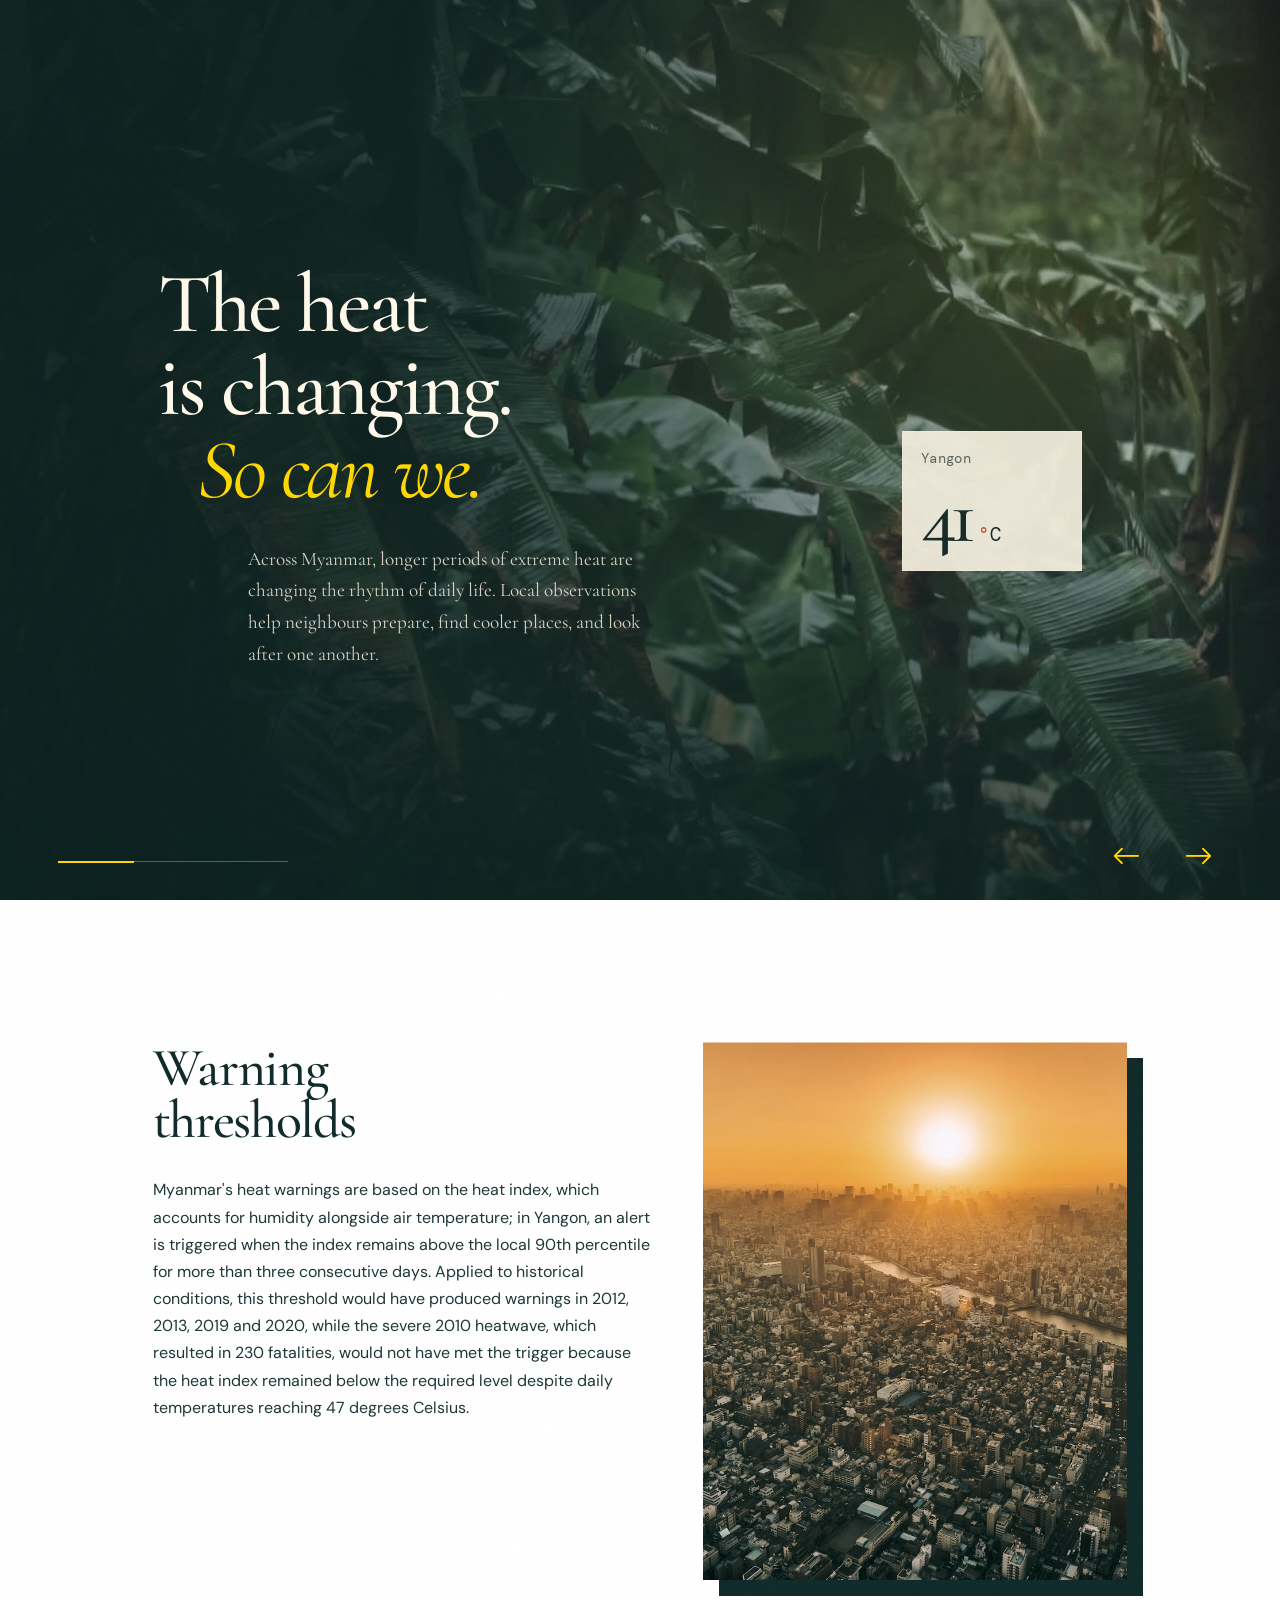
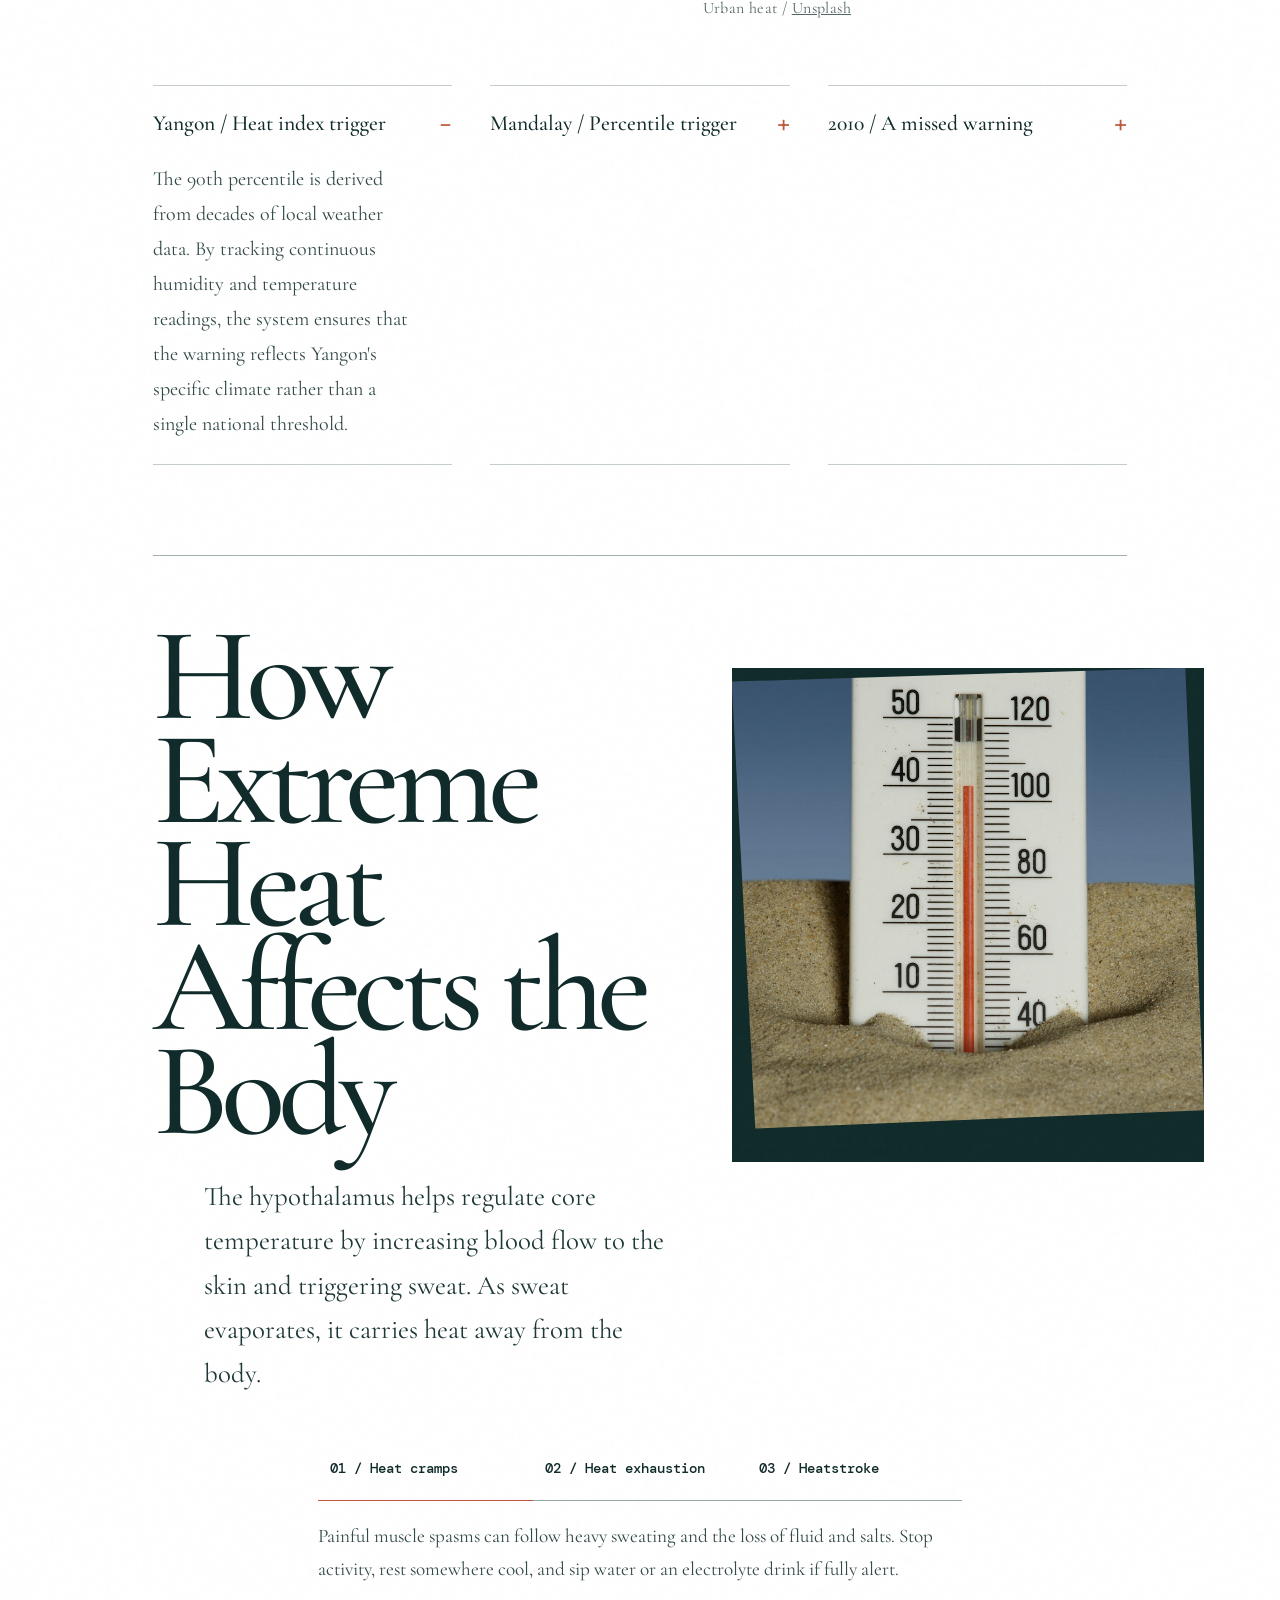
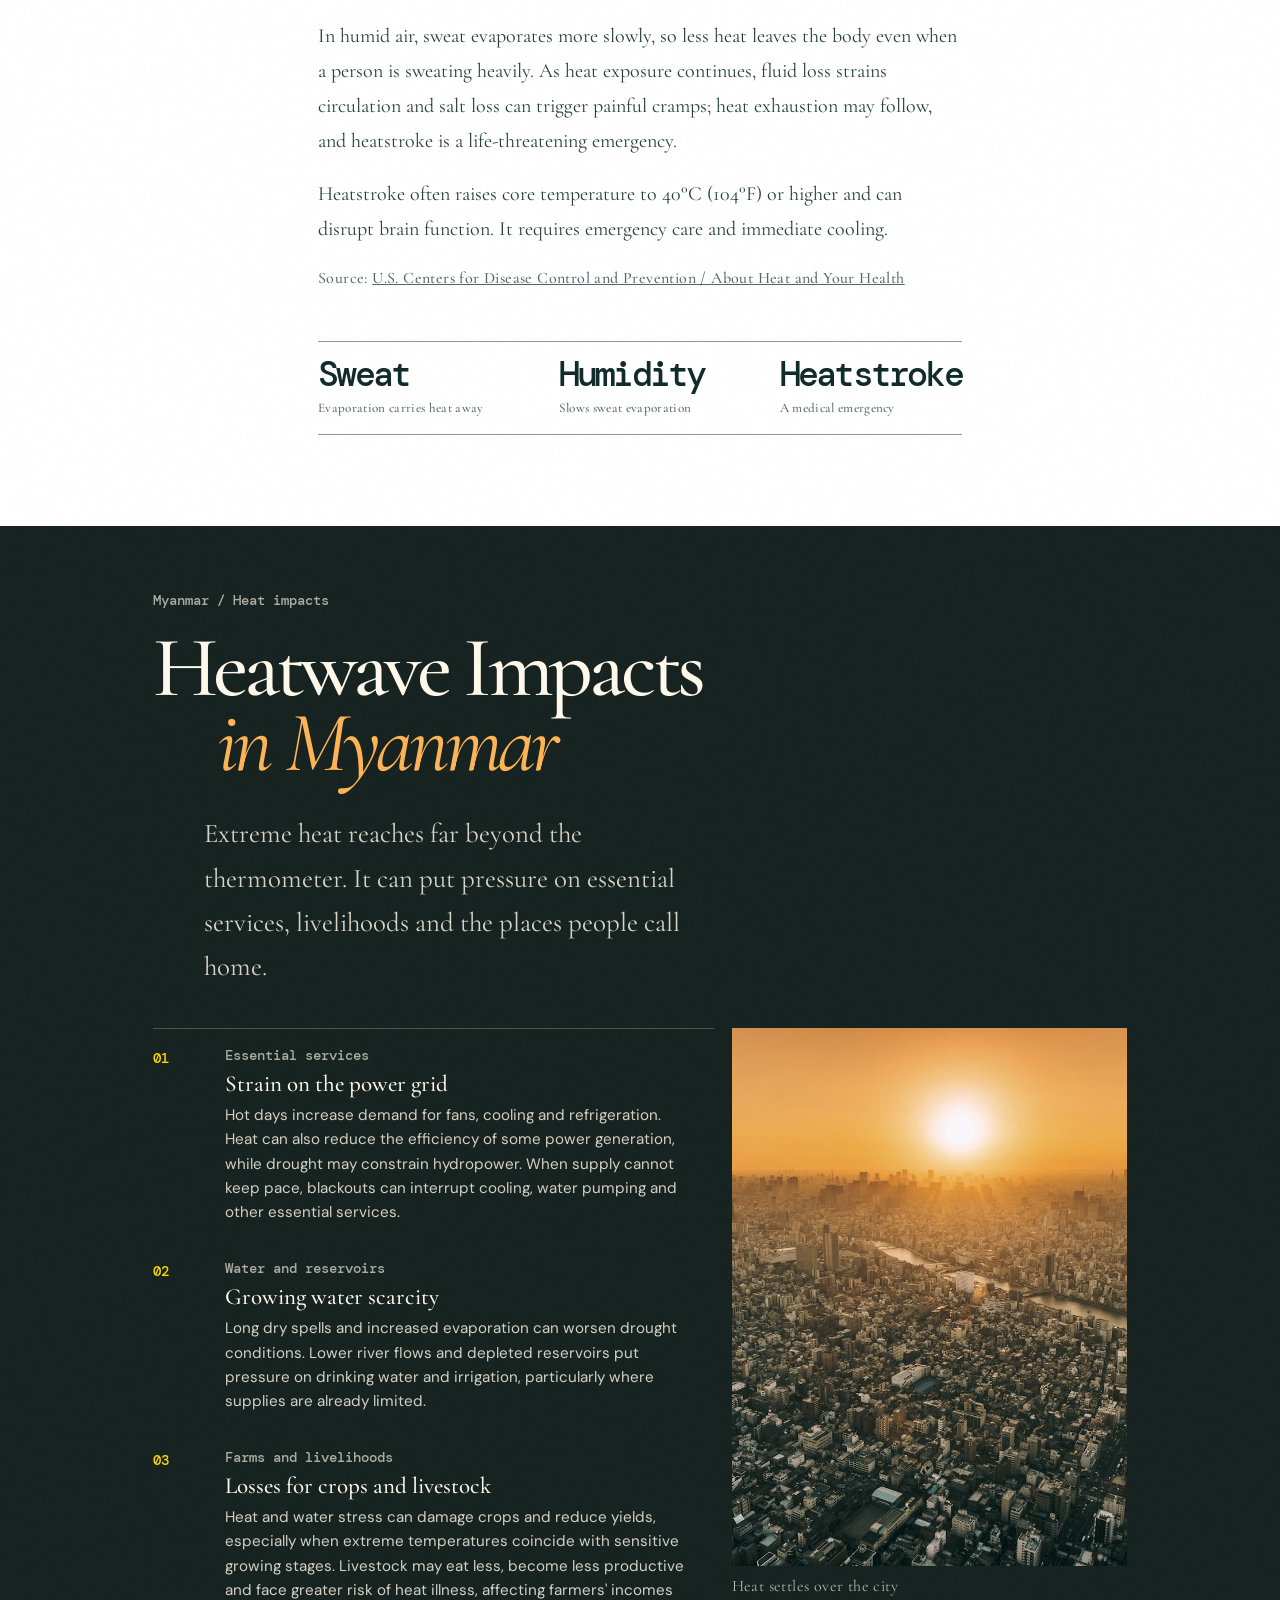
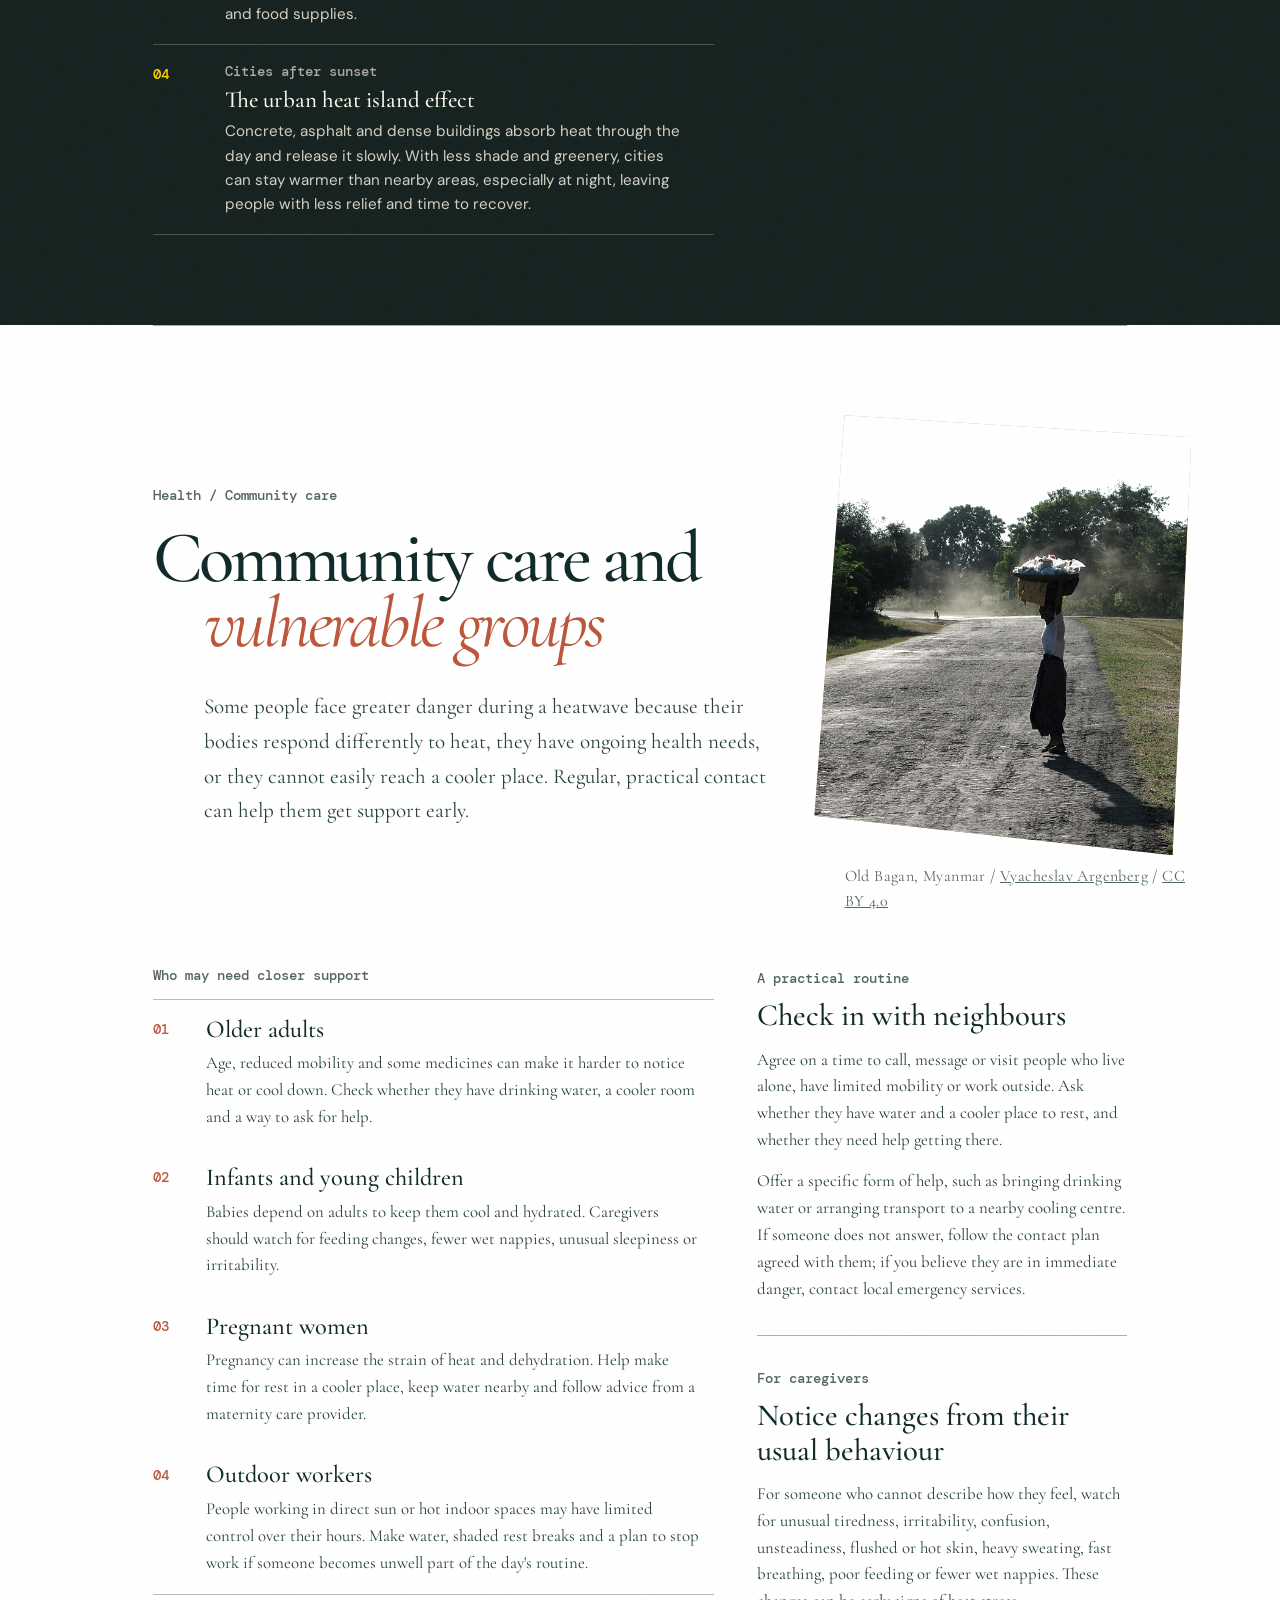
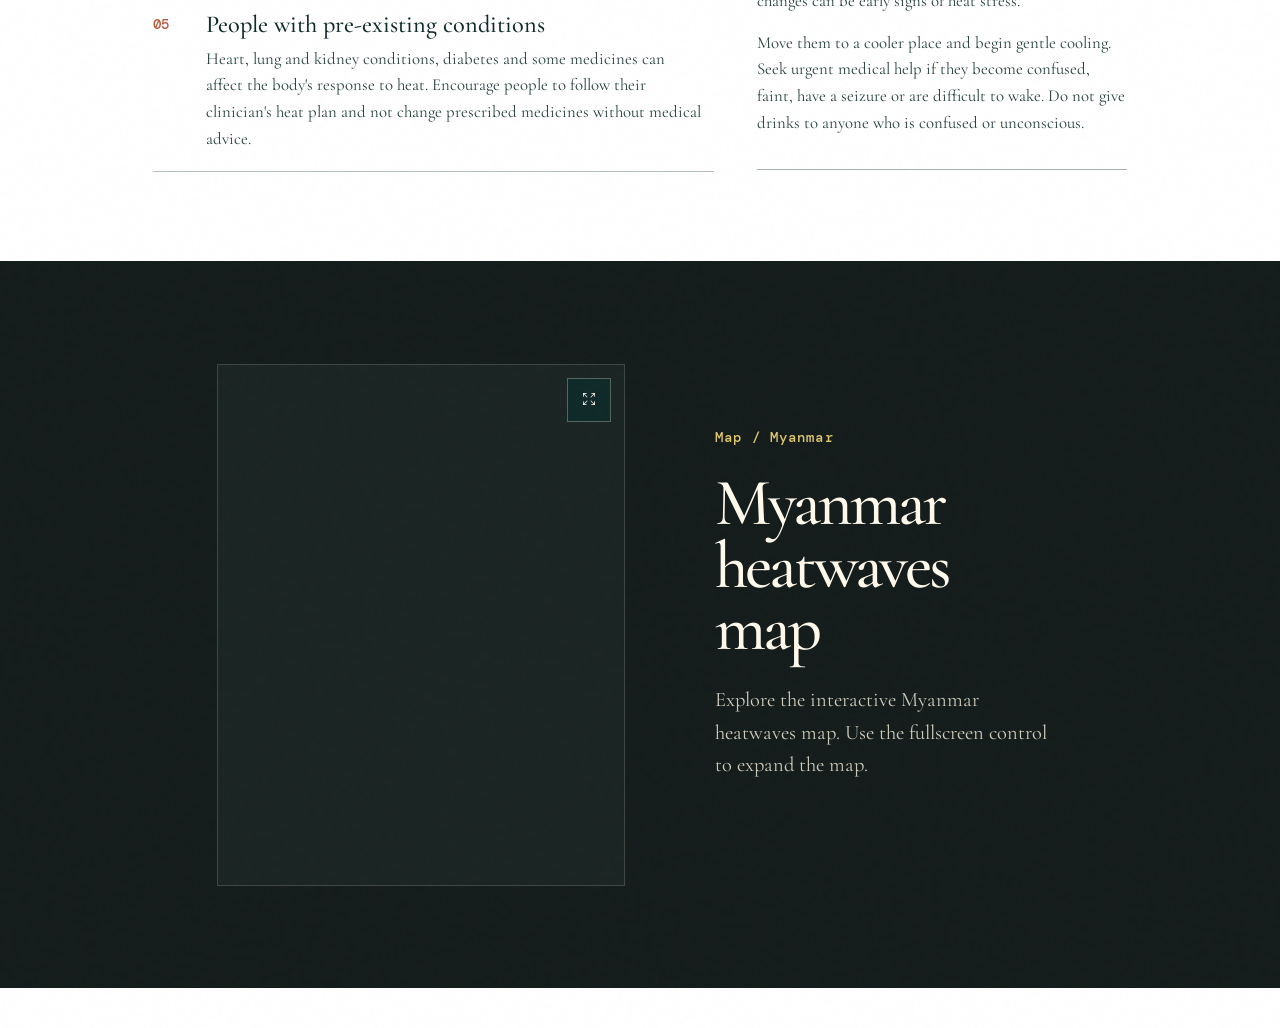
==== index.html @ af60c9ae "Initial commit" ====
﻿<!doctype html>
<html lang="en">
  <head>
    <meta charset="utf-8" />
    <meta name="viewport" content="width=device-width, initial-scale=1" />
    <meta name="description" content="Heat safety, local forecasts, early warnings and solar energy for communities across Myanmar." />
    <meta name="theme-color" content="#102b2a" />
    <title>Sunnr | Home</title>
    <link rel="icon" type="image/png" href="assets/images/logo.png" />
    <link rel="preconnect" href="https://fonts.googleapis.com" />
    <link rel="preconnect" href="https://fonts.gstatic.com" crossorigin />
    <link href="https://fonts.googleapis.com/css2?family=Cormorant+Garamond:wght@400;500;600&family=DM+Mono:wght@400;500&family=DM+Sans:wght@400;500;600;700&family=Space+Grotesk:wght@500;600;700&display=swap" rel="stylesheet" />
    <link href="https://cdn.jsdelivr.net/npm/bootstrap@5.3.3/dist/css/bootstrap.min.css" rel="stylesheet" integrity="sha384-QWTKZyjpPEjISv5WaRU9OFeRpok6YctnYmDr5pNlyT2bRjXh0JMhjY6hW+ALEwIH" crossorigin="anonymous" />
    <link rel="stylesheet" href="https://cdn.jsdelivr.net/npm/bootstrap-icons@1.11.3/font/bootstrap-icons.min.css" integrity="sha384-XGjxtQfXaH2tnPFa9x+ruJTuLE3Aa6LhHSWRr1XeTyhezb4abCG4ccI5AkVDxqC+" crossorigin="anonymous" />
    <link rel="stylesheet" href="style.css" />
    <script src="https://cdn.jsdelivr.net/npm/bootstrap@5.3.3/dist/js/bootstrap.bundle.min.js" integrity="sha384-YvpcrYf0tY3lHB60NNkmXc5s9fDVZLESaAA55NDzOxhy9GkcIdslK1eN7N6jIeHz" crossorigin="anonymous" defer></script>
    <script src="script.js" defer></script>
  </head>
  <body class="home-page">
    <div class="film-grain" aria-hidden="true"></div>
    <header class="site-header">
      <nav class="navbar navbar-expand-xl site-navbar" aria-label="Main navigation">
        <div class="container">
          <a class="navbar-brand site-brand" href="index.html"><img src="assets/images/logo-white.png" alt="" /><span class="brand-word">Sunnr</span></a>
          <button class="navbar-toggler" type="button" data-bs-toggle="collapse" data-bs-target="#mainNavbar" aria-controls="mainNavbar" aria-expanded="false" aria-label="Toggle navigation"><span class="menu-icon"></span></button>
          <div class="collapse navbar-collapse" id="mainNavbar">
            <ul class="navbar-nav ms-auto align-items-xl-center">
              <li class="nav-item"><a class="nav-link active" aria-current="page" href="index.html">Home</a></li>
              <li class="nav-item"><a class="nav-link" href="about.html">About us</a></li>
              <li class="nav-item"><a class="nav-link" href="solar-control.html">Solar panel control</a></li>
              <li class="nav-item"><a class="nav-link" href="monitoring.html">Heat monitoring</a></li>
              <li class="nav-item"><a class="nav-link" href="risk-map.html">Risk map</a></li>
              <li class="nav-item"><a class="nav-link" href="safety.html">Safety tips</a></li>
              <li class="nav-item"><a class="nav-link" href="contact.html">Contact</a></li>
            </ul>
          </div>
        </div>
      </nav>
    </header>
    <main class="home-main">
      <section id="story" class="story-viewport" aria-label="Climate stories">
        <div class="story-track" id="storyTrack">
          <section class="story-slide heat-slide" data-slide="0" aria-label="The heat">
            <video class="scene-video" autoplay muted loop playsinline poster="assets/images/hero-slide-1-poster.jpg" aria-hidden="true"><source src="assets/videos/hero-slide-1.mp4" type="video/mp4" /></video>
            <div class="scene-wash heat-wash"></div>
            <div class="container-fluid scene-grid heat-grid">
              <div class="row h-100 align-items-center gx-0">
                <div class="col-12 col-lg-8 heat-copy-column">
                  <h1 class="heat-title">The heat<br />is changing.<br /><em>So can we.</em></h1>
                  <p class="heat-intro">Across Myanmar, longer periods of extreme heat are changing the rhythm of daily life. Local observations help neighbours prepare, find cooler places, and look after one another.</p>
                </div>
                <div class="col-12 col-lg-3 offset-lg-1">
                  <div class="temperature-stamp" aria-live="polite">
                    <span class="stamp-label" data-location>Yangon</span>
                    <strong class="temperature-reading"><span class="temperature-value" id="temperatureValue">41</span><span class="temperature-unit"><span class="temperature-degree">°</span><span>C</span></span></strong>
                  </div>
                </div>
              </div>
            </div>
          </section>
          <section class="story-slide solar-slide" data-slide="1" aria-label="How solar energy can help during extreme heat">
            <video class="scene-video" autoplay muted loop playsinline poster="assets/images/hero-slide-2-poster.jpg" aria-hidden="true"><source src="assets/videos/hero-slide-2.mp4" type="video/mp4" /></video>
            <div class="scene-wash solar-wash"></div>
            <div class="container-fluid scene-grid solar-grid">
              <div class="row h-100 align-items-center gx-0 solar-content">
                <div class="col-12 col-lg-5 solar-copy">
                  <h2 class="solar-title">How solar energy<br />can help during<br /><em>extreme heat</em></h2>
                  <p class="solar-intro">When grid electricity is interrupted, heat can make access to power especially important. Solar panels generate electricity in daylight, and a battery can store some of it for later.</p>
                  <p class="solar-caveat">Together, they may support fans, suitable cooling equipment and essential devices. Available power depends on sunlight, system size, battery capacity and what is connected.</p>
                  <button class="research-trigger" type="button" data-bs-toggle="modal" data-bs-target="#solarResearchModal">Explore the research <i class="bi bi-arrow-up-right" aria-hidden="true"></i></button>
                </div>
                <div class="col-12 col-lg-6 offset-lg-1 solar-steps" aria-label="How solar and battery storage can support a home">
                  <article class="solar-step"><span class="solar-step-number">01</span><div><h3>Sunlight becomes electricity</h3><p>Roof-mounted panels generate power during daylight, including when the grid is unavailable.</p></div><i class="bi bi-sun" aria-hidden="true"></i></article>
                  <article class="solar-step"><span class="solar-step-number">02</span><div><h3>A battery keeps some for later</h3><p>Stored energy can be used after sunset or during a power interruption.</p></div><i class="bi bi-battery-half" aria-hidden="true"></i></article>
                  <article class="solar-step"><span class="solar-step-number">03</span><div><h3>Essential devices can stay powered</h3><p>Depending on the system, stored electricity may run a fan or other selected household devices.</p></div><i class="bi bi-house-heart" aria-hidden="true"></i></article>
                </div>
              </div>
            </div>
          </section>
          <section class="story-slide warning-slide" data-slide="2" aria-label="Preparing for extreme heat">
            <video class="scene-video warning-video" autoplay muted loop playsinline poster="assets/images/hero-slide-3-poster.jpg" aria-hidden="true"><source src="assets/videos/hero-slide-3.mp4" type="video/mp4" /></video>
            <div class="scene-wash warning-wash"></div>
            <div class="container-fluid scene-grid warning-grid">
              <div class="row h-100 align-items-center gx-0">
                <div class="col-12 col-lg-5 warning-copy">
                  <h2 class="warning-title">Preparing for<br /><em>extreme<br />heat</em></h2>
                  <p class="warning-intro">Heat can affect health, especially when people cannot reach a cooler place or must spend long periods outdoors.</p>
                </div>
                <div class="col-12 col-lg-6 offset-lg-1 warning-content">
                  <div class="official-warning">
                    <span class="official-warning-label"><i class="bi bi-broadcast-pin" aria-hidden="true"></i> Official forecast source</span>
                    <p>Check Myanmar’s Department of Meteorology and Hydrology for official forecasts and alerts.</p>
                    <a href="https://moezala.gov.mm/en" target="_blank" rel="noopener noreferrer">Visit the Department of Meteorology and Hydrology <i class="bi bi-arrow-up-right" aria-hidden="true"></i></a>
                  </div>
                  <div class="heat-guidance">
                    <p>Reduce strenuous outdoor activity during the hottest periods where possible. Seek shade or a cooler indoor place, and drink water regularly while following any medical advice.</p>
                    <p>Check on older adults, young children, people with disabilities, people living alone and outdoor workers, who may need extra support.</p>
                    <p class="heat-emergency"><strong>Know the danger signs.</strong> Confusion, collapse or seizures can signal heatstroke. Seek emergency medical help immediately and begin cooling while help is arranged.</p>
                  </div>
                  <p class="heat-sources">Guidance: <a href="https://www.who.int/news-room/fact-sheets/detail/climate-change-heat-and-health" target="_blank" rel="noopener noreferrer">World Health Organization</a> · <a href="https://www.anticipation-hub.org/Documents/EAPs/sEAP_Myanmar_Heatwave_2024.pdf" target="_blank" rel="noopener noreferrer">Myanmar urban heatwave protocol</a></p>
                </div>
              </div>
            </div>
          </section>
        </div>
        <nav class="story-navigation" aria-label="Story navigation">
          <div class="story-progress" id="storyProgressControl" role="slider" tabindex="0" aria-label="Choose story slide" aria-valuemin="1" aria-valuemax="3" aria-valuenow="1" aria-valuetext="Slide 1 of 3"><i id="storyProgress" aria-hidden="true"></i></div>
          <div class="story-controls"><button class="story-control previous-control" id="previousSlide" type="button" aria-label="Previous story"><i class="bi bi-arrow-left" aria-hidden="true"></i></button><button class="story-control next-control" id="nextSlide" type="button" aria-label="Next story"><i class="bi bi-arrow-right" aria-hidden="true"></i></button></div>
        </nav>
      </section>
      <section class="field-report" id="field-report" aria-labelledby="warning-thresholds-title">
          <div class="field-report-frame">
            <section class="warning-report" aria-labelledby="warning-thresholds-title">
              <div class="warning-report-copy">
                <div class="warning-report-heading" data-reveal>
                  <h2 class="report-heading" id="warning-thresholds-title">Warning<br />thresholds</h2>
                </div>

                <p class="report-lead warning-report-lead" data-reveal>Myanmar's heat warnings are based on the heat index, which accounts for humidity alongside air temperature; in Yangon, an alert is triggered when the index remains above the local 90th percentile for more than three consecutive days. Applied to historical conditions, this threshold would have produced warnings in 2012, 2013, 2019 and 2020, while the severe 2010 heatwave, which resulted in 230 fatalities, would not have met the trigger because the heat index remained below the required level despite daily temperatures reaching 47 degrees Celsius.</p>
              </div>

              <figure class="report-photo report-photo-heat" data-reveal>
                <div class="report-photo-image">
                  <img src="assets/images/heat-city.jpg" alt="A city skyline under a strong orange sun" loading="lazy" />
                </div>
                <figcaption class="report-micro">Urban heat / <a href="https://unsplash.com/photos/aerial-view-of-city-during-golden-hour-6xh7H5tWj9c" target="_blank" rel="noopener noreferrer">Unsplash</a></figcaption>
              </figure>

              <div class="accordion report-accordion" id="warningThresholdAccordion" data-reveal>
                <div class="accordion-item">
                  <h3 class="accordion-header" id="yangonThresholdHeading">
                    <button class="accordion-button" type="button" data-bs-toggle="collapse" data-bs-target="#yangonThresholdDetails" aria-expanded="true" aria-controls="yangonThresholdDetails">
                      Yangon / Heat index trigger
                    </button>
                  </h3>
                  <div id="yangonThresholdDetails" class="accordion-collapse collapse show" aria-labelledby="yangonThresholdHeading" data-bs-parent="#warningThresholdAccordion">
                    <div class="accordion-body">The 90th percentile is derived from decades of local weather data. By tracking continuous humidity and temperature readings, the system ensures that the warning reflects Yangon's specific climate rather than a single national threshold.</div>
                  </div>
                </div>
                <div class="accordion-item">
                  <h3 class="accordion-header" id="mandalayThresholdHeading">
                    <button class="accordion-button collapsed" type="button" data-bs-toggle="collapse" data-bs-target="#mandalayThresholdDetails" aria-expanded="false" aria-controls="mandalayThresholdDetails">
                      Mandalay / Percentile trigger
                    </button>
                  </h3>
                  <div id="mandalayThresholdDetails" class="accordion-collapse collapse" aria-labelledby="mandalayThresholdHeading" data-bs-parent="#warningThresholdAccordion">
                    <div class="accordion-body">Mandalay's baseline humidity and temperature patterns differ from Yangon's. The local 90th percentile is a different absolute value, meaning warnings are calibrated specifically for the region's typical climate.</div>
                  </div>
                </div>
                <div class="accordion-item">
                  <h3 class="accordion-header" id="missedHeatwaveHeading">
                    <button class="accordion-button collapsed" type="button" data-bs-toggle="collapse" data-bs-target="#missedHeatwaveDetails" aria-expanded="false" aria-controls="missedHeatwaveDetails">
                      2010 / A missed warning
                    </button>
                  </h3>
                  <div id="missedHeatwaveDetails" class="accordion-collapse collapse" aria-labelledby="missedHeatwaveHeading" data-bs-parent="#warningThresholdAccordion">
                    <div class="accordion-body">During the 2010 event, humidity was relatively low. Even though temperatures reached 47 degrees, the heat index stayed below the required threshold, highlighting the difficulty of creating a single rule for extreme weather.</div>
                  </div>
                </div>
              </div>

            </section>

            <section class="heat-body-report" aria-labelledby="heat-body-title">
              <div class="heat-body-heading" data-reveal>
                <h2 class="report-heading" id="heat-body-title">How Extreme Heat<br />Affects the Body</h2>
                <p class="report-lead">The hypothalamus helps regulate core temperature by increasing blood flow to the skin and triggering sweat. As sweat evaporates, it carries heat away from the body.</p>
              </div>

              <figure class="report-photo report-photo-body" data-reveal>
                <img src="assets/images/heat-thermometer.jpg" alt="A thermometer showing high temperatures above hot sand" loading="lazy" />
                <figcaption class="report-micro">Thermometer in hot sand / Unsplash</figcaption>
              </figure>

              <div class="heat-illness-tabs" data-reveal>
                <ul class="nav nav-tabs" id="heatIllnessTabs" role="tablist" aria-label="Heat illness stages">
                  <li class="nav-item" role="presentation">
                    <button class="nav-link active" id="heatCrampsTab" data-bs-toggle="tab" data-bs-target="#heatCrampsPane" type="button" role="tab" aria-controls="heatCrampsPane" aria-selected="true">01 / Heat cramps</button>
                  </li>
                  <li class="nav-item" role="presentation">
                    <button class="nav-link" id="heatExhaustionTab" data-bs-toggle="tab" data-bs-target="#heatExhaustionPane" type="button" role="tab" aria-controls="heatExhaustionPane" aria-selected="false">02 / Heat exhaustion</button>
                  </li>
                  <li class="nav-item" role="presentation">
                    <button class="nav-link" id="heatStrokeTab" data-bs-toggle="tab" data-bs-target="#heatStrokePane" type="button" role="tab" aria-controls="heatStrokePane" aria-selected="false">03 / Heatstroke</button>
                  </li>
                </ul>
                <div class="tab-content" id="heatIllnessTabContent">
                  <div class="tab-pane fade show active" id="heatCrampsPane" role="tabpanel" aria-labelledby="heatCrampsTab" tabindex="0">
                    <p>Painful muscle spasms can follow heavy sweating and the loss of fluid and salts. Stop activity, rest somewhere cool, and sip water or an electrolyte drink if fully alert.</p>
                  </div>
                  <div class="tab-pane fade" id="heatExhaustionPane" role="tabpanel" aria-labelledby="heatExhaustionTab" tabindex="0">
                    <p>Weakness, headache, nausea, dizziness and heavy sweating can signal worsening heat strain. Move to a cool place, loosen clothing, cool the skin and sip fluids. Seek medical care if symptoms worsen or do not improve.</p>
                  </div>
                  <div class="tab-pane fade" id="heatStrokePane" role="tabpanel" aria-labelledby="heatStrokeTab" tabindex="0">
                    <p>Confusion, seizures, fainting or collapse can mean the body's temperature control is failing; heatstroke can develop without a preceding stage. Call emergency services and begin rapid cooling immediately. Do not give fluids to someone who is confused or unconscious.</p>
                  </div>
                </div>
              </div>

              <div class="heat-body-copy" data-reveal>
                <p>In humid air, sweat evaporates more slowly, so less heat leaves the body even when a person is sweating heavily. As heat exposure continues, fluid loss strains circulation and salt loss can trigger painful cramps; heat exhaustion may follow, and heatstroke is a life-threatening emergency.</p>
                <p>Heatstroke often raises core temperature to 40°C (104°F) or higher and can disrupt brain function. It requires emergency care and immediate cooling.</p>
                <p class="report-micro">Source: <a href="https://www.cdc.gov/heat-health/about/index.html" target="_blank" rel="noopener noreferrer">U.S. Centers for Disease Control and Prevention / About Heat and Your Health</a></p>
              </div>

              <div class="heat-body-facts" data-reveal aria-label="How the body responds to heat">
                <div><strong>Sweat</strong><span class="report-micro">Evaporation carries heat away</span></div>
                <div><strong>Humidity</strong><span class="report-micro">Slows sweat evaporation</span></div>
                <div><strong>Heatstroke</strong><span class="report-micro">A medical emergency</span></div>
              </div>
            </section>

            <section class="myanmar-impacts-report" aria-labelledby="myanmar-impacts-title">
              <div class="impacts-heading" data-reveal>
                <p class="impacts-kicker">Myanmar / Heat impacts</p>
                <h2 class="report-heading" id="myanmar-impacts-title">Heatwave Impacts<br /><em>in Myanmar</em></h2>
                <p class="report-lead">Extreme heat reaches far beyond the thermometer. It can put pressure on essential services, livelihoods and the places people call home.</p>
              </div>

              <figure class="report-photo impacts-photo" data-reveal>
                <img src="assets/images/heat-city.jpg" alt="A city skyline beneath a hot orange sky" loading="lazy" />
                <figcaption class="report-micro">Heat settles over the city</figcaption>
              </figure>

              <ul class="list-group impacts-list" aria-label="Consequences of extreme heat in Myanmar">
                <li class="list-group-item impact-item" data-reveal>
                  <span class="impact-number">01</span>
                  <div>
                    <p class="impact-label">Essential services</p>
                    <h3>Strain on the power grid</h3>
                    <p>Hot days increase demand for fans, cooling and refrigeration. Heat can also reduce the efficiency of some power generation, while drought may constrain hydropower. When supply cannot keep pace, blackouts can interrupt cooling, water pumping and other essential services.</p>
                  </div>
                </li>
                <li class="list-group-item impact-item" data-reveal>
                  <span class="impact-number">02</span>
                  <div>
                    <p class="impact-label">Water and reservoirs</p>
                    <h3>Growing water scarcity</h3>
                    <p>Long dry spells and increased evaporation can worsen drought conditions. Lower river flows and depleted reservoirs put pressure on drinking water and irrigation, particularly where supplies are already limited.</p>
                  </div>
                </li>
                <li class="list-group-item impact-item" data-reveal>
                  <span class="impact-number">03</span>
                  <div>
                    <p class="impact-label">Farms and livelihoods</p>
                    <h3>Losses for crops and livestock</h3>
                    <p>Heat and water stress can damage crops and reduce yields, especially when extreme temperatures coincide with sensitive growing stages. Livestock may eat less, become less productive and face greater risk of heat illness, affecting farmers' incomes and food supplies.</p>
                  </div>
                </li>
                <li class="list-group-item impact-item" data-reveal>
                  <span class="impact-number">04</span>
                  <div>
                    <p class="impact-label">Cities after sunset</p>
                    <h3>The urban heat island effect</h3>
                    <p>Concrete, asphalt and dense buildings absorb heat through the day and release it slowly. With less shade and greenery, cities can stay warmer than nearby areas, especially at night, leaving people with less relief and time to recover.</p>
                  </div>
                </li>
              </ul>
            </section>

            <section class="community-care-report" aria-labelledby="community-care-title">
              <div class="community-care-heading" data-reveal>
                <p class="community-care-kicker">Health / Community care</p>
                <h2 class="report-heading" id="community-care-title">Community care and<br /><em>vulnerable groups</em></h2>
                <p class="community-care-intro">Some people face greater danger during a heatwave because their bodies respond differently to heat, they have ongoing health needs, or they cannot easily reach a cooler place. Regular, practical contact can help them get support early.</p>
              </div>

              <figure class="report-photo community-care-photo" data-reveal>
                <div class="community-care-photo-frame">
                  <img src="assets/images/bagan-heat.jpg" alt="A woman carrying a basket along a sunlit road in Old Bagan, Myanmar, on a hot day" loading="lazy" />
                </div>
                <figcaption class="report-micro">Old Bagan, Myanmar / <a href="https://commons.wikimedia.org/wiki/File:Old_Bagan,_Myanmar,_Burmese_woman_standing_on_the_road_in_arid_and_dry_Bagan_landscape.jpg" target="_blank" rel="noopener noreferrer">Vyacheslav Argenberg</a> / <a href="https://creativecommons.org/licenses/by/4.0/" target="_blank" rel="noopener noreferrer">CC BY 4.0</a></figcaption>
              </figure>

              <div class="community-risk-directory" data-reveal>
                <p class="community-care-label">Who may need closer support</p>
                <ul class="list-group community-risk-list" aria-label="Groups at higher risk during a heatwave">
                  <li class="list-group-item community-risk-item" data-reveal>
                    <span class="community-risk-number">01</span>
                    <div>
                      <h3>Older adults</h3>
                      <p>Age, reduced mobility and some medicines can make it harder to notice heat or cool down. Check whether they have drinking water, a cooler room and a way to ask for help.</p>
                    </div>
                  </li>
                  <li class="list-group-item community-risk-item" data-reveal>
                    <span class="community-risk-number">02</span>
                    <div>
                      <h3>Infants and young children</h3>
                      <p>Babies depend on adults to keep them cool and hydrated. Caregivers should watch for feeding changes, fewer wet nappies, unusual sleepiness or irritability.</p>
                    </div>
                  </li>
                  <li class="list-group-item community-risk-item" data-reveal>
                    <span class="community-risk-number">03</span>
                    <div>
                      <h3>Pregnant women</h3>
                      <p>Pregnancy can increase the strain of heat and dehydration. Help make time for rest in a cooler place, keep water nearby and follow advice from a maternity care provider.</p>
                    </div>
                  </li>
                  <li class="list-group-item community-risk-item" data-reveal>
                    <span class="community-risk-number">04</span>
                    <div>
                      <h3>Outdoor workers</h3>
                      <p>People working in direct sun or hot indoor spaces may have limited control over their hours. Make water, shaded rest breaks and a plan to stop work if someone becomes unwell part of the day's routine.</p>
                    </div>
                  </li>
                  <li class="list-group-item community-risk-item" data-reveal>
                    <span class="community-risk-number">05</span>
                    <div>
                      <h3>People with pre-existing conditions</h3>
                      <p>Heart, lung and kidney conditions, diabetes and some medicines can affect the body's response to heat. Encourage people to follow their clinician's heat plan and not change prescribed medicines without medical advice.</p>
                    </div>
                  </li>
                </ul>
              </div>

              <aside class="community-care-guidance">
                <section class="community-guidance-block" aria-labelledby="neighbor-check-title" data-reveal>
                  <p class="community-care-label">A practical routine</p>
                  <h3 id="neighbor-check-title">Check in with neighbours</h3>
                  <p>Agree on a time to call, message or visit people who live alone, have limited mobility or work outside. Ask whether they have water and a cooler place to rest, and whether they need help getting there.</p>
                  <p>Offer a specific form of help, such as bringing drinking water or arranging transport to a nearby cooling centre. If someone does not answer, follow the contact plan agreed with them; if you believe they are in immediate danger, contact local emergency services.</p>
                </section>
                <section class="community-guidance-block caregiver-guidance" aria-labelledby="caregiver-signs-title" data-reveal>
                  <p class="community-care-label">For caregivers</p>
                  <h3 id="caregiver-signs-title">Notice changes from their usual behaviour</h3>
                  <p>For someone who cannot describe how they feel, watch for unusual tiredness, irritability, confusion, unsteadiness, flushed or hot skin, heavy sweating, fast breathing, poor feeding or fewer wet nappies. These changes can be early signs of heat stress.</p>
                  <p>Move them to a cooler place and begin gentle cooling. Seek urgent medical help if they become confused, faint, have a seizure or are difficult to wake. Do not give drinks to anyone who is confused or unconscious.</p>
                </section>
              </aside>
            </section>

            <section class="heat-monitoring-report" aria-labelledby="heat-monitoring-title">
              <figure class="heat-map-panel" data-reveal>
                <iframe class="heat-map-frame" id="heatMapFrame" title="Interactive Myanmar heatwaves map" src="https://myanmar-heatwaves-map.vercel.app/" loading="lazy" referrerpolicy="no-referrer-when-downgrade"></iframe>
                <button class="heat-map-fullscreen" id="heatMapFullscreen" type="button" aria-label="View map fullscreen" aria-controls="heatMapFrame">
                  <i class="bi bi-arrows-fullscreen" id="heatMapFullscreenIcon" aria-hidden="true"></i>
                </button>
                <span class="visually-hidden" id="heatMapFullscreenStatus" role="status" aria-live="polite"></span>
              </figure>

              <div class="heat-monitoring-copy">
                <div class="heat-monitoring-heading" data-reveal>
                  <p class="heat-monitoring-kicker">Map / Myanmar</p>
                  <h2 class="heat-monitoring-title" id="heat-monitoring-title">Myanmar<br />heatwaves map</h2>
                  <p class="heat-monitoring-intro">Explore the interactive Myanmar heatwaves map. Use the fullscreen control to expand the map.</p>
                </div>
              </div>
            </section>

          </div>
      </section>
    </main>
    <div class="modal fade solar-research-modal" id="solarResearchModal" tabindex="-1" aria-labelledby="solarResearchTitle" aria-describedby="solarResearchDescription" aria-hidden="true">
      <div class="modal-dialog modal-dialog-centered modal-lg"><div class="modal-content">
        <div class="modal-header"><div><h2 class="modal-title" id="solarResearchTitle">Solar energy and electricity resilience</h2></div><button type="button" class="btn-close" data-bs-dismiss="modal" aria-label="Close"></button></div>
        <div class="modal-body" id="solarResearchDescription">
          <p>A 2026 study by Ohn Zin Lin and colleagues examined a 22 kWp solar photovoltaic and battery installation in Yangon using operational data.</p>
          <p>Solar generation supplied 47.1% of the monitored site’s annual electricity demand. The findings show how solar generation and storage can contribute to electricity resilience in Myanmar.</p>
          <p>These results describe one specific installation. They are not a typical household-system expectation and do not establish how long a particular fan or air conditioner could run from a residential battery.</p>
          <a class="modal-source-link" href="https://doi.org/10.1016/j.renene.2026.125793" target="_blank" rel="noopener noreferrer">Read the original article <i class="bi bi-arrow-up-right" aria-hidden="true"></i></a>
        </div>
      </div></div>
    </div>
  </body>
</html>
---- style.css ----
﻿/* Theme variables */
:root {
  --teal: #102b2a;
  --cream: #f3eddd;
  --cream-bright: #fff9eb;
  --yellow: #ffd700;
  --rust: #bd573c;
  --data-blue: #83bfff;
  --data-blue-dark: #102b49;
  --serif: "Cormorant Garamond", Georgia, serif;
  --sans: "DM Sans", Arial, sans-serif;
  --mono: "DM Mono", monospace;
  --mono-label-size: .875rem;
}

* {
  box-sizing: border-box;
}

html,
body {
  width: 100%;
  min-width: 320px;
  height: 100%;
  margin: 0;
}

body {
  overflow: hidden;
  color: var(--cream);
  background: var(--teal);
  font: 400 16px/1.6 var(--sans);
  -webkit-font-smoothing: antialiased;
}

button,
input {
  font: inherit;
}

button {
  color: inherit;
}

a {
  color: inherit;
}

.film-grain {
  position: absolute;
  z-index: 50;
  inset: 0;
  pointer-events: none;
  opacity: .04;
  background-image: url("data:image/svg+xml,%3Csvg viewBox='0 0 180 180' xmlns='http://www.w3.org/2000/svg'%3E%3Cfilter id='n'%3E%3CfeTurbulence type='fractalNoise' baseFrequency='.91' numOctaves='3' stitchTiles='stitch'/%3E%3C/filter%3E%3Crect width='100%25' height='100%25' filter='url(%23n)' opacity='.36'/%3E%3C/svg%3E");
}

.scene-kicker,
.stamp-label,
.solar-reading > span:first-child,
.solar-reading > i,
.generation-note > span,
.solar-footnote,
.alert-overline,
.alert-location,
.warning-signoff > span:last-child,
.story-control {
  font-family: var(--sans);
  font-size: 14px;
  font-weight: 400;
  letter-spacing: .02em;
  line-height: 1.5;
}

.stamp-label,
.solar-reading > span:first-child,
.solar-reading > i,
.generation-note > span,
.alert-location {
  font-family: var(--mono);
  font-size: var(--mono-label-size);
  line-height: 1.55;
}

.scene-kicker,
.alert-overline {
  letter-spacing: 0;
}

/* hero carousel and slides */
.story-viewport {
  position: absolute;
  inset: 0;
  overflow: hidden;
  touch-action: pan-y;
}

.story-track {
  display: flex;
  height: 100%;
  transition: transform .9s cubic-bezier(.22,.75,.17,1);
  will-change: transform;
}

.story-slide {
  position: relative;
  flex: 0 0 100%;
  height: 100%;
  min-height: 650px;
  overflow: hidden;
  isolation: isolate;
}

.scene-video {
  position: absolute;
  z-index: -3;
  inset: -4%;
  width: 108%;
  height: 108%;
  object-fit: cover;
  filter: saturate(.68) contrast(1.08);
}

.scene-wash {
  position: absolute;
  z-index: -2;
  inset: 0;
}

.heat-slide {
  background: #193a35;
}

.heat-wash {
  background: linear-gradient(90deg, rgba(12,34,32,.93) 0%, rgba(12,34,32,.84) 29%, rgba(12,34,32,.45) 60%, rgba(12,34,32,.17) 100%), linear-gradient(0deg, rgba(12,34,32,.72), transparent 43%), radial-gradient(ellipse at 78% 22%, rgba(255,215,0,.13), transparent 36%);
}

.solar-slide {
  background: #28332f;
}

.solar-slide .scene-video {
  filter: saturate(.82) contrast(1.02);
}

.solar-wash {
  background: linear-gradient(90deg, rgba(17,28,26,.86) 0%, rgba(22,33,30,.76) 18%, rgba(25,35,31,.48) 38%, transparent 68%);
}

.warning-slide {
  background: #762f24;
}

.warning-wash {
  background: linear-gradient(105deg, rgba(112,44,32,.78), rgba(166,64,43,.61) 53%, rgba(113,46,34,.64)), linear-gradient(0deg, rgba(83,32,25,.54), transparent 52%);
}

.warning-video {
  filter: saturate(.75) sepia(.1) contrast(1.04);
}

.warning-sun {
  display: none;
}

.scene-grid {
  position: absolute;
  inset: 0;
  width: 100%;
  height: 100%;
  padding: 0 5.2vw;
}

.heat-grid .row {
  padding: 3% 7% 2% 8%;
}

.heat-copy-column {
  position: relative;
  padding-top: 2vh;
}

/* headline and text styling for the story slides */
.scene-kicker {
  margin: 0 0 2.2vh 1.3vw;
  color: rgba(243,237,221,.73);
  font-size: 14px;
}

.heat-title,
.solar-title,
.warning-title {
  margin: 0;
  padding-top: .05em;
  color: var(--cream-bright);
  font: 500 clamp(4.5rem, 8vw, 8rem)/.98 var(--serif);
  letter-spacing: -.035em;
}

.heat-title {
  font-size: clamp(4.5rem, 6.6vw, 7.6rem);
}

.heat-title em,
.solar-title em {
  position: relative;
  left: clamp(0px, 3vw, 48px);
  color: var(--yellow);
  font-weight: 400;
}

.heat-intro {
  width: min(420px, 78%);
  margin: 2rem 0 0 clamp(0px, 7vw, 100px);
  color: rgba(243,237,221,.87);
  font: 400 1.2rem/1.65 var(--serif);
}

/* current conditions card with the live temperature readout */
.temperature-stamp {
  width: 180px;
  min-height: 0;
  margin: 10vh 0 0 1vw;
  padding: 16px 18px;
  color: #172c29;
  border: 1px solid rgba(243,237,221,.5);
  background: rgba(243,237,221,.94);
}

.stamp-label {
  display: block;
  color: #58665e;
  white-space: nowrap;
}

.temperature-stamp > strong {
  display: inline-flex;
  align-items: baseline;
  gap: .1em;
  margin: 8px 0 0;
  font: 500 5rem/.95 var(--serif);
  white-space: nowrap;
}

.temperature-stamp .temperature-value {
  letter-spacing: -.09em;
}

.temperature-stamp .temperature-unit {
  display: inline-flex;
  flex: 0 0 auto;
  align-items: baseline;
  gap: .04em;
  color: #172c29;
  font: 400 .24em/1 var(--mono);
  white-space: nowrap;
}

.temperature-stamp .temperature-degree {
  color: var(--rust);
}

.solar-grid .row {
  padding: 3% 7% 2% 8%;
}

.solar-kicker {
  margin-bottom: 3.4vh;
  font-size: 14px;
}

.solar-title {
  font-size: clamp(3rem, 4.8vw, 4.5rem);
  line-height: .98;
}

.solar-title em {
  left: 0;
}

.solar-footnote {
  max-width: 500px;
  margin: 3.4vh 0 0 2vw;
  color: rgba(243,237,221,.86);
  font-size: 14px;
  line-height: 1.6;
}

.solar-readings-column {
  position: relative;
  display: grid;
  grid-template-columns: repeat(2, minmax(0, 1fr));
  grid-template-rows: auto auto auto;
  align-content: center;
  gap: 14px;
  height: min(72vh, 620px);
}

.solar-reading {
  position: static;
  z-index: 2;
  display: flex;
  min-width: 0;
  flex-direction: column;
  padding: 16px 18px;
  color: var(--cream-bright);
  background: rgba(22,32,29,.78);
  border: 1px solid rgba(243,237,221,.34);
  backdrop-filter: blur(8px);
}

.solar-reading > span:first-child {
  color: rgba(243,237,221,.84);
}

.solar-reading strong {
  display: inline-flex;
  align-items: baseline;
  gap: .12em;
  color: var(--data-blue);
  font: 500 5.7rem/.98 var(--serif);
  font-variant-numeric: lining-nums;
  letter-spacing: -.06em;
  white-space: nowrap;
}

.solar-reading strong small {
  color: var(--data-blue);
  font: 400 1rem/1 var(--mono);
  letter-spacing: 0;
}

.solar-reading > i {
  margin-top: 9px;
  color: rgba(243,237,221,.78);
  font-style: normal;
}

.solar-resource-reading,
.grid-supply-reading {
  width: 100%;
}

.solar-resource-reading strong {
  font-size: clamp(2.8rem, 4vw, 4.4rem);
}

.grid-supply-reading strong {
  font-size: clamp(3rem, 4vw, 4.4rem);
}

.grid-supply-reading > span:first-child,
.grid-supply-reading > i {
  color: rgba(243,237,221,.82);
}

.generation-note {
  position: static;
  grid-column: 1 / -1;
  display: flex;
  flex-direction: column;
  gap: 6px;
  padding: 12px 14px;
  color: var(--cream-bright);
  background: rgba(22,32,29,.58);
  border: 1px solid rgba(243,237,221,.25);
}

.generation-note > span {
  color: rgba(243,237,221,.77);
  font-size: 14px;
}

.generation-note > span:first-child {
  color: var(--data-blue);
}

.generation-note p {
  margin: 0;
  color: rgba(243,237,221,.9);
  font: 400 .94rem/1.45 var(--sans);
}

.generation-note a,
.solar-reading a {
  color: var(--data-blue);
  text-decoration-color: rgba(131,191,255,.65);
  text-underline-offset: 2px;
}

.generation-note a {
  align-self: flex-start;
  font: 400 var(--mono-label-size)/1.45 var(--mono);
}

.solar-reading a:hover,
.generation-note a:hover {
  color: var(--cream-bright);
}

.solar-control {
  position: static;
  grid-column: 1 / -1;
  display: flex;
  align-items: center;
  gap: 14px;
  min-width: 0;
  padding: 13px 15px;
  color: var(--cream);
  background: rgba(22,32,29,.96);
  border: 1px solid rgba(243,237,221,.25);
}

.control-wordmark {
  color: var(--data-blue);
  font: 500 .8rem/1.05 var(--serif);
}

.control-description {
  display: flex;
  flex: 1;
  flex-direction: column;
  gap: 4px;
}

.control-description b {
  font: 500 .72rem var(--sans);
}

.control-description small {
  color: rgba(243,237,221,.78);
  font-size: .68rem;
  line-height: 1.5;
}

.control-description a {
  align-self: flex-start;
  color: var(--data-blue);
  font: 400 var(--mono-label-size)/1.45 var(--mono);
  text-decoration-color: rgba(131,191,255,.65);
  text-underline-offset: 2px;
}

.control-description a:hover {
  color: var(--cream-bright);
}

.warning-grid .row {
  padding: 4% 6% 2% 8%;
}

.warning-kicker {
  margin: 0 0 4vh 1vw;
  font-size: 14px;
}

.warning-title {
  font-size: clamp(3.5rem, 5.5vw, 7rem);
  line-height: 1.02;
}

.warning-title em {
  color: var(--yellow);
  font-weight: 400;
}

.warning-main-alert {
  position: relative;
  z-index: 3;
  width: min(400px, 100%);
  margin: 9vh 0 0 auto;
  padding: 23px 23px 21px;
  color: #1b302c;
  background: var(--cream);
  clip-path: polygon(0 1%,100% 0,99% 100%,1% 98%);
}

.alert-overline {
  display: flex;
  align-items: center;
  gap: 8px;
  color: #69746a;
  white-space: nowrap;
  font-size: 14px;
}

.alert-overline i {
  width: 7px;
  height: 7px;
  border-radius: 50%;
  background: var(--rust);
}

.alert-temperature {
  display: flex;
  align-items: baseline;
  gap: .35rem;
  margin-top: 11px;
  line-height: 1;
}

.alert-temperature strong {
  font: 500 7rem/.86 var(--serif);
  letter-spacing: -.09em;
}

.alert-temperature .temperature-unit {
  display: inline-flex;
  align-items: baseline;
  gap: .04em;
  color: #637066;
  font: 400 var(--mono-label-size)/1.2 var(--mono);
  white-space: nowrap;
}

.alert-temperature .temperature-degree {
  color: var(--rust);
}

.alert-location {
  display: block;
  margin-top: 12px;
  color: #5e6a61;
  font-size: 14px;
  line-height: 1.55;
}

.alert-location > span {
  color: #883e2d;
  font-weight: 500;
}

.alert-location i {
  padding: 0 4px;
  color: var(--rust);
  font-style: normal;
}

.alert-divider {
  height: 1px;
  display: block;
  margin: 16px 0 12px;
  background: rgba(16,43,42,.26);
}

.warning-main-alert p {
  margin: 0;
  font: 400 1.13rem/1.6 var(--serif);
}

.warning-signoff {
  display: flex;
  align-items: center;
  gap: 10px;
  margin: 4vh 0 0 auto;
  color: var(--cream);
}

.signoff-star {
  color: var(--yellow);
  font-size: 1.7rem;
}

.warning-signoff p {
  flex: 1;
  max-width: 245px;
  margin: 0;
  font: 400 1rem/1.6 var(--serif);
}

.warning-signoff > span:last-child {
  color: rgba(243,237,221,.76);
  font-size: 14px;
}

.story-navigation {
  position: absolute;
  z-index: 30;
  right: 4.5vw;
  bottom: 16px;
  left: 4.5vw;
  height: 58px;
  color: var(--cream);
}

.story-progress {
  position: absolute;
  bottom: 17px;
  left: 0;
  width: min(230px, 25vw);
  height: 10px;
  padding: 4px 0;
  border: 0;
  outline: 0;
  background: linear-gradient(to bottom, transparent 4px, rgba(243,237,221,.3) 4px, rgba(243,237,221,.3) 5px, transparent 5px);
  cursor: pointer;
}

.story-progress i {
  width: 33.333%;
  height: 2px;
  display: block;
  background: var(--yellow);
  transition: width .65s cubic-bezier(.22,.75,.17,1);
}

.story-progress:focus-visible {
  outline: 2px solid var(--yellow);
  outline-offset: 4px;
}

.story-controls {
  position: absolute;
  right: 0;
  bottom: 3px;
  display: flex;
  gap: 24px;
}

.story-control {
  display: inline-flex;
  align-items: center;
  justify-content: center;
  width: 48px;
  height: 48px;
  padding: 0;
  border: 0;
  color: rgba(243,237,221,.75);
  background: transparent;
  cursor: pointer;
  font-size: 14px;
}

.story-control i {
  color: var(--yellow);
  font-size: 1.8rem;
  transition: transform .2s ease,color .2s ease;
}

.previous-control:hover i {
  transform: translateX(-5px);
}

.next-control:hover i {
  transform: translateX(5px);
}

.story-control:focus-visible {
  outline: 2px solid var(--yellow);
  outline-offset: 4px;
}

.story-navigation.is-transitioning {
  pointer-events: none;
}

@media (max-width: 991.98px) {
  .scene-grid {
    padding: 0 6vw;
  }

  .heat-grid .row,
  .solar-grid .row,
  .warning-grid .row {
    padding: 9% 2% 14%;
  }

  .heat-title {
      font-size: clamp(4.5rem, 9vw, 6.5rem);
  }

  .temperature-stamp {
    width: 165px;
    margin: 4vh 0 0;
  }

  .temperature-stamp > strong {
    font-size: 4.5rem;
  }

  .heat-intro {
    margin-left: 13vw;
  }

  .solar-title {
    font-size: clamp(3.5rem, 6vw, 4.6rem);
  }

  .warning-title {
    font-size: clamp(5.7rem, 11vw, 8rem);
  }

  .solar-readings-column {
    height: 48vh;
    margin-top: 2vh;
  }

  .warning-main-alert {
    width: min(350px, 100%);
    margin-top: 2vh;
  }

  .warning-signoff {
    margin-top: 2vh;
  }
}

@media (max-width: 767.98px) {
  .story-slide {
    min-height: 610px;
  }

  .scene-grid {
    padding: 0 6vw;
  }

  .heat-grid .row,
  .solar-grid .row,
  .warning-grid .row {
    align-content: center;
    padding: 8% 0 14%;
  }

  .heat-copy-column {
    padding-top: 0;
  }

  .scene-kicker {
    margin: 0 0 3vh 0;
    font-size: 14px;
  }

  .heat-title {
    font-size: clamp(3.2rem, 10vw, 4.8rem);
  }

  .heat-title em {
    left: 0;
  }

  .heat-intro {
    width: min(440px, 100%);
    margin: 1.2rem 0 0;
    font-size: 1rem;
  }

  .temperature-stamp {
    display: none;
  }

  .stamp-label {
    font-size: var(--mono-label-size);
  }

  .temperature-stamp > strong {
    margin-top: 8px;
    font-size: 3.8rem;
  }

  .temperature-stamp sup {
    font-size: 1.6rem;
  }

  .solar-grid .row {
    align-content: start;
    padding-top: 15%;
  }

  .solar-kicker {
    margin-bottom: 2.3vh;
  }

  .solar-title {
    font-size: clamp(3rem, 9vw, 4.2rem);
  }

  .solar-title em {
    left: 0;
  }

  .solar-footnote {
    margin: 2vh 0 0;
  }

  .solar-readings-column {
    height: auto;
    min-height: 0;
    margin-top: 1.5vh;
    gap: 8px;
  }

  .solar-reading {
    padding: 9px 11px;
  }

  .solar-reading strong {
    font-size: 3.5rem;
  }

  .battery-reading strong {
    font-size: 3.5rem;
  }

  .generation-note {
    padding: 8px;
    gap: 3px;
  }

  .solar-control {
    min-width: 0;
    width: 100%;
    gap: 8px;
    padding: 9px;
  }

  .control-wordmark {
    display: none;
  }

  .control-description b {
    font-size: .74rem;
  }

  .control-description small {
    font-size: .65rem;
  }

  .warning-grid .row {
    align-content: start;
    padding-top: 18%;
  }

  .warning-kicker {
    margin-bottom: 2.8vh;
  }

  .warning-title {
    font-size: clamp(3.4rem, 12vw, 5rem);
  }

  .warning-main-alert {
    width: min(360px, 100%);
    margin: 2.5vh auto 0 0;
    padding: 14px 16px;
  }

  .alert-temperature strong {
    font-size: 4.8rem;
  }

  .alert-divider {
    margin: 10px 0 8px;
  }

  .warning-main-alert p {
    font-size: 1.05rem;
  }

  .warning-signoff {
    gap: 7px;
    margin: 1.5vh 0 0;
  }

  .warning-signoff p {
    max-width: 200px;
    font-size: .95rem;
  }

  .story-navigation {
    right: 6vw;
    left: 6vw;
  }

  .story-progress {
    width: min(150px, 35vw);
  }

  .story-controls {
    gap: 10px;
  }

  .story-control {
    width: 40px;
    height: 42px;
  }

  .story-control i {
    font-size: 1.6rem;
  }
}

@media (min-width: 1600px) and (min-height: 850px) {
  .masthead {
    padding-top: 36px;
  }

  .scene-grid {
    padding-right: 6.5vw;
    padding-left: 6.5vw;
  }

  .heat-grid .row,
  .solar-grid .row,
  .warning-grid .row {
    padding-right: 8%;
    padding-left: 9%;
  }

  .heat-title {
    font-size: clamp(6rem, 6vw, 8rem);
  }

  .solar-title {
    font-size: clamp(4.5rem, 5vw, 6.5rem);
  }

  .warning-title {
    font-size: clamp(5.5rem, 6vw, 8rem);
  }

  .heat-intro {
    width: min(440px, 82%);
    font-size: 1.2rem;
  }

  .solar-footnote {
    max-width: 540px;
    font-size: 14px;
  }

  .warning-main-alert {
    width: min(430px, 100%);
    padding: 28px 30px;
  }
}

@media (max-width: 380px) {
  .heat-title {
    font-size: 3.2rem;
  }

  .warning-title {
    font-size: 3.4rem;
  }

  .story-progress {
    width: 95px;
  }
}

.solar-content {
  padding: 4% 6% 5% 7% !important;
}

.solar-copy {
  position: relative;
  z-index: 1;
}

.solar-copy .solar-kicker {
  margin: 0 0 2.5vh;
}

.solar-copy .solar-title {
  font-size: clamp(3rem, 4.8vw, 4.5rem);
  line-height: .98;
}

.solar-copy .solar-title em {
  left: 0;
}

.solar-intro {
  max-width: 470px;
  margin: 2.6vh 0 0;
  color: var(--cream-bright);
  font: 400 20px/1.55 var(--serif);
}

.solar-caveat {
  max-width: 460px;
  margin: 1.5vh 0 0;
  color: rgba(243,237,221,.94);
  font-size: 16px;
  line-height: 1.6;
}

.research-trigger {
  display: inline-flex;
  align-items: center;
  gap: 14px;
  margin-top: 2.2vh;
  padding: 10px 0;
  border: 0;
  border-bottom: 1px solid rgba(243,237,221,.6);
  color: var(--cream-bright);
  background: transparent;
  font: 500 14px/1.45 var(--mono);
  cursor: pointer;
}

.research-trigger i {
  color: var(--yellow);
  transition: transform .2s ease;
}

.research-trigger:hover i {
  transform: translate(3px,-3px);
}

.research-trigger:focus-visible,
.official-warning a:focus-visible,
.heat-sources a:focus-visible,
.modal-source-link:focus-visible {
  outline: 2px solid var(--yellow);
  outline-offset: 4px;
}

.solar-steps {
  display: flex;
  flex-direction: column;
  gap: 12px;
}

.solar-step {
  display: grid;
  grid-template-columns: 38px 1fr 38px;
  align-items: center;
  gap: 14px;
  padding: 17px 19px;
  border: 1px solid rgba(243,237,221,.35);
  background: rgba(16,35,32,.68);
  backdrop-filter: blur(8px);
}

.solar-step-number {
  align-self: start;
  padding-top: 2px;
  color: var(--yellow);
  font: 400 14px/1.5 var(--mono);
}

.solar-step h3 {
  margin: 0;
  color: var(--cream-bright);
  font: 500 1.55rem/1.1 var(--serif);
}

.solar-step p {
  margin: 6px 0 0;
  color: rgba(243,237,221,.96);
  font-size: 17px;
  letter-spacing: 0;
  line-height: 1.55;
}

.solar-step > i {
  color: var(--yellow);
  font-size: 1.45rem;
  text-align: center;
}

.warning-grid .row {
  padding: 4% 6% 5% 7%;
}

.warning-copy {
  position: relative;
  z-index: 1;
}

.warning-copy .warning-kicker {
  margin: 0 0 2.5vh;
}

.warning-copy .warning-title {
  font-size: clamp(3.5rem, 5.5vw, 7rem);
  line-height: 1.02;
}

.warning-intro {
  max-width: 430px;
  margin: 3vh 0 0 2vw;
  color: rgba(243,237,221,.91);
  font: 400 20px/1.55 var(--serif);
}

.warning-content {
  position: relative;
  z-index: 1;
}

.official-warning {
  padding: 17px 19px;
  color: #20312d;
  background: var(--cream);
  clip-path: polygon(0 1%,100% 0,99% 100%,1% 98%);
}

.official-warning-label {
  display: flex;
  align-items: center;
  gap: 8px;
  color: #7e402f;
  font: 500 14px/1.5 var(--mono);
}

.official-warning-label i {
  color: var(--rust);
  font-size: .9rem;
}

.official-warning p {
  margin: 8px 0 7px;
  font: 400 18px/1.55 var(--serif);
}

.official-warning a {
  color: #843d2d;
  font: 500 14px/1.5 var(--mono);
  text-decoration-color: rgba(132,61,45,.5);
  text-underline-offset: 3px;
}

.official-warning a i {
  margin-left: 3px;
}

.heat-guidance {
  display: grid;
  gap: 5px;
  margin-top: 12px;
  padding: 5px 17px;
  border-left: 1px solid rgba(255,215,0,.75);
  background: rgba(31,36,30,.48);
}

.heat-guidance p {
  margin: 0;
  padding: 9px 0;
  color: rgba(255,249,235,.94);
  font: 400 18px/1.55 var(--serif);
}

.heat-guidance p + p {
  border-top: 1px solid rgba(243,237,221,.19);
}

.heat-guidance .heat-emergency strong {
  color: var(--yellow);
  font-weight: 600;
}

.heat-sources {
  margin: 9px 0 0;
  color: rgba(255,249,235,.92);
  font: 400 14px/1.55 var(--mono);
}

.heat-sources a {
  text-decoration-color: rgba(243,237,221,.5);
  text-decoration-thickness: 1px;
  text-underline-offset: 3px;
}

.solar-research-modal {
  z-index: 1060;
}

.solar-research-modal .modal-dialog {
  max-width: 760px;
}

.solar-research-modal .modal-content {
  overflow: hidden;
  border: 1px solid rgba(243,237,221,.28);
  border-radius: 2px;
  color: var(--cream);
  background: #173431;
  box-shadow: 0 24px 80px rgba(0,0,0,.4);
  max-height: calc(100vh - 2rem);
}

.solar-research-modal .modal-header {
  align-items: flex-start;
  padding: 25px 30px 18px;
  border-bottom: 1px solid rgba(243,237,221,.2);
}

.solar-research-modal .modal-kicker {
  margin: 0 0 8px;
  color: var(--yellow);
  font: 400 14px/1.5 var(--mono);
  letter-spacing: .08em;
}

.solar-research-modal .modal-title {
  max-width: 590px;
  color: var(--cream-bright);
  font: 500 clamp(2rem, 4vw, 3.25rem)/1.02 var(--serif);
}

.solar-research-modal .btn-close {
  filter: invert(1);
  opacity: .8;
}

.solar-research-modal .btn-close:focus-visible {
  box-shadow: 0 0 0 3px rgba(255,215,0,.65);
}

.solar-research-modal .modal-body {
  padding: 22px 30px 30px;
  overflow-y: auto;
}

.solar-research-modal .modal-body p {
  max-width: 650px;
  margin: 0 0 14px;
  color: rgba(243,237,221,.9);
  font: 400 18px/1.6 var(--sans);
}

.modal-source-link {
  display: inline-flex;
  align-items: center;
  gap: 8px;
  margin-top: 5px;
  color: var(--yellow);
  font: 500 14px/1.5 var(--mono);
  text-underline-offset: 3px;
}

.modal-source-link:hover {
  color: var(--cream-bright);
}

@media (max-width: 991.98px) {
  .solar-content {
    padding: 7% 2% 13% !important;
  }

  .solar-copy .solar-title {
    font-size: clamp(2.8rem, 5vw, 4rem);
  }

  .solar-steps {
    margin-top: 2.4vh;
  }

  .solar-step {
    padding: 12px 15px;
  }

  .warning-grid .row {
    padding: 7% 2% 13%;
  }

  .warning-copy .warning-title {
    font-size: clamp(5.5rem, 10vw, 7.5rem);
  }

  .warning-intro {
    margin-top: 1.8vh;
  }

  .warning-content {
    margin-top: 2vh;
  }
}

@media (max-width: 767.98px) {
  .solar-content {
    align-content: start;
    padding: 12% 0 23% !important;
  }

  .solar-copy .solar-kicker {
    margin-bottom: 1.5vh;
  }

  .solar-copy .solar-title {
    font-size: clamp(2.6rem, 8vw, 3.8rem);
  }

  .solar-intro {
    max-width: 550px;
    margin-top: .7vh;
    font-size: 16px;
    line-height: 1.5;
  }

  .solar-caveat {
    margin-top: .3vh;
    font-size: 15px;
    line-height: 1.5;
  }

  .research-trigger {
    margin-top: .3vh;
    padding: 2px 0;
  }

  .solar-steps {
    gap: 3px;
    margin-top: .4vh;
  }

  .solar-step {
    grid-template-columns: 25px 1fr 25px;
    gap: 8px;
    padding: 4px 9px;
  }

  .solar-step h3 {
    font-size: 1.15rem;
  }

  .solar-step p {
    margin-top: 2px;
    font-size: 15px;
    line-height: 1.5;
  }

  .solar-step > i {
    font-size: 1.1rem;
  }

  .warning-grid .row {
    align-content: start;
    padding: 12% 0 22%;
  }

  .warning-copy     .warning-kicker {
    margin-bottom: 1.5vh;
  }

  .warning-copy .warning-title {
    font-size: clamp(3.25rem, 10.5vw, 4.6rem);
  }

  .warning-intro {
    max-width: 480px;
    margin: .7vh 0 0;
    font-size: 16px;
    line-height: 1.5;
  }

  .warning-content {
    margin-top: .5vh;
  }

  .official-warning {
    padding: 4px 11px;
  }

  .official-warning-label,
  .official-warning a {
    font-size: 14px;
    line-height: 1.5;
  }

  .official-warning p {
    margin: 3px 0;
    font-size: 16px;
    line-height: 1.5;
  }

  .heat-guidance {
    gap: 4px;
    margin-top: 6px;
    padding: 2px 10px;
  }

  .heat-guidance p {
    padding: 2px 0;
    font-size: 16px;
    line-height: 1.5;
  }

  .heat-sources {
    margin-top: 2px;
    font-size: 14px;
    line-height: 1.5;
  }

  .solar-research-modal .modal-dialog {
    margin: 8px;
  }

  .solar-research-modal .modal-header {
    padding: 14px 18px 11px;
  }

  .solar-research-modal .modal-body {
    padding: 13px 18px 18px;
  }

  .solar-research-modal .modal-body p {
    font-size: 16px;
    line-height: 1.55;
  }

  .modal-source-link,
  .solar-research-modal .modal-kicker {
    font-size: 14px;
  }
}

@media (max-width: 767.98px) and (max-height: 720px) {
  .solar-grid,
  .warning-grid {
    overflow-y: auto;
    scrollbar-width: none;
    -ms-overflow-style: none;
  }

  .solar-grid .solar-content,
  .warning-grid .row {
    height: auto !important;
    min-height: 100%;
  }

  .solar-grid::-webkit-scrollbar,
  .warning-grid::-webkit-scrollbar {
    display: none;
  }
}

@media (prefers-reduced-motion: reduce) {
  *,
  *::before,
  *::after {
    scroll-behavior: auto !important;
    transition-duration: .01ms !important;
    animation-duration: .01ms !important;
  }
}

html,
body {
  min-width: 0;
  height: auto;
}

body.site-body {
  min-height: 100vh;
  overflow-x: hidden;
  overflow-y: auto;
  background: var(--teal);
}

.skip-link {
  position: fixed;
  z-index: 1200;
  top: 8px;
  left: 8px;
  padding: 8px 12px;
  color: var(--teal);
  background: var(--yellow);
  transform: translateY(-150%);
}

.skip-link:focus {
  transform: translateY(0);
}

.site-navbar {
  min-height: 76px;
  padding: 10px 0;
}

.site-brand {
  display: inline-flex;
  align-items: center;
  gap: .75rem;
  color: var(--cream-bright);
  font: 600 1.05rem/1 "Space Grotesk", var(--sans);
  letter-spacing: .02em;
  text-decoration: none;
  white-space: nowrap;
}

.site-brand img {
  display: block;
  width: auto;
  height: 40px;
  max-width: min(160px, 42vw);
  object-fit: contain;
}

.site-brand > .brand-word {
  display: inline-flex;
  align-items: center;
  font: 700 1rem/1 "Space Grotesk", var(--sans);
  letter-spacing: -.035em;
}

.site-brand:hover {
  color: var(--yellow);
}

.site-navbar .navbar-nav {
  gap: clamp(0px, .7vw, 12px);
}

.site-navbar .nav-link {
  position: relative;
  padding: 13px 9px;
  color: rgba(243,237,221,.78);
  font: 500 .82rem/1.4 var(--sans);
  letter-spacing: 0;
  white-space: nowrap;
}

.site-navbar .nav-link:hover,
.site-navbar .nav-link:focus-visible,
.site-navbar .nav-link.active {
  color: var(--yellow);
}

.site-navbar .nav-link::after {
  content: "";
  position: absolute;
  right: 8px;
  bottom: 5px;
  left: 8px;
  height: 1px;
  background: var(--yellow);
  transform: scaleX(0);
  transform-origin: left;
  transition: transform .3s ease;
}

.site-navbar .nav-link:hover::after,
.site-navbar .nav-link:focus-visible::after,
.site-navbar .nav-link.active::after {
  transform: scaleX(1);
}

.site-navbar .navbar-toggler {
  padding: 9px;
  border-color: rgba(243,237,221,.42);
  box-shadow: none;
}

.menu-icon,
.menu-icon::before,
.menu-icon::after {
  display: block;
  width: 22px;
  height: 2px;
  background: var(--cream);
}

.menu-icon {
  position: relative;
}

.menu-icon::before,
.menu-icon::after {
  position: absolute;
  left: 0;
  content: "";
}

.menu-icon::before {
  top: -7px;
}

.menu-icon::after {
  top: 7px;
}

.home-hero {
  position: relative;
  display: flex;
  min-height: min(760px, calc(100svh - 76px));
  align-items: center;
  overflow: hidden;
  isolation: isolate;
  background: #193a35 url("assets/images/hero-slide-1-poster.jpg") center 48% / cover no-repeat;
}

.hero-shade {
  position: absolute;
  z-index: -1;
  inset: 0;
  background: linear-gradient(90deg, rgba(12,34,32,.94), rgba(12,34,32,.78) 48%, rgba(12,34,32,.2)), linear-gradient(0deg, rgba(12,34,32,.48), transparent 55%);
}

.home-hero::before {
  position: absolute;
  z-index: -1;
  right: -12vw;
  bottom: -27vw;
  width: 75vw;
  height: 75vw;
  border: 1px solid rgba(243,237,221,.13);
  border-radius: 50%;
  box-shadow: 0 0 0 5vw rgba(243,237,221,.018), 0 0 0 11vw rgba(243,237,221,.018);
  content: "";
}

.hero-content {
  position: relative;
  z-index: 1;
  padding-top: 85px;
  padding-bottom: 85px;
}

.eyebrow,
.card-index {
  margin: 0 0 18px;
  color: var(--yellow);
  font: 400 .78rem/1.5 var(--sans);
  letter-spacing: .02em;
}

.home-hero h1 {
  max-width: 880px;
  margin: 0;
  color: var(--cream-bright);
  font: 500 clamp(4.5rem, 10.5vw, 9.5rem)/.87 var(--serif);
  letter-spacing: -.045em;
}

.home-hero h1 em,
.section-title em,
.page-title em {
  color: var(--yellow);
  font-weight: 400;
}

.hero-lead {
  max-width: 560px;
  margin: 28px 0 0;
  color: rgba(243,237,221,.92);
  font-size: clamp(1.05rem, 1.6vw, 1.25rem);
}

.hero-actions {
  display: flex;
  flex-wrap: wrap;
  gap: 12px;
  margin-top: 30px;
}

.button {
  display: inline-flex;
  min-height: 48px;
  align-items: center;
  justify-content: center;
  gap: 12px;
  padding: 12px 18px;
  font-size: .88rem;
  font-weight: 600;
  text-decoration: none;
  transition: background .2s, color .2s, transform .2s;
}

.button:hover {
  transform: translateY(-2px);
}

.button-yellow {
  color: var(--teal);
  background: var(--yellow);
}

.button-yellow:hover {
  color: var(--teal);
  background: #ffe34d;
}

.button-outline {
  border: 1px solid rgba(243,237,221,.65);
  color: var(--cream);
}

.button-outline:hover {
  border-color: var(--yellow);
  color: var(--yellow);
}

.hero-note {
  margin: 25px 0 0;
  color: rgba(243,237,221,.78);
  font: 400 var(--mono-label-size)/1.6 var(--mono);
  letter-spacing: .04em;
}

.hero-orbit {
  position: absolute;
  top: 15%;
  right: 10%;
  display: grid;
  width: clamp(170px, 23vw, 310px);
  aspect-ratio: 1;
  place-items: center;
  border: 1px solid rgba(255,215,0,.52);
  border-radius: 50%;
  color: var(--yellow);
  font: 400 var(--mono-label-size)/1.6 var(--mono);
  letter-spacing: .18em;
  text-align: center;
}

.hero-orbit::before,
.hero-orbit::after {
  position: absolute;
  inset: 9%;
  border: 1px solid rgba(243,237,221,.2);
  border-radius: 50%;
  content: "";
}

.hero-orbit::after {
  inset: -10%;
  border-color: rgba(243,237,221,.14);
}

.content-section {
  padding: clamp(70px, 9vw, 130px) 0;
}

.section-title,
.page-title {
  max-width: 900px;
  margin: 0;
  color: var(--cream-bright);
  font: 500 clamp(3rem, 6vw, 6rem)/.98 var(--serif);
  letter-spacing: -.035em;
}

.section-intro {
  max-width: 690px;
  margin: 22px 0 0;
  color: rgba(243,237,221,.82);
  font-size: 1.05rem;
  line-height: 1.75;
}

.card-grid {
  display: grid;
  grid-template-columns: repeat(4, minmax(0, 1fr));
  gap: 14px;
  margin-top: 44px;
}

.info-card {
  min-height: 220px;
  padding: 24px;
  border: 1px solid rgba(243,237,221,.2);
  background: rgba(243,237,221,.045);
}

.info-card h3 {
  margin: 25px 0 9px;
  color: var(--cream-bright);
  font: 500 1.65rem/1.1 var(--serif);
}

.info-card p,
.content-card p {
  margin-bottom: 0;
  color: rgba(243,237,221,.82);
  line-height: 1.65;
}

.card-index {
  margin: 0;
  font-size: .62rem;
}

.feature-band {
  padding: clamp(65px, 8vw, 110px) 0;
  color: var(--teal);
  background: var(--cream);
}

.feature-band .eyebrow {
  color: #806e00;
}

.feature-band .section-title {
  color: var(--teal);
}

.feature-band .section-intro {
  color: #354844;
}

.feature-layout {
  display: grid;
  grid-template-columns: 1.2fr .8fr;
  align-items: center;
  gap: 9%;
}

.text-link {
  display: inline-flex;
  gap: 11px;
  margin-top: 24px;
  color: var(--yellow);
  font-size: .9rem;
  font-weight: 600;
  text-decoration-color: rgba(255,215,0,.55);
  text-underline-offset: 5px;
}

.text-link:hover {
  color: var(--cream-bright);
}

.feature-band .text-link {
  color: #284a42;
  text-decoration-color: rgba(16,43,42,.35);
}

.feature-band .text-link:hover {
  color: #806e00;
}

.feature-visual {
  position: relative;
  display: grid;
  min-height: 310px;
  place-items: center;
  overflow: hidden;
  border: 1px solid rgba(16,43,42,.18);
  background: linear-gradient(145deg, #e5ddc8, #f8f2e3);
}

.feature-visual > i {
  position: absolute;
  top: 34px;
  right: 48px;
  color: #d3a600;
  font-size: 4.3rem;
}

.panel-illustration {
  position: relative;
  display: grid;
  width: 210px;
  height: 135px;
  grid-template-columns: repeat(3, 1fr);
  gap: 5px;
  padding: 13px;
  border: 3px solid #264a43;
  background: #183a37;
  transform: skewY(-9deg);
}

.panel-illustration > i {
  position: absolute;
  right: 29px;
  bottom: -78px;
  color: #264a43;
  font-size: 5rem;
}

.panel-illustration span {
  border: 1px solid rgba(243,237,221,.34);
  background: rgba(131,191,255,.13);
}

.feature-visual p {
  position: absolute;
  right: 12px;
  bottom: 8px;
  left: 12px;
  margin: 0;
  color: #35534b;
  font: 400 var(--mono-label-size)/1.5 var(--mono);
  letter-spacing: .1em;
  text-align: center;
}

.action-layout {
  display: grid;
  grid-template-columns: .9fr 1.1fr;
  gap: 10%;
}

.action-list {
  border-top: 1px solid rgba(243,237,221,.23);
}

.action-list a {
  display: grid;
  min-height: 72px;
  grid-template-columns: 48px 1fr 24px;
  align-items: center;
  gap: 12px;
  border-bottom: 1px solid rgba(243,237,221,.23);
  color: var(--cream);
  text-decoration: none;
}

.action-list a > span {
  color: var(--yellow);
  font: 400 var(--mono-label-size)/1.5 var(--mono);
}

.action-list a > i {
  color: var(--yellow);
}

.action-list a:hover b {
  color: var(--yellow);
}

.site-footer {
  padding: 32px 0;
  border-top: 1px solid rgba(243,237,221,.14);
  background: #0c2221;
}

.footer-inner {
  display: flex;
  align-items: center;
  justify-content: space-between;
  gap: 22px;
}

.footer-inner p {
  margin: 0;
  color: rgba(243,237,221,.72);
  font-size: .8rem;
}

.footer-inner > a:last-child {
  color: var(--yellow);
  font-size: .8rem;
  text-decoration: none;
}

.page-hero {
  padding: clamp(65px, 8vw, 112px) 0 58px;
  border-bottom: 1px solid rgba(243,237,221,.14);
  background: radial-gradient(ellipse at 85% 12%, rgba(255,215,0,.1), transparent 28%), #173633;
}

.page-title {
  font-size: clamp(3.6rem, 8vw, 7rem);
}

.page-hero .section-intro {
  max-width: 740px;
}

.page-content {
  padding: 55px 0 100px;
}

.content-card {
  height: 100%;
  padding: 26px;
  border: 1px solid rgba(243,237,221,.2);
  background: rgba(243,237,221,.045);
}

.content-card h2,
.content-card h3 {
  margin: 0 0 12px;
  color: var(--cream-bright);
  font: 500 1.7rem/1.1 var(--serif);
}

.content-card .eyebrow {
  margin-bottom: 12px;
}

.callout {
  margin-top: 28px;
  padding: 22px 24px;
  border-left: 2px solid var(--yellow);
  background: rgba(255,215,0,.08);
  color: var(--cream);
}

.callout p {
  margin-bottom: 0;
  color: var(--cream);
}

.callout a {
  color: var(--yellow);
}

.heat-level-list {
  margin: 20px 0 0;
  padding: 0;
  list-style: none;
}

.heat-level-list li {
  display: grid;
  grid-template-columns: minmax(125px, .7fr) 1.3fr;
  gap: 12px;
  padding: 13px 0;
  border-top: 1px solid rgba(243,237,221,.18);
}

.heat-level-list strong {
  color: var(--yellow);
  font-weight: 500;
}

.heat-level-list span {
  color: rgba(243,237,221,.82);
}

.map-panel {
  position: relative;
  min-height: 355px;
  overflow: hidden;
  border: 1px solid rgba(243,237,221,.25);
  background: radial-gradient(ellipse at 48% 45%, rgba(255,215,0,.09), transparent 38%), #163633;
}

.map-panel::before,
.map-panel::after {
  position: absolute;
  inset: 9% 25%;
  border: 1px solid rgba(243,237,221,.2);
  border-radius: 48% 37% 56% 42%;
  content: "";
  transform: rotate(-20deg);
}

.map-panel::after {
  inset: 17% 33%;
  border-color: rgba(243,237,221,.12);
}

.map-label {
  position: absolute;
  z-index: 1;
  padding: 6px 9px;
  border: 1px solid rgba(243,237,221,.24);
  background: rgba(16,43,42,.92);
  color: var(--cream);
  font: 400 var(--mono-label-size)/1.4 var(--mono);
}

.map-label::before {
  display: inline-block;
  width: 7px;
  height: 7px;
  margin-right: 6px;
  border-radius: 50%;
  background: var(--yellow);
  content: "";
}

.map-label-top {
  top: 18%;
  left: 35%;
}

.map-label-middle {
  top: 38%;
  left: 48%;
}

.map-label-west {
  top: 48%;
  left: 29%;
}

.map-label-south {
  right: 34%;
  bottom: 17%;
}

.map-label-east {
  right: 17%;
  bottom: 32%;
}

.map-caption {
  position: absolute;
  right: 12px;
  bottom: 8px;
  left: 12px;
  margin: 0;
  color: rgba(243,237,221,.8);
  font: 400 var(--mono-label-size)/1.5 var(--mono);
  text-align: center;
}

.legend {
  display: flex;
  flex-wrap: wrap;
  gap: 12px 20px;
  margin-top: 14px;
  color: rgba(243,237,221,.82);
  font-size: .79rem;
}

.legend span {
  display: inline-flex;
  align-items: center;
  gap: 8px;
}

.legend i {
  width: 9px;
  height: 9px;
  border-radius: 50%;
  background: var(--yellow);
}

.monitor-widget {
  padding: clamp(22px, 4vw, 42px);
  border: 1px solid rgba(255,215,0,.5);
  background: rgba(243,237,221,.055);
}

.monitor-widget label {
  display: block;
  margin-bottom: 9px;
  color: var(--cream-bright);
  font-weight: 600;
}

.monitor-widget select {
  min-height: 48px;
  border-radius: 0;
}

.monitor-widget .button {
  flex: 0 0 auto;
  border: 0;
}

.monitor-title {
  margin: 0 0 24px;
  color: var(--cream-bright);
  font: 500 clamp(2.5rem, 5vw, 4rem)/1 var(--serif);
}

.monitor-result {
  margin-top: 20px;
  padding: 18px 20px;
  border-left: 3px solid var(--yellow);
  background: rgba(255,215,0,.09);
}

.monitor-result[hidden] {
  display: none;
}

.monitor-result.alert-very-high {
  border-color: #ff9775;
  background: rgba(189,87,60,.18);
}

.monitor-result.alert-high {
  border-color: var(--yellow);
}

.monitor-result.alert-awareness {
  border-color: #83bfff;
}

.monitor-result h3 {
  margin: 0 0 7px;
  color: var(--cream-bright);
  font: 500 1.6rem/1.1 var(--serif);
}

.monitor-result p:last-child {
  margin: 0;
  color: rgba(243,237,221,.9);
}

.solar-use-cases ul {
  padding-left: 1.2rem;
  color: rgba(243,237,221,.84);
  line-height: 1.75;
}

.map-frame {
  width: 100%;
  min-height: 330px;
  margin-top: 12px;
  border: 0;
}

.contact-link {
  display: flex;
  width: fit-content;
  align-items: center;
  gap: 10px;
  margin-top: 15px;
  color: var(--yellow);
  text-decoration: none;
}

.contact-link:hover {
  color: var(--cream-bright);
}

.member-slot {
  min-height: 155px;
}

.member-slot .member-number {
  color: var(--yellow);
  font: 400 var(--mono-label-size)/1.5 var(--mono);
}

@media (max-width: 1199.98px) {
  .site-navbar .navbar-nav {
    align-items: stretch !important;
    gap: 0;
    padding: 12px 0 8px;
  }

  .site-navbar .nav-link {
    padding: 10px 0;
  }

  .site-navbar .nav-link.active::after {
    right: auto;
    bottom: 5px;
    left: 0;
    width: 42px;
  }
}

@media (max-width: 767.98px) {
  .site-navbar {
    min-height: 66px;
  }

  .home-hero {
    min-height: 650px;
  }

  .hero-content {
    padding-top: 75px;
    padding-bottom: 70px;
  }

  .home-hero h1 {
    font-size: clamp(4.1rem, 16vw, 7rem);
  }

  .hero-orbit {
    top: auto;
    right: -32px;
    bottom: 18px;
    width: 150px;
    opacity: .58;
  }

  .card-grid {
    grid-template-columns: repeat(2, minmax(0, 1fr));
  }

  .info-card {
    min-height: 195px;
    padding: 18px;
  }

  .feature-layout,
  .action-layout {
    grid-template-columns: 1fr;
    gap: 38px;
  }

  .feature-visual {
    min-height: 260px;
  }

  .footer-inner {
    align-items: flex-start;
    flex-direction: column;
  }

  .map-panel {
    min-height: 310px;
  }

  .map-label {
    font-size: .56rem;
  }

  .heat-level-list li {
    grid-template-columns: 1fr;
    gap: 4px;
  }
}

@media (max-width: 480px) {
  .card-grid {
    grid-template-columns: 1fr;
  }

  .info-card {
    min-height: 0;
  }

  .hero-actions {
    align-items: stretch;
    flex-direction: column;
  }

  .button {
    justify-content: center;
  }

  .hero-orbit {
    width: 120px;
  }

  .map-label-top {
    left: 22%;
  }

  .map-label-middle {
    left: 39%;
  }

  .map-label-west {
    left: 17%;
  }

  .map-label-south {
    right: 27%;
  }

  .map-label-east {
    right: 9%;
  }
}

body.home-page {
  position: relative;
  min-width: 0;
  height: auto;
  min-height: 100vh;
  overflow-x: hidden;
  overflow-y: auto;
}

html {
  scrollbar-color: #d9b700 #102b2a;
  scrollbar-width: thin;
}

html::-webkit-scrollbar {
  width: 12px;
}

html::-webkit-scrollbar-track {
  border-left: 1px solid rgba(243, 237, 221, .1);
  background: #102b2a;
}

html::-webkit-scrollbar-thumb {
  min-height: 44px;
  border: 3px solid #102b2a;
  border-radius: 999px;
  background: linear-gradient(180deg, #fff0a3 0%, #ffd700 42%, #d3a900 100%);
}

html::-webkit-scrollbar-thumb:hover {
  background: linear-gradient(180deg, #fff9eb, #ffd700);
}

html::-webkit-scrollbar-thumb:active {
  background: var(--rust);
}

html::-webkit-scrollbar-corner {
  background: #102b2a;
}

body.home-page .site-header {
  position: fixed;
  z-index: 1000;
  top: 0;
  right: 0;
  left: 0;
  border-bottom: 1px solid rgba(243,237,221,.13);
  background: rgba(16,43,42,.98);
  box-shadow: none;
  backdrop-filter: none;
  transition: transform .3s ease, visibility .3s ease;
}

body.home-page:not(.has-scrolled) .site-header {
  visibility: hidden;
  transform: translateY(-100%);
  pointer-events: none;
}

body.home-page.has-scrolled .site-header {
  visibility: visible;
  transform: translateY(0);
  pointer-events: auto;
}

body.home-page .site-navbar {
  min-height: 82px;
  padding: 12px 0;
}

body.home-page .site-brand {
  font-size: 1.05rem;
  letter-spacing: .02em;
}

body.home-page .site-navbar .navbar-nav {
  gap: clamp(2px, .55vw, 11px);
}

body.home-page .site-navbar .nav-link {
  padding: 13px 8px;
  color: rgba(243,237,221,.76);
  font: 500 .78rem/1.4 var(--sans);
  letter-spacing: 0;
}

body.home-page .site-navbar .nav-link::after {
  right: 8px;
  bottom: 5px;
  left: 8px;
  width: auto;
  transform: scaleX(0);
  transform-origin: left;
  transition: transform .3s ease;
}

body.home-page .site-navbar .nav-link:hover::after,
body.home-page .site-navbar .nav-link:focus-visible::after,
body.home-page .site-navbar .nav-link.active::after {
  transform: scaleX(1);
}

body.home-page .site-navbar .nav-link.active {
  color: var(--yellow);
}

.home-page .story-viewport {
  position: relative;
  inset: auto;
  width: 100%;
  height: 100vh;
  height: 100svh;
}

.home-page .story-slide {
  min-height: 0;
}

.carousel-test-space {
  width: 100%;
  height: 100vh;
  height: 100svh;
  background: #0b1c1b;
}

@media (max-width: 1199.98px) {
  .site-navbar {
    min-height: 68px;
  }

  .site-navbar .navbar-nav {
    gap: 0;
    padding: 13px 0 10px;
  }

  .site-navbar .nav-link {
    padding: 11px 0;
  }

  .site-navbar .nav-link::after {
    right: auto;
    bottom: 5px;
    left: 0;
    width: 36px;
  }

  .site-navbar .nav-link.active::after {
    right: auto;
  }

  body.home-page .site-navbar {
    min-height: 68px;
  }

  .home-page .story-viewport {
    height: 100vh;
    height: 100svh;
  }

  body.home-page .site-navbar .navbar-nav {
    gap: 0;
    padding: 13px 0 10px;
  }

  body.home-page .site-navbar .nav-link {
    padding: 11px 0;
  }

  body.home-page .site-navbar .nav-link::after {
    right: auto;
    bottom: 5px;
    left: 0;
    width: 36px;
  }

  body.home-page .site-navbar .nav-link.active::after {
    right: auto;
  }
}

.field-report {
  position: relative;
  isolation: isolate;
  overflow: hidden;
  padding: clamp(6.5rem, 8vw, 8rem) 0 2.5rem;
  color: var(--teal);
  background: #fff;
}

.field-report-frame {
  width: min(1320px, calc(100% - 23.84vw));
  margin: 0 auto;
}

@media (max-width: 991.98px) {
  .field-report-frame {
    width: calc(100% - 15.52vw);
  }
}

@media (max-width: 767.98px) {
  .field-report-frame {
    width: calc(100% - 12vw);
  }
}

@media (min-width: 1600px) and (min-height: 850px) {
  .field-report-frame {
    width: calc(100% - 27.8vw);
  }
}

.field-report-footer {
  display: flex;
  justify-content: space-between;
  gap: 1.5rem;
  padding: .9rem 0 0;
  border-top: 1px solid rgba(16,43,42,.42);
}

.report-micro {
  margin: 0;
  color: rgba(16, 43, 42, .72);
  font: 500 1rem/1.55 var(--serif);
  letter-spacing: .025em;
}

.field-report .report-heading {
  margin: .25rem 0 1.5rem;
  color: var(--teal);
  font: 500 clamp(5rem, 10.4vw, 9.5rem)/.78 var(--serif);
  letter-spacing: -.055em;
}

.report-lead {
  max-width: 610px;
  margin: 0;
  color: rgba(16, 43, 42, .94);
  font: 400 clamp(1.35rem, 2.1vw, 1.8rem)/1.65 var(--serif);
}

.warning-report,
.heat-body-report {
  position: relative;
  display: grid;
  grid-template-columns: repeat(12, minmax(0, 1fr));
  column-gap: clamp(10px, 1.4vw, 20px);
}

.warning-report {
  grid-template-columns: minmax(0, 1.08fr) minmax(0, .92fr);
  column-gap: clamp(2rem, 4vw, 4rem);
  row-gap: clamp(2.5rem, 5vw, 4rem);
  padding: clamp(1.75rem, 3vw, 3rem) 0 clamp(4rem, 7vw, 7rem);
}

.warning-report-copy {
  display: flex;
  min-width: 0;
  flex-direction: column;
  grid-column: 1;
  grid-row: 1;
  gap: clamp(1.5rem, 2.4vw, 2.2rem);
}

.warning-report-heading {
  padding: 0;
}

.warning-report-heading .report-heading {
  margin: 0;
  font-size: clamp(2.75rem, 4.2vw, 4.5rem);
  line-height: .96;
  letter-spacing: -.025em;
}

.warning-report-heading .report-micro,
.heat-body-heading .report-micro {
  margin-bottom: 1.25rem;
}

.warning-report-lead {
  max-width: 720px;
  font: 400 clamp(1rem, 1.15vw, 1.125rem)/1.7 var(--sans);
}

.report-photo {
  display: flex;
  flex-direction: column;
  position: relative;
  overflow: visible;
  margin: 0;
  background: var(--teal);
}

.report-photo img {
  display: block;
  width: 100%;
  height: auto;
  object-fit: cover;
  clip-path: inset(0);
  filter: saturate(.72) contrast(1.05);
  transition: transform .8s cubic-bezier(.2, .75, .2, 1), filter .5s ease;
}

.report-photo:hover img {
  filter: saturate(.92) contrast(1.06);
  transform: scale(1.035);
}

.field-report figcaption {
  margin-top: .55rem;
  color: rgba(16, 43, 42, .72);
  font: 400 1rem/1.55 var(--serif);
}

.report-photo-heat {
  z-index: 0;
  grid-column: 2;
  grid-row: 1;
  align-self: stretch;
  margin: 0;
  background: transparent;
  border: 0;
}

.report-photo-heat .report-photo-image {
  position: relative;
  z-index: 0;
}

.report-photo-heat .report-photo-image::before {
  position: absolute;
  z-index: -1;
  top: 16px;
  right: -16px;
  bottom: -16px;
  left: 16px;
  background: var(--teal);
  content: "";
}

.report-photo-heat .report-micro {
  margin-top: 1rem;
}

.report-photo-heat img {
  height: 100%;
  min-height: clamp(480px, 42vw, 680px);
}

.report-accordion {
  z-index: 1;
  grid-column: 1 / -1;
  grid-row: 2;
  display: grid;
  grid-template-columns: repeat(3, minmax(0, 1fr));
  column-gap: clamp(1rem, 3vw, 3rem);
  margin: 0;
  --bs-accordion-bg: transparent;
  --bs-accordion-border-color: rgba(16, 43, 42, .22);
  --bs-accordion-border-radius: 0;
  --bs-accordion-inner-border-radius: 0;
  --bs-accordion-btn-color: var(--teal);
  --bs-accordion-active-color: var(--teal);
  --bs-accordion-active-bg: transparent;
  --bs-accordion-btn-focus-box-shadow: none;
}

.report-accordion .accordion-item {
  color: var(--teal);
  border: 0;
  border-top: 1px solid rgba(16, 43, 42, .24);
  border-bottom: 1px solid rgba(16, 43, 42, .24);
  border-radius: 0;
  background: transparent;
}

.report-accordion .accordion-button,
.report-accordion .accordion-button:not(.collapsed) {
  min-height: 76px;
  padding: 1rem 0;
  color: var(--teal);
  border: 0;
  border-radius: 0;
  background: transparent;
  box-shadow: none;
  font: 500 1.35rem/1.45 var(--serif);
}

.report-accordion .accordion-button::after {
  width: auto;
  height: auto;
  margin-left: auto;
  color: var(--rust);
  background-image: none;
  content: "+";
  font: 400 1.5rem/1 var(--sans);
  transform: none;
}

.report-accordion .accordion-button:not(.collapsed)::after {
  background-image: none;
  content: "-";
}

.report-accordion .accordion-button:focus-visible {
  outline: 2px solid var(--rust);
  outline-offset: 3px;
}

.report-accordion .accordion-body {
  max-width: 470px;
  padding: 0 2.5rem 1.4rem 0;
  color: rgba(16, 43, 42, .86);
  font: 400 1.25rem/1.75 var(--serif);
}

.warning-caveat {
  grid-column: 1 / -1;
  grid-row: 3;
  margin-top: 0;
}

.heat-body-report {
  padding: clamp(3rem, 5vw, 5rem) 0 clamp(4rem, 7vw, 7rem);
  border-top: 1px solid rgba(16, 43, 42, .38);
}

.heat-body-heading {
  z-index: 1;
  grid-column: 1 / 8;
  grid-row: 1;
  padding-top: 0;
}

.heat-body-heading .report-lead {
  max-width: 460px;
  margin: 2rem 0 0 clamp(1.5rem, 4vw, 4rem);
}

.report-photo-body {
  z-index: 0;
  grid-column: 8 / 13;
  grid-row: 1;
  align-self: start;
  margin: 3rem -6vw 0 0;
}

.report-photo-body img {
  height: clamp(300px, 36vw, 470px);
  clip-path: polygon(0 3%, 96% 0, 100% 96%, 5% 100%);
}

.heat-illness-tabs {
  z-index: 2;
  grid-column: 3 / 11;
  grid-row: 2;
  margin: 2.5rem 0 0;
}

.heat-illness-tabs .nav-tabs {
  display: flex;
  flex-wrap: nowrap;
  border-bottom: 1px solid rgba(16, 43, 42, .42);
}

.heat-illness-tabs .nav-item {
  flex: 1 1 0;
}

.heat-illness-tabs .nav-link,
.heat-illness-tabs .nav-link.active {
  width: 100%;
  min-height: 64px;
  padding: .9rem .75rem;
  color: var(--teal);
  border: 0;
  border-bottom: 1px solid transparent;
  border-radius: 0;
  background: transparent;
  box-shadow: none;
  text-align: left;
  font: 500 clamp(var(--mono-label-size), 1.15vw, .9rem)/1.45 var(--mono);
}

.heat-illness-tabs .nav-link.active {
  border-bottom-color: var(--rust);
}

.heat-illness-tabs .nav-link:hover {
  color: var(--rust);
}

.heat-illness-tabs .nav-link:focus-visible {
  outline: 2px solid var(--rust);
  outline-offset: 3px;
}

.heat-illness-tabs .tab-content {
  padding-top: 1.2rem;
}

.heat-illness-tabs .tab-pane {
  max-width: 700px;
  color: rgba(16, 43, 42, .86);
  font: 400 1.2rem/1.75 var(--serif);
}

.heat-illness-tabs .tab-pane p {
  margin: 0;
}

.heat-body-copy {
  z-index: 1;
  grid-column: 3 / 11;
  grid-row: 3;
  align-self: start;
  margin: 2rem 0 0;
  color: rgba(16, 43, 42, .9);
  font: 400 1.25rem/1.75 var(--serif);
}

.heat-body-copy p {
  margin: 0 0 1.15rem;
}

.heat-body-facts {
  z-index: 2;
  display: flex;
  grid-column: 3 / 11;
  grid-row: 4;
  align-self: start;
  justify-content: space-between;
  gap: 1rem;
  width: 100%;
  margin: 2rem 0 0;
  padding: 1rem 0;
  border-top: 1px solid rgba(16, 43, 42, .48);
  border-bottom: 1px solid rgba(16, 43, 42, .48);
}

.heat-body-facts > div {
  display: flex;
  flex-direction: column;
  gap: .35rem;
}

.heat-body-facts strong {
  color: var(--teal);
  font: 500 clamp(1.6rem, 2.7vw, 2.55rem)/1 var(--mono);
  letter-spacing: -.08em;
}

.heat-body-facts .report-micro {
  font-size: .82rem;
}

.myanmar-impacts-report {
  position: relative;
  display: grid;
  grid-template-columns: repeat(12, minmax(0, 1fr));
  column-gap: clamp(10px, 1.4vw, 20px);
  row-gap: clamp(2rem, 3vw, 3rem);
  padding: clamp(3rem, 5vw, 5rem) 0 clamp(4rem, 7vw, 7rem);
  border-top: 1px solid rgba(243, 237, 221, .28);
  color: var(--cream);
}

.myanmar-impacts-report::before {
  position: absolute;
  z-index: -1;
  top: 0;
  bottom: 0;
  left: 50%;
  width: 100vw;
  background: #172321;
  content: "";
  transform: translateX(-50%);
}

.impacts-heading {
  z-index: 1;
  grid-column: 1 / 9;
  grid-row: 1;
}

.impacts-kicker,
.impact-label {
  margin: 0;
  color: rgba(243, 237, 221, .68);
  font: 500 var(--mono-label-size)/1.5 var(--mono);
}

.impacts-kicker {
  margin-bottom: 1.25rem;
}

.myanmar-impacts-report .report-heading {
  margin: 0;
  color: var(--cream-bright);
  font-size: clamp(3.4rem, 6.7vw, 6.8rem);
  line-height: .87;
  letter-spacing: -.05em;
}

.impacts-heading .report-heading em {
  display: inline-block;
  margin-left: clamp(1rem, 5vw, 5rem);
  color: #ffb454;
  font-weight: 400;
}

.impacts-heading .report-lead {
  max-width: 490px;
  margin: 2rem 0 0 clamp(1.5rem, 4vw, 4rem);
  color: rgba(243, 237, 221, .88);
}

.impacts-photo {
  z-index: 0;
  grid-column: 8 / 13;
  grid-row: 2;
  align-self: start;
  margin: 0;
  background: transparent;
}

.myanmar-impacts-report figcaption {
  color: rgba(243, 237, 221, .72);
}

.impacts-photo img {
  height: clamp(360px, 42vw, 560px);
  clip-path: none;
}

.impacts-list {
  z-index: 2;
  grid-column: 1 / 8;
  grid-row: 2;
  align-self: start;
  margin: 0;
  background: transparent;
  --bs-list-group-bg: transparent;
  --bs-list-group-border-color: rgba(243, 237, 221, .24);
  --bs-list-group-border-radius: 0;
}

.impact-item,
.impact-item:first-child,
.impact-item:last-child {
  display: grid;
  grid-template-columns: 3.25rem minmax(0, 1fr);
  gap: clamp(.8rem, 1.6vw, 1.5rem);
  padding: 1rem clamp(1rem, 2vw, 2rem) 1.1rem 0;
  color: var(--cream);
  border: 0;
  border-top: 1px solid rgba(243, 237, 221, .24);
  border-radius: 0;
  background: transparent;
  box-shadow: none;
}

.impact-item:last-child {
  border-bottom: 1px solid rgba(243, 237, 221, .24);
}

.impact-number {
  padding-top: .2rem;
  color: var(--yellow);
  font: 500 var(--mono-label-size)/1.5 var(--mono);
}

.impact-label {
  margin-bottom: .35rem;
}

.impact-item h3 {
  margin: 0 0 .35rem;
  color: var(--cream-bright);
  font: 500 clamp(1.35rem, 1.8vw, 1.7rem)/1.12 var(--serif);
}

.impact-item div > p:last-child {
  max-width: 38rem;
  margin: 0;
  color: rgba(243, 237, 221, .86);
  font: 400 clamp(.95rem, 1vw, 1.05rem)/1.6 var(--sans);
}

.community-care-report {
  position: relative;
  isolation: isolate;
  display: grid;
  grid-template-columns: repeat(12, minmax(0, 1fr));
  column-gap: clamp(10px, 1.4vw, 20px);
  row-gap: clamp(2.5rem, 4vw, 4rem);
  padding: clamp(4rem, 7vw, 7rem) 0 clamp(4.5rem, 7vw, 7rem);
  color: var(--teal);
  border-top: 1px solid rgba(16, 43, 42, .38);
}

.community-care-report::before {
  position: absolute;
  z-index: -1;
  inset: 0 auto 0 50%;
  width: 100vw;
  background: #fff;
  content: "";
  transform: translateX(-50%);
}

.community-care-heading {
  z-index: 1;
  grid-column: 1 / 9;
  grid-row: 1;
  align-self: center;
  padding: 1rem 0 2rem;
}

.community-care-kicker,
.community-care-label,
.community-risk-number {
  color: rgba(16, 43, 42, .72);
  font: 500 var(--mono-label-size)/1.5 var(--mono);
}

.community-care-kicker {
  margin: 0 0 1.25rem;
}

.community-care-report .report-heading {
  margin: 0;
  color: var(--teal);
  font-size: clamp(3.2rem, 5.7vw, 5.9rem);
  line-height: .9;
  letter-spacing: -.045em;
}

.community-care-report .report-heading em {
  display: inline-block;
  margin-left: clamp(1rem, 4vw, 4rem);
  color: var(--rust);
  font-weight: 400;
}

.community-care-intro {
  max-width: 570px;
  margin: 2rem 0 0 clamp(1.5rem, 4vw, 4rem);
  color: rgba(16, 43, 42, .9);
  font: 400 clamp(1.2rem, 1.65vw, 1.5rem)/1.65 var(--serif);
}

.community-care-photo {
  z-index: 0;
  grid-column: 9 / 13;
  grid-row: 1;
  align-self: center;
  margin: 0 -5vw 0 0;
  background: transparent;
}

.community-care-photo-frame {
  position: relative;
  overflow: hidden;
  height: clamp(300px, 35vw, 440px);
  background: #d3a268;
  clip-path: polygon(8% 0, 100% 5%, 95% 100%, 0 91%);
}

.community-care-photo img {
  width: 100%;
  height: 100%;
  object-fit: cover;
  object-position: center;
  clip-path: none;
}

.community-care-photo:hover img {
  filter: saturate(.92) contrast(1.06);
  transform: scale(1.035);
}

.community-care-photo figcaption {
  padding-left: 8%;
}

.community-risk-directory {
  z-index: 1;
  grid-column: 1 / 8;
  grid-row: 2;
  align-self: start;
}

.community-care-label {
  margin: 0 0 .8rem;
  text-transform: none;
}

.community-risk-list {
  --bs-list-group-bg: transparent;
  --bs-list-group-border-color: rgba(16, 43, 42, .36);
  --bs-list-group-border-radius: 0;
  border-radius: 0;
}

.community-risk-item,
.community-risk-item:first-child,
.community-risk-item:last-child {
  display: grid;
  grid-template-columns: 2.3rem minmax(0, 1fr);
  gap: clamp(.7rem, 1.3vw, 1.2rem);
  padding: 1rem .75rem 1.1rem 0;
  color: var(--teal);
  border: 0;
  border-top: 1px solid rgba(16, 43, 42, .3);
  border-radius: 0;
  background: transparent;
  box-shadow: none;
}

.community-risk-item:last-child {
  border-bottom: 1px solid rgba(16, 43, 42, .3);
}

.community-risk-number {
  padding-top: .2rem;
  color: var(--rust);
}

.community-risk-item h3,
.community-guidance-block h3 {
  margin: 0 0 .45rem;
  color: var(--teal);
  font: 500 clamp(1.45rem, 1.9vw, 1.8rem)/1.12 var(--serif);
}

.community-risk-item p,
.community-guidance-block p:not(.community-care-label) {
  margin: 0;
  color: rgba(16, 43, 42, .9);
  font: 400 clamp(1.05rem, 1.25vw, 1.2rem)/1.6 var(--serif);
}

.community-care-guidance {
  z-index: 1;
  grid-column: 8 / 13;
  grid-row: 2;
  align-self: start;
  padding: .2rem 0 0 clamp(1rem, 2vw, 2rem);
}

.community-guidance-block {
  padding: 0 0 2rem;
  border-bottom: 1px solid rgba(16, 43, 42, .36);
}

.community-guidance-block + .community-guidance-block {
  padding-top: 2rem;
}

.community-guidance-block .community-care-label {
  margin-bottom: .65rem;
}

.community-guidance-block h3 {
  margin-bottom: .8rem;
  font-size: clamp(1.8rem, 2.4vw, 2.3rem);
}

.community-guidance-block p:not(.community-care-label) + p:not(.community-care-label) {
  margin-top: .9rem;
}

.heat-monitoring-report {
  position: relative;
  isolation: isolate;
  display: grid;
  grid-template-columns: minmax(0, 1.08fr) minmax(0, .92fr);
  align-items: center;
  gap: clamp(2.5rem, 7vw, 7rem);
  padding: clamp(4.5rem, 8vw, 8rem) clamp(1.5rem, 5vw, 5rem);
  color: var(--cream);
}

.heat-monitoring-report::before {
  position: absolute;
  z-index: -1;
  inset: 0 auto 0 50%;
  width: 100vw;
  background: #151d1c;
  content: "";
  transform: translateX(-50%);
}

.heat-map-panel {
  position: relative;
  min-width: 0;
  min-height: clamp(360px, 42vw, 520px);
  margin: 0;
  overflow: hidden;
  border: 1px solid rgba(243, 237, 221, .17);
  background: #1b2523;
}

.heat-map-frame {
  display: block;
  width: 100%;
  height: clamp(360px, 42vw, 520px);
  border: 0;
}

.heat-map-fullscreen {
  position: absolute;
  z-index: 1;
  top: .85rem;
  right: .85rem;
  display: grid;
  width: 2.75rem;
  height: 2.75rem;
  place-items: center;
  padding: 0;
  border: 1px solid rgba(243, 237, 221, .3);
  background: rgba(16, 43, 42, .94);
  color: var(--cream-bright);
  font: 500 .75rem/1.2 var(--mono);
  cursor: pointer;
}

.heat-map-fullscreen:hover,
.heat-map-fullscreen:focus-visible {
  border-color: var(--yellow);
  color: var(--yellow);
}

.heat-map-panel:fullscreen {
  width: 100vw;
  height: 100vh;
  height: 100dvh;
  min-height: 0;
  border: 0;
  background: #111820;
}

.heat-map-panel:fullscreen .heat-map-frame {
  height: 100%;
}

.heat-monitoring-copy {
  min-width: 0;
}

.heat-monitoring-kicker {
  margin: 0 0 1.5rem;
  color: #dec56e;
  font: 500 .875rem/1.5 var(--mono);
  letter-spacing: .08em;
}

.heat-monitoring-title {
  margin: 0;
  color: var(--cream-bright);
  font: 500 clamp(3rem, 5.2vw, 5.3rem)/.94 var(--serif);
  letter-spacing: -.045em;
}

.heat-monitoring-intro {
  max-width: 34rem;
  margin: 1.5rem 0 2.5rem;
  color: rgba(243, 237, 221, .84);
  font: 400 clamp(1.2rem, 1.6vw, 1.45rem)/1.6 var(--serif);
}

html.has-scroll-reveals [data-reveal] {
  opacity: 0;
  transform: translateY(18px);
  transition: opacity .7s ease, transform .8s cubic-bezier(.2, .75, .2, 1);
}

html.has-scroll-reveals [data-reveal].is-revealed {
  opacity: 1;
  transform: translateY(0);
}

@media (max-width: 900px) {
  .warning-report,
  .heat-body-report {
    display: block;
  }

  .warning-report {
    padding: 2rem 0 5rem;
  }

  .warning-report-copy {
    margin-bottom: 2rem;
  }

  .heat-body-heading .report-lead {
    max-width: 560px;
    margin: 1.7rem 0 0 8vw;
  }

  .report-photo-heat,
  .report-photo-body {
    width: 100%;
    margin: 0 0 2rem;
  }

  .report-photo-heat img,
  .report-photo-body img {
    height: clamp(320px, 56vw, 460px);
    min-height: 0;
  }

  .report-accordion {
    display: block;
    width: 100%;
    margin: 0 0 2rem;
  }

  .warning-caveat {
    width: 70%;
    margin: 1.5rem auto 0;
  }

  .heat-body-report {
    padding: 3rem 0 5rem;
  }

  .heat-illness-tabs {
    width: 91%;
    margin: 2rem 0 0 auto;
  }

  .heat-body-copy {
    width: 91%;
    margin: 2rem 0 0 auto;
  }

  .heat-body-facts {
    width: 78%;
    margin: 2rem 0 0 3vw;
  }

  .myanmar-impacts-report {
    display: block;
    padding: 3rem 0 5rem;
  }

  .community-care-report {
    display: block;
    padding: 3.5rem 0 5rem;
  }

  .community-care-heading {
    padding: 0;
    margin-bottom: 2rem;
  }

  .community-care-photo {
    width: 92%;
    margin: 0 0 2rem auto;
  }

  .community-care-photo-frame {
    height: clamp(320px, 56vw, 460px);
  }

  .community-risk-directory {
    margin-bottom: 3rem;
  }

  .community-care-guidance {
    padding: 0;
  }

  .heat-monitoring-report {
    display: block;
    padding: 3.5rem 0 4.5rem;
  }

  .heat-map-panel {
    width: 90%;
    margin: 0 auto 3rem 0;
  }

  .heat-map-frame {
    height: clamp(320px, 56vw, 460px);
  }

  .heat-monitoring-copy {
    width: 92%;
    margin-left: auto;
  }

  .heat-monitoring-intro {
    margin-bottom: 2rem;
  }

  .impacts-heading .report-lead {
    max-width: 560px;
    margin: 1.7rem 0 0 8vw;
  }

  .impacts-photo {
    width: 100%;
    margin: 2rem 0 1.5rem;
  }

  .impacts-photo img {
    height: clamp(320px, 56vw, 460px);
  }

  .impacts-list {
    width: 100%;
    margin: 0;
    background: #fff;
  }
}

@media (max-width: 600px) {
  .field-report {
      padding-top: 6rem;
    }

    .field-report-footer {
      flex-direction: column;
      gap: .25rem;
  }

  .field-report .report-heading {
    font-size: clamp(4rem, 18vw, 6.3rem);
  }

  .report-lead {
    font-size: 1.3rem;
  }

  .warning-report {
    padding: 2rem 0 4rem;
  }

  .warning-report-copy {
    gap: 1.35rem;
    margin-bottom: 1.5rem;
  }

  .warning-report-heading .report-heading {
    font-size: clamp(2.5rem, 10vw, 3.5rem);
  }

  .warning-report-lead {
    font-size: 1rem;
    line-height: 1.7;
  }

  .heat-body-heading .report-lead {
    margin: 1.5rem 0 0 2rem;
  }

  .report-photo-heat,
  .report-photo-body {
    width: 92%;
    margin: 2.5rem -18px 0 auto;
  }

  .report-photo-heat {
    width: 100%;
    margin: 0 0 1.5rem;
  }

  .report-photo-heat img,
  .report-photo-body img {
    height: 290px;
  }

  .report-accordion {
    width: 100%;
    margin-bottom: 1.75rem;
  }

  .report-accordion .accordion-body {
    font-size: 1.25rem;
  }

  .warning-caveat {
    width: 92%;
  }

  .heat-body-report {
    padding: 2.5rem 0 4rem;
  }

  .heat-illness-tabs {
    width: 100%;
    margin: 2rem 0 0;
  }

  .heat-illness-tabs .nav-link,
  .heat-illness-tabs .nav-link.active {
    min-height: 58px;
    padding: .75rem .45rem;
    font-size: var(--mono-label-size);
  }

  .heat-body-copy {
    width: 100%;
    margin: 1.75rem 0 0;
    font-size: 1.2rem;
  }

  .heat-body-facts {
    width: 100%;
    gap: .55rem;
    margin: 1.7rem 0 0;
  }

  .heat-body-facts strong {
    font-size: 1.5rem;
  }

  .heat-body-facts .report-micro {
    max-width: 120px;
  }

  .myanmar-impacts-report {
    padding: 2.5rem 0 4rem;
  }

  .community-care-report {
    padding: 2.75rem 0 4rem;
  }

  .community-care-report .report-heading {
    font-size: clamp(2.8rem, 11vw, 4.3rem);
    line-height: .92;
  }

  .community-care-report .report-heading em {
    margin-left: 1rem;
  }

  .heat-monitoring-report {
    padding: 2.75rem 0 3.5rem;
  }

  .heat-map-panel {
    width: 100%;
    margin-bottom: 2.25rem;
  }

  .heat-monitoring-copy {
    width: 100%;
  }

  .heat-monitoring-title {
    font-size: clamp(2.8rem, 11vw, 4.3rem);
  }

  .heat-monitoring-intro {
    margin: 1.2rem 0 1.75rem;
    font-size: 1.2rem;
  }



  .community-care-intro {
    margin: 1.5rem 0 0 1.5rem;
    font-size: 1.2rem;
  }

  .community-care-photo {
    width: 100%;
    margin: 0 0 1.75rem;
  }

  .community-care-photo-frame {
    height: 290px;
  }

  .community-risk-directory {
    margin-bottom: 2.5rem;
  }

  .community-risk-item,
  .community-risk-item:first-child,
  .community-risk-item:last-child {
    grid-template-columns: 1.8rem minmax(0, 1fr);
    gap: .65rem;
    padding: .85rem .1rem .95rem 0;
  }

  .community-risk-item h3 {
    font-size: 1.4rem;
  }

  .community-risk-item p,
  .community-guidance-block p:not(.community-care-label) {
    font-size: 1.08rem;
  }

  .community-guidance-block {
    padding-bottom: 1.5rem;
  }

  .community-guidance-block + .community-guidance-block {
    padding-top: 1.5rem;
  }

  .community-guidance-block h3 {
    font-size: 1.8rem;
  }

  .myanmar-impacts-report .report-heading {
    font-size: clamp(3rem, 12vw, 4.6rem);
    line-height: .9;
  }

  .impacts-heading .report-lead {
    margin: 1.5rem 0 0 2rem;
  }

  .impacts-photo {
    width: 92%;
    margin: 2rem -18px 1.5rem auto;
  }

  .impacts-photo img {
    height: 290px;
  }

  .impacts-list {
    width: 100%;
    margin-top: 0;
  }

  .impact-item,
  .impact-item:first-child,
  .impact-item:last-child {
    grid-template-columns: 2rem minmax(0, 1fr);
    gap: .75rem;
    padding: .85rem .25rem .95rem 0;
  }

  .impact-item h3 {
    font-size: 1.35rem;
  }

  .impact-item div > p:last-child {
    font-size: .98rem;
  }
}

@media (prefers-reduced-motion: reduce) {
  .report-photo img {
    transition: none;
  }

  html.has-scroll-reveals [data-reveal] {
    opacity: 1;
    transform: none;
    transition: none;
  }
}
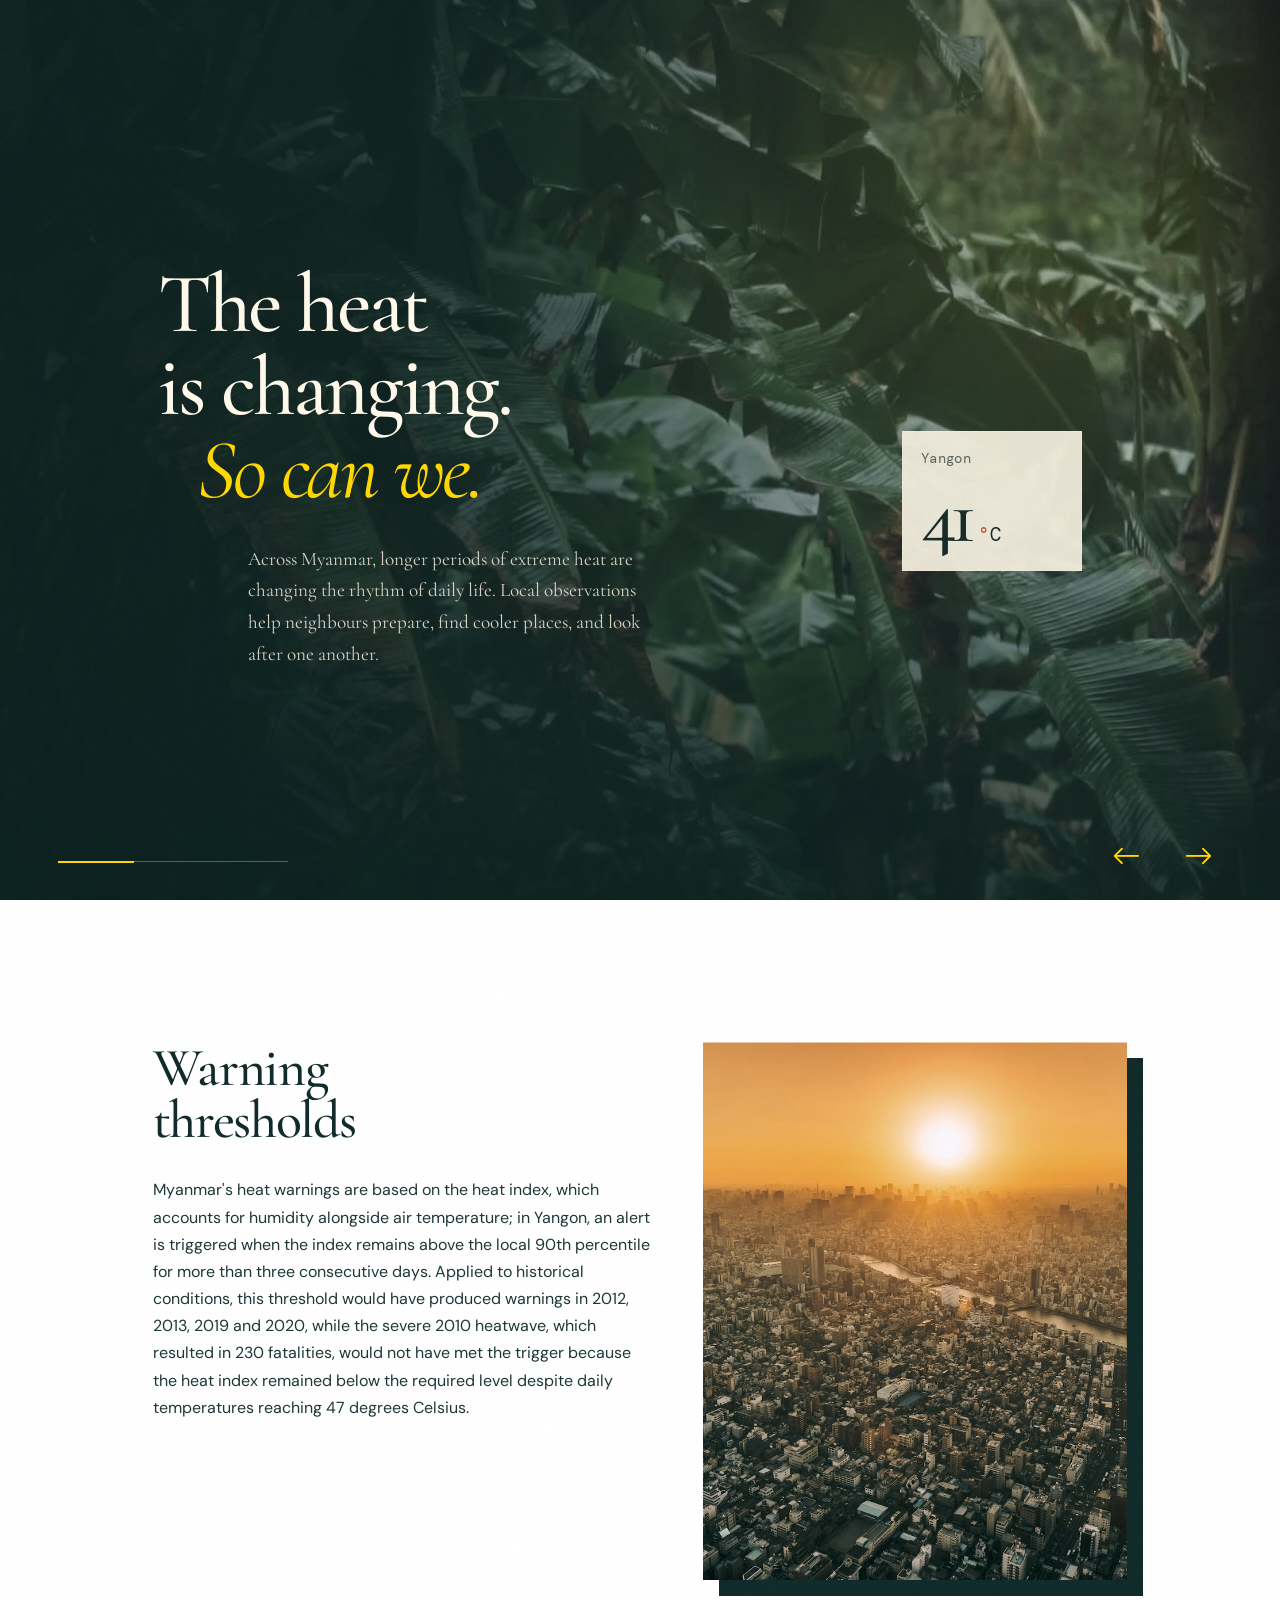
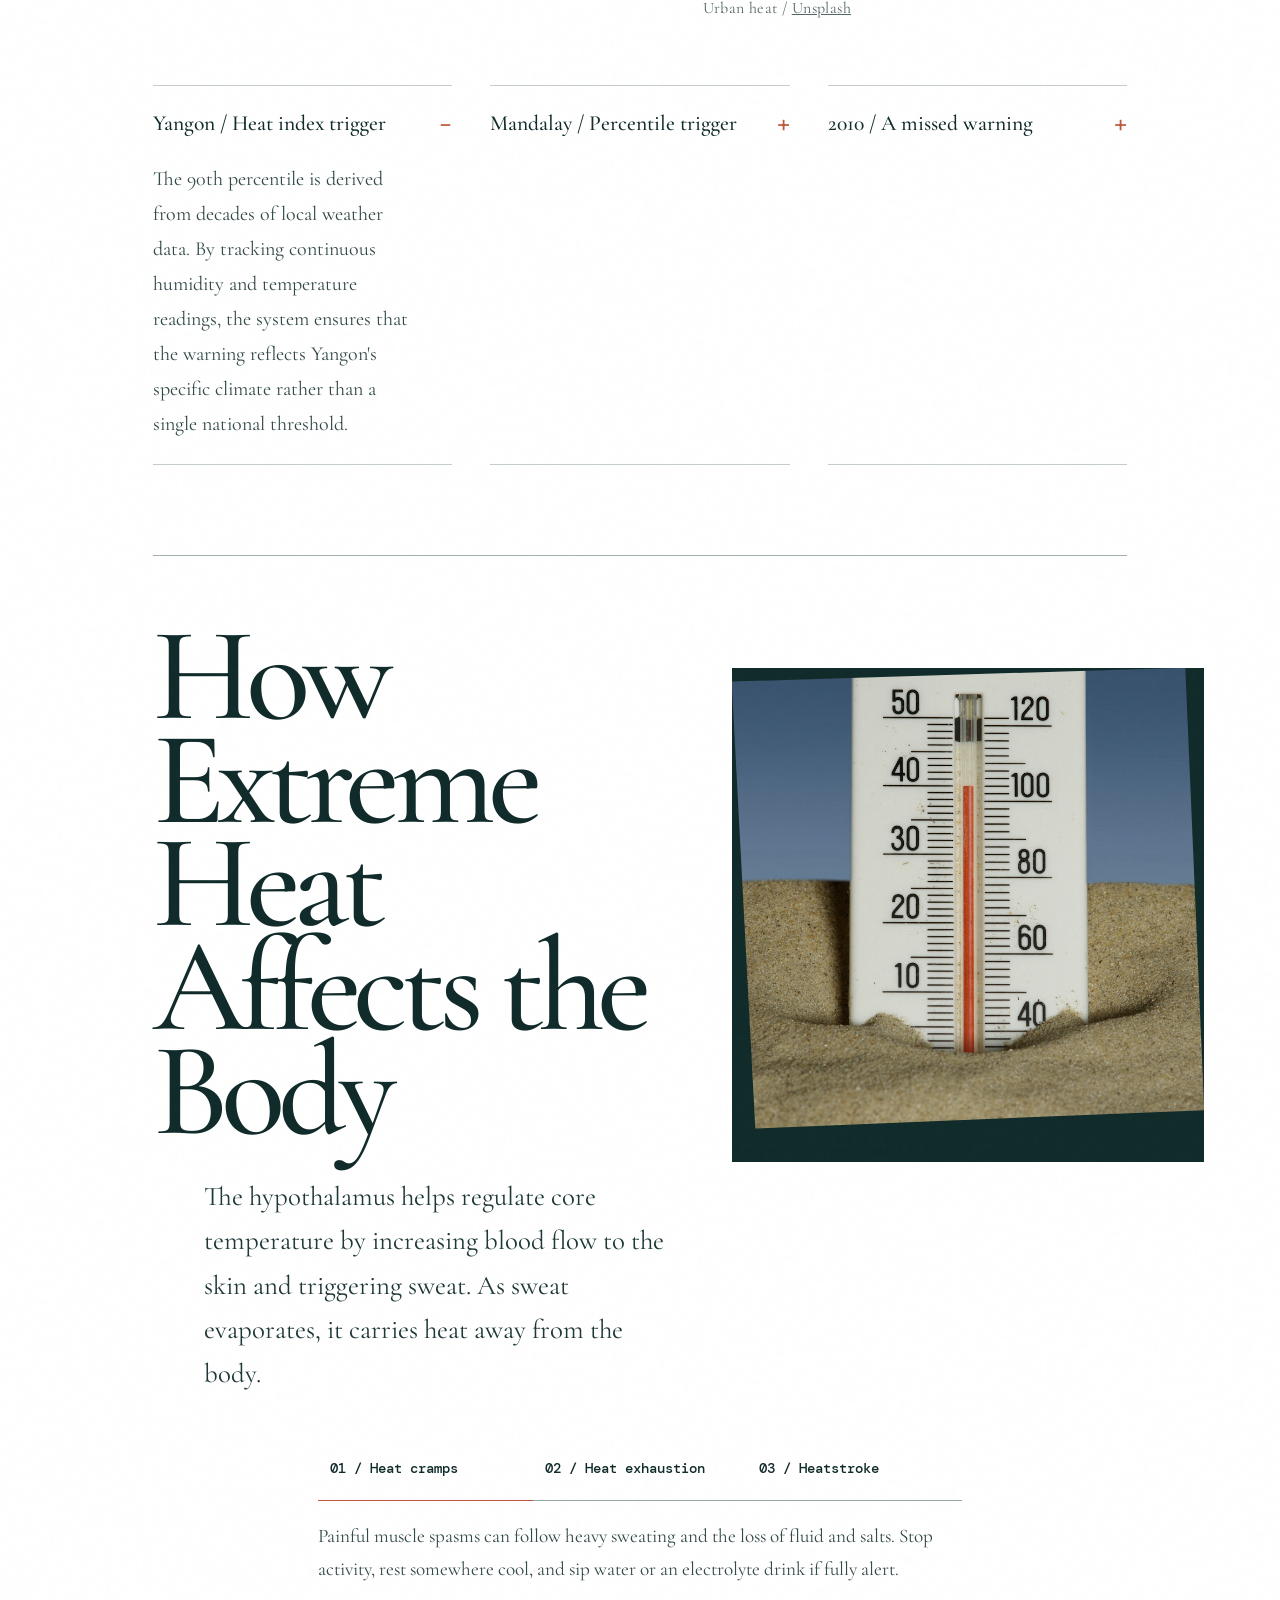
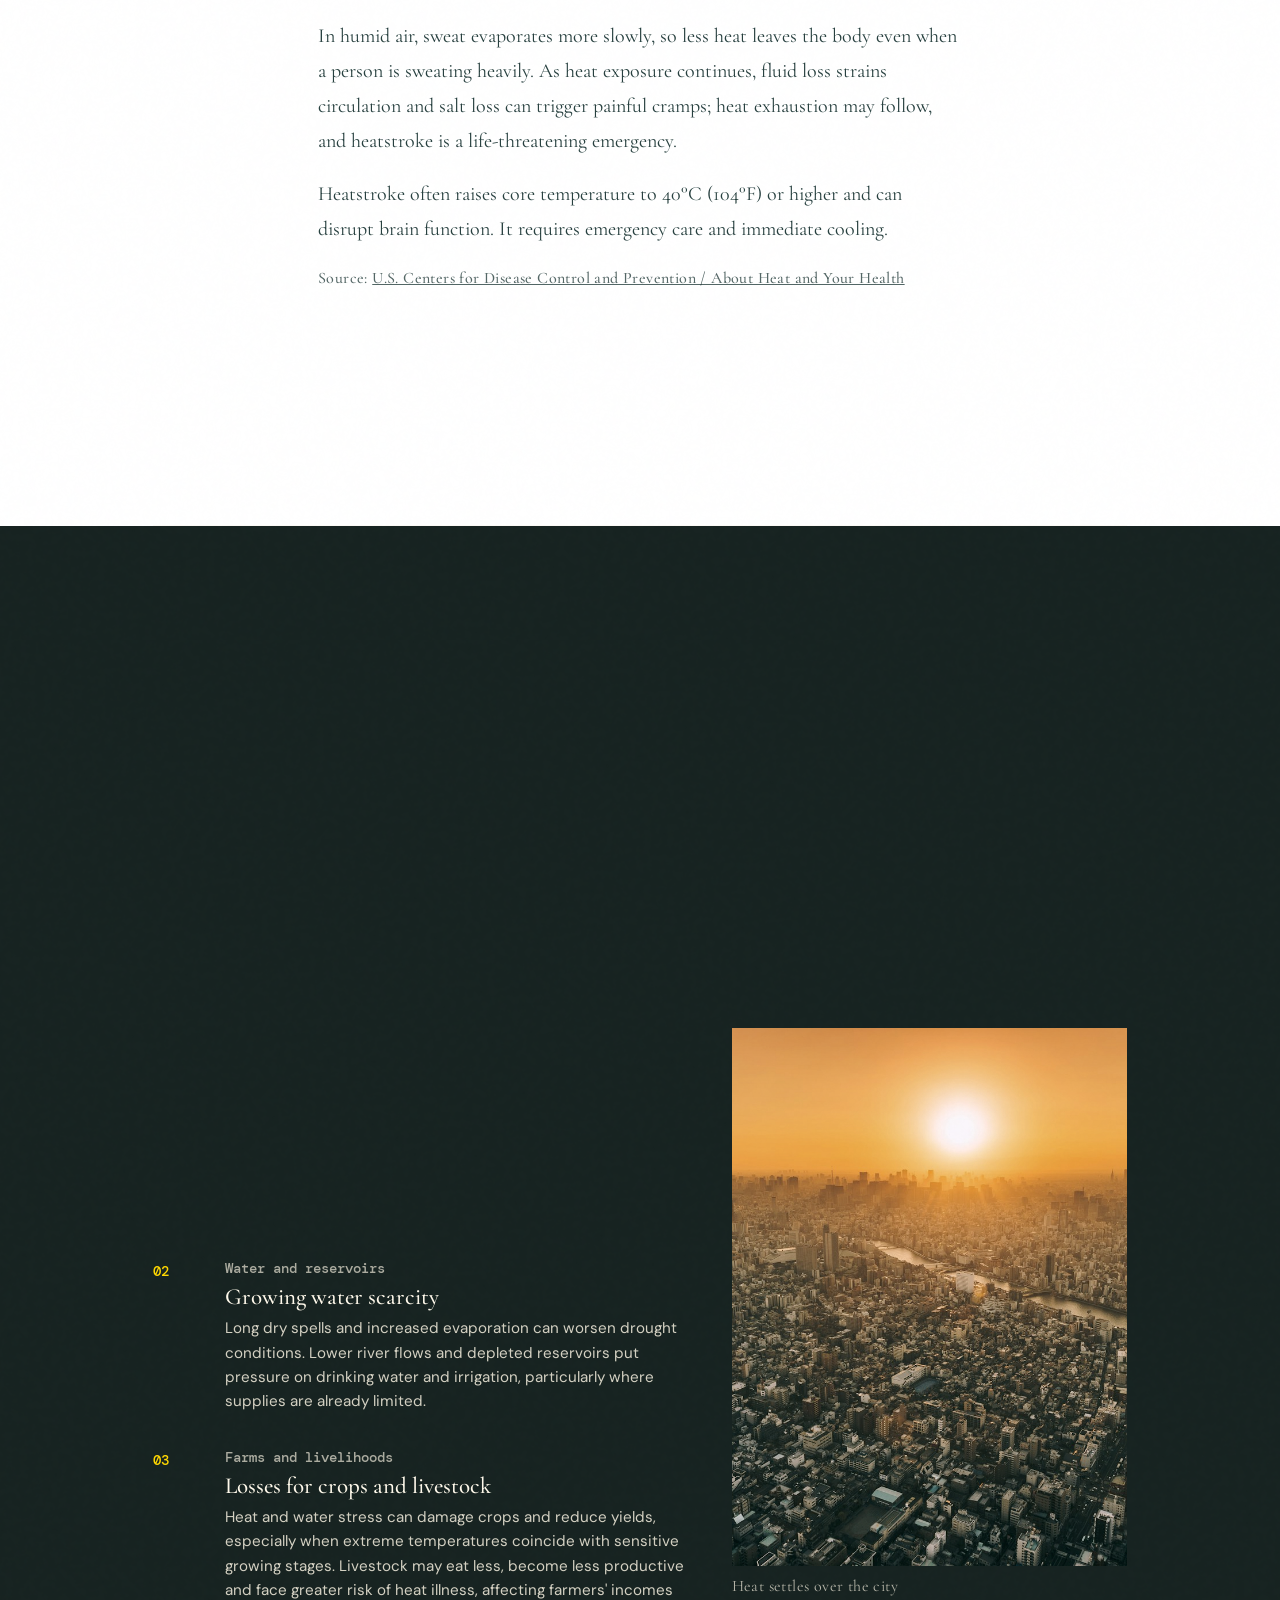
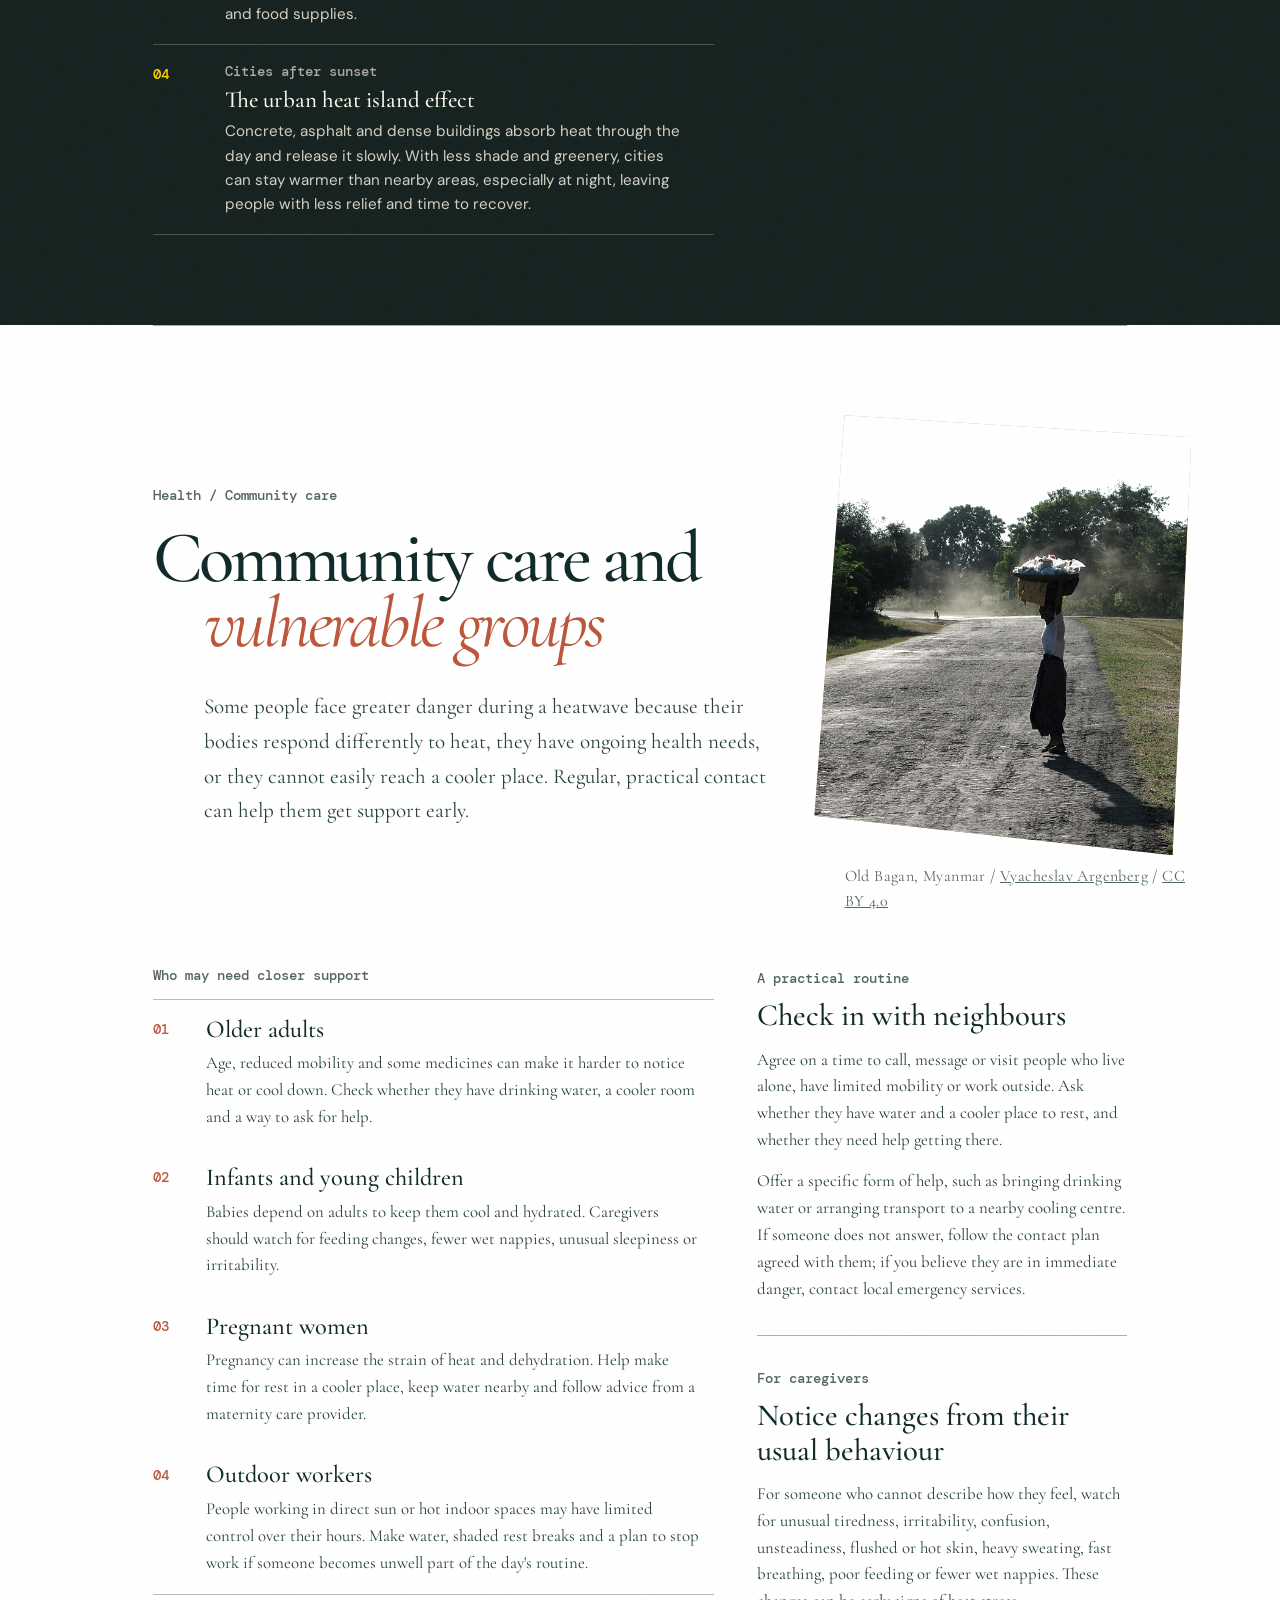
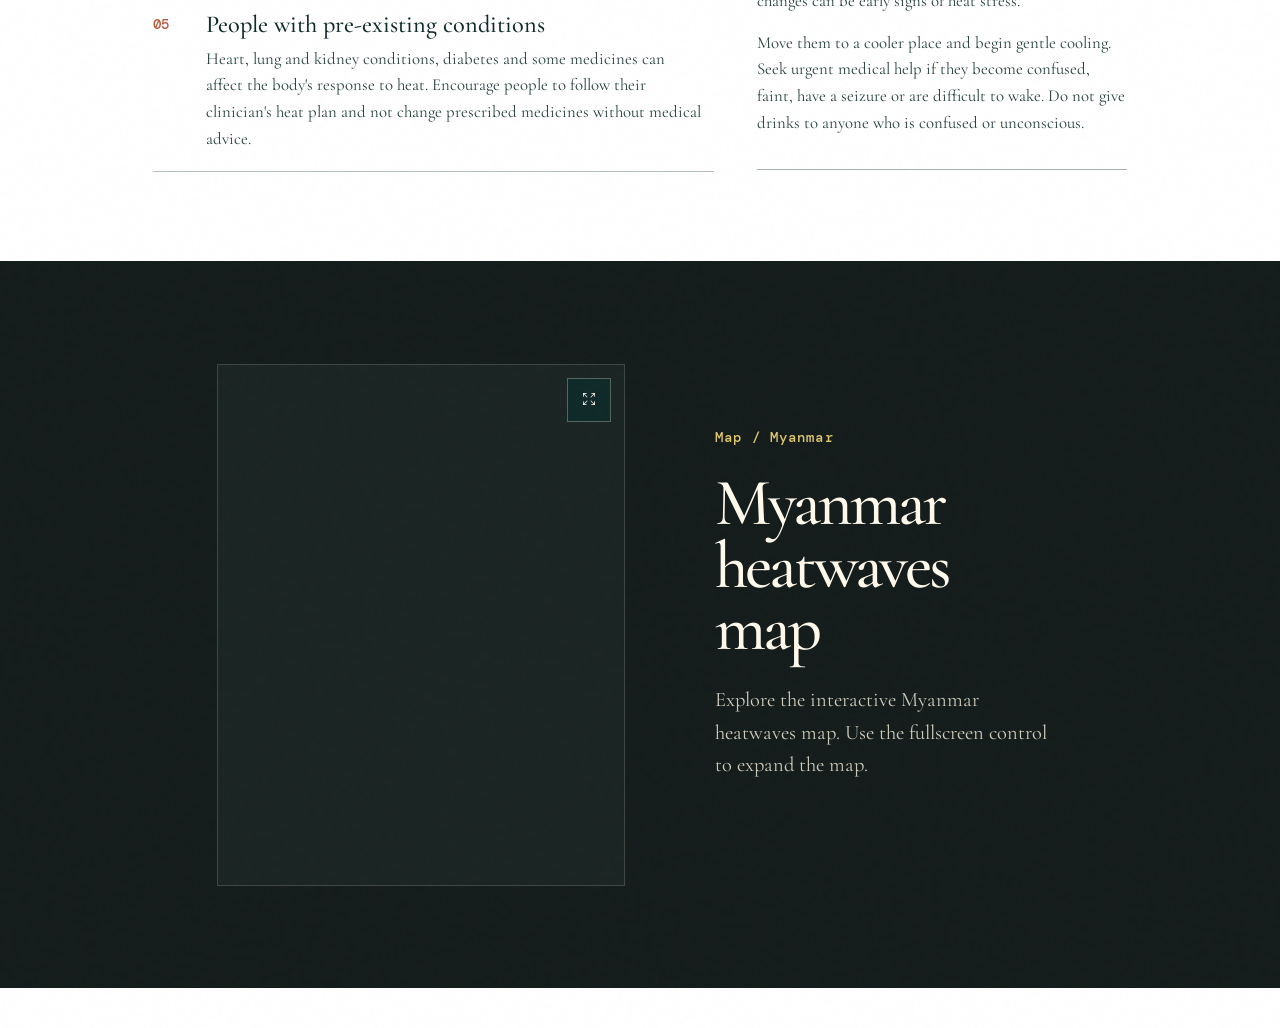
==== commit 3b999963: "feat: update map" ====
--- a/index.html
+++ b/index.html
@@ -24,7 +24,7 @@
           <a class="navbar-brand site-brand" href="index.html"><img src="assets/images/logo-white.png" alt="" /><span class="brand-word">Sunnr</span></a>
           <button class="navbar-toggler" type="button" data-bs-toggle="collapse" data-bs-target="#mainNavbar" aria-controls="mainNavbar" aria-expanded="false" aria-label="Toggle navigation"><span class="menu-icon"></span></button>
           <div class="collapse navbar-collapse" id="mainNavbar">
-            <ul class="navbar-nav ms-auto align-items-xl-center">
+            <ul class="navbar-nav ms-auto align-i49886876tems-xl-center">
               <li class="nav-item"><a class="nav-link active" aria-current="page" href="index.html">Home</a></li>
               <li class="nav-item"><a class="nav-link" href="about.html">About us</a></li>
               <li class="nav-item"><a class="nav-link" href="solar-control.html">Solar panel control</a></li>
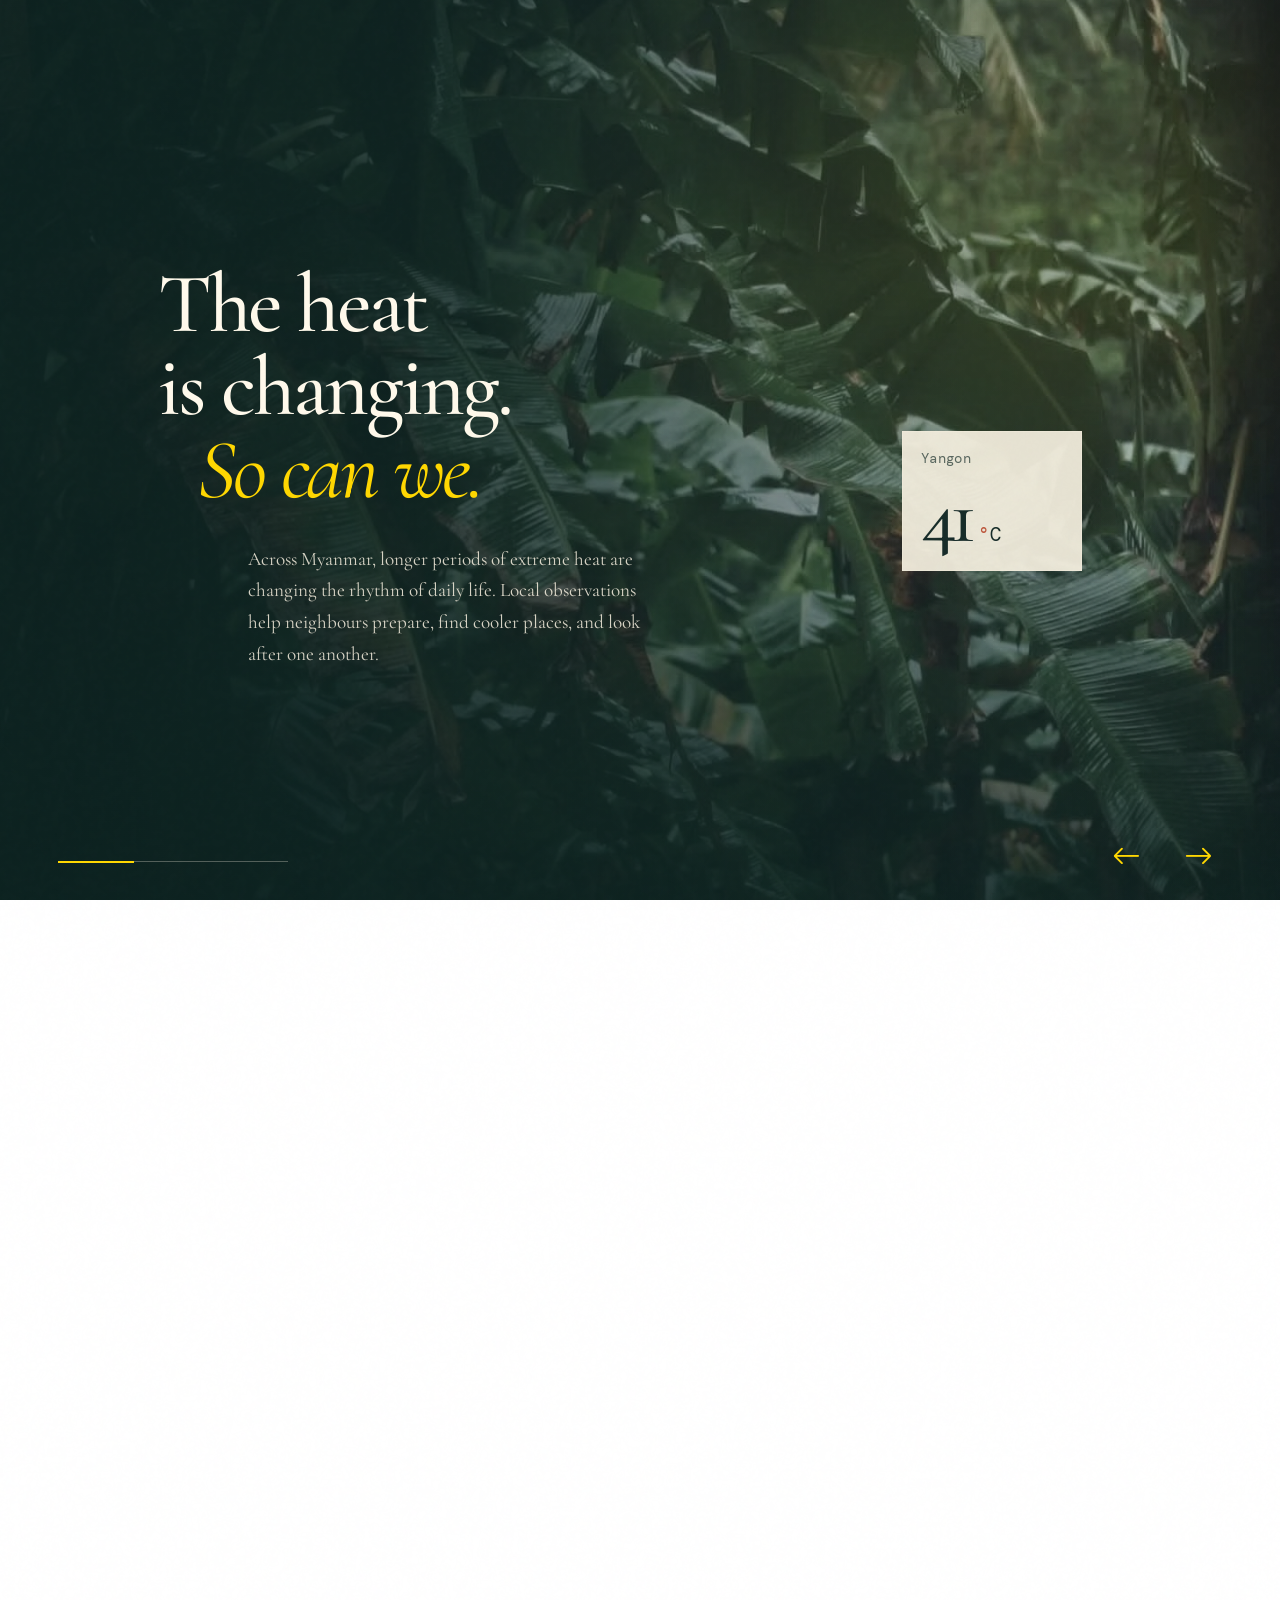
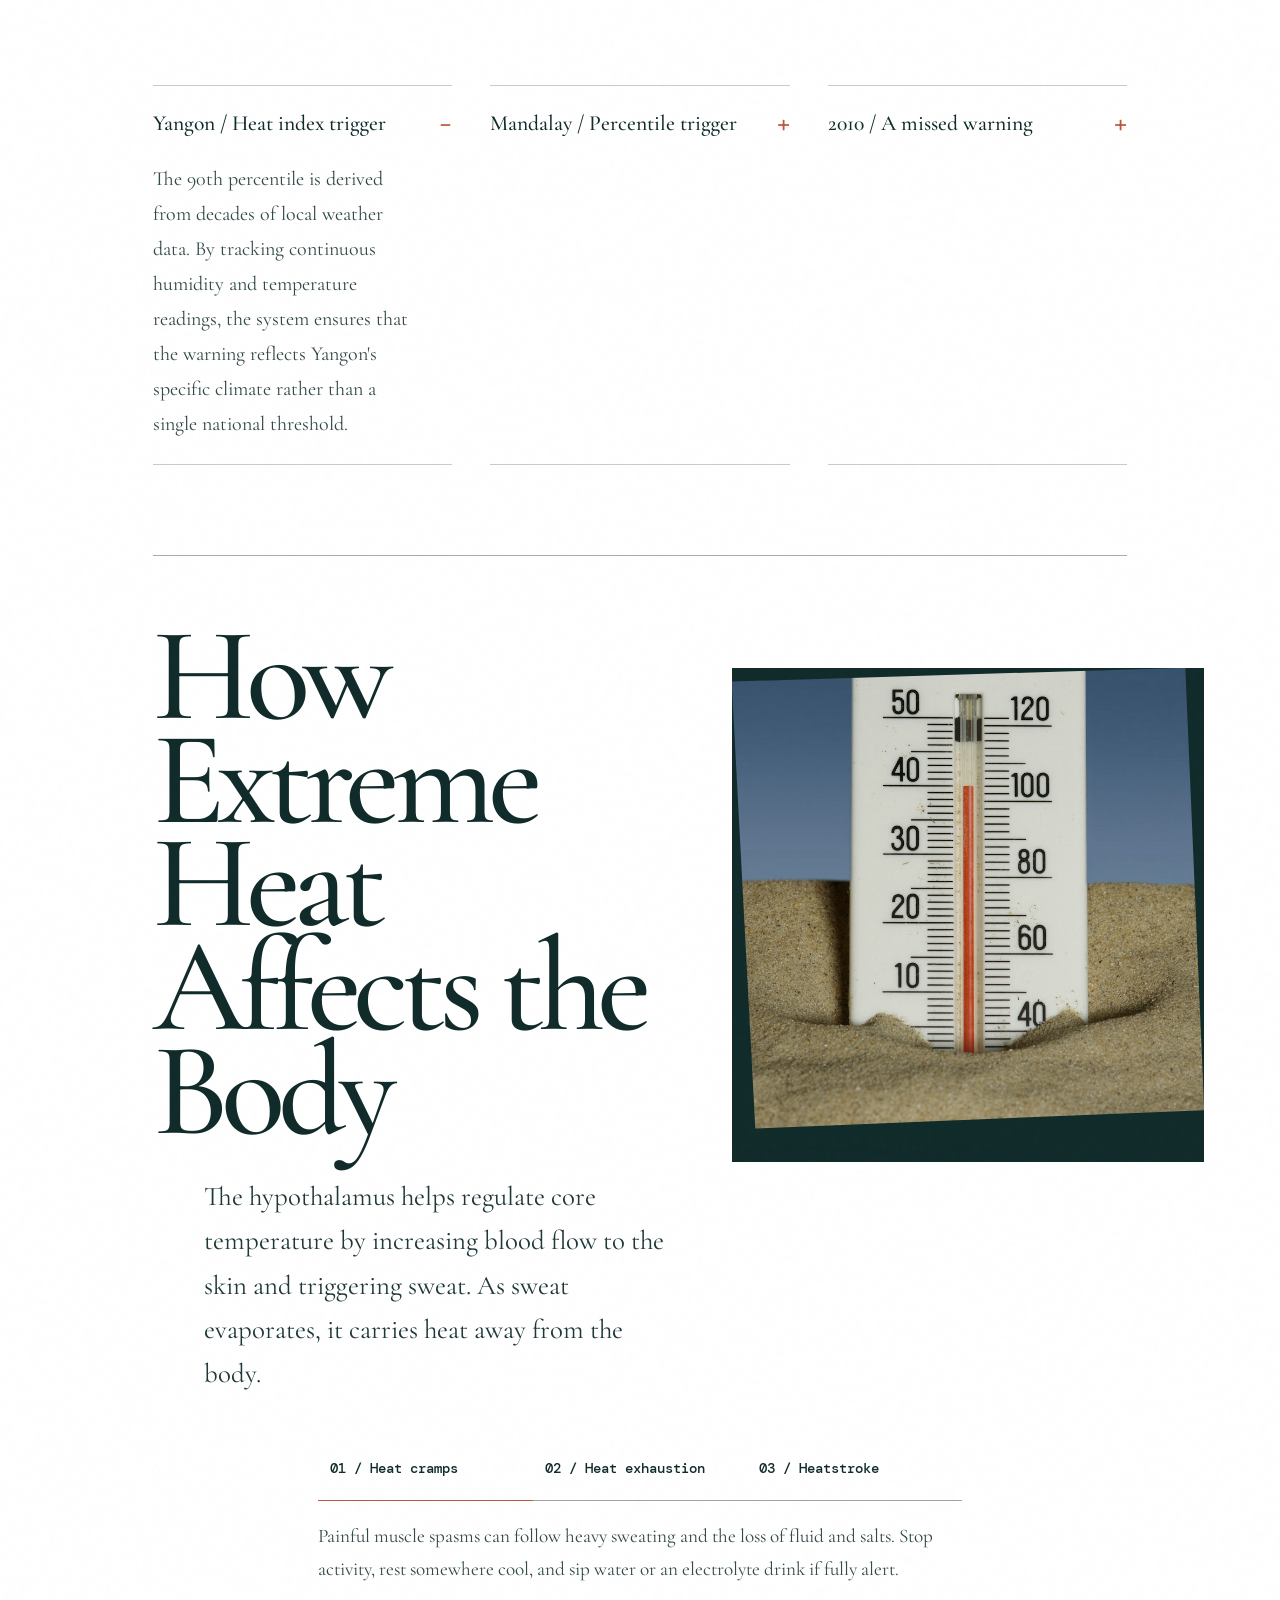
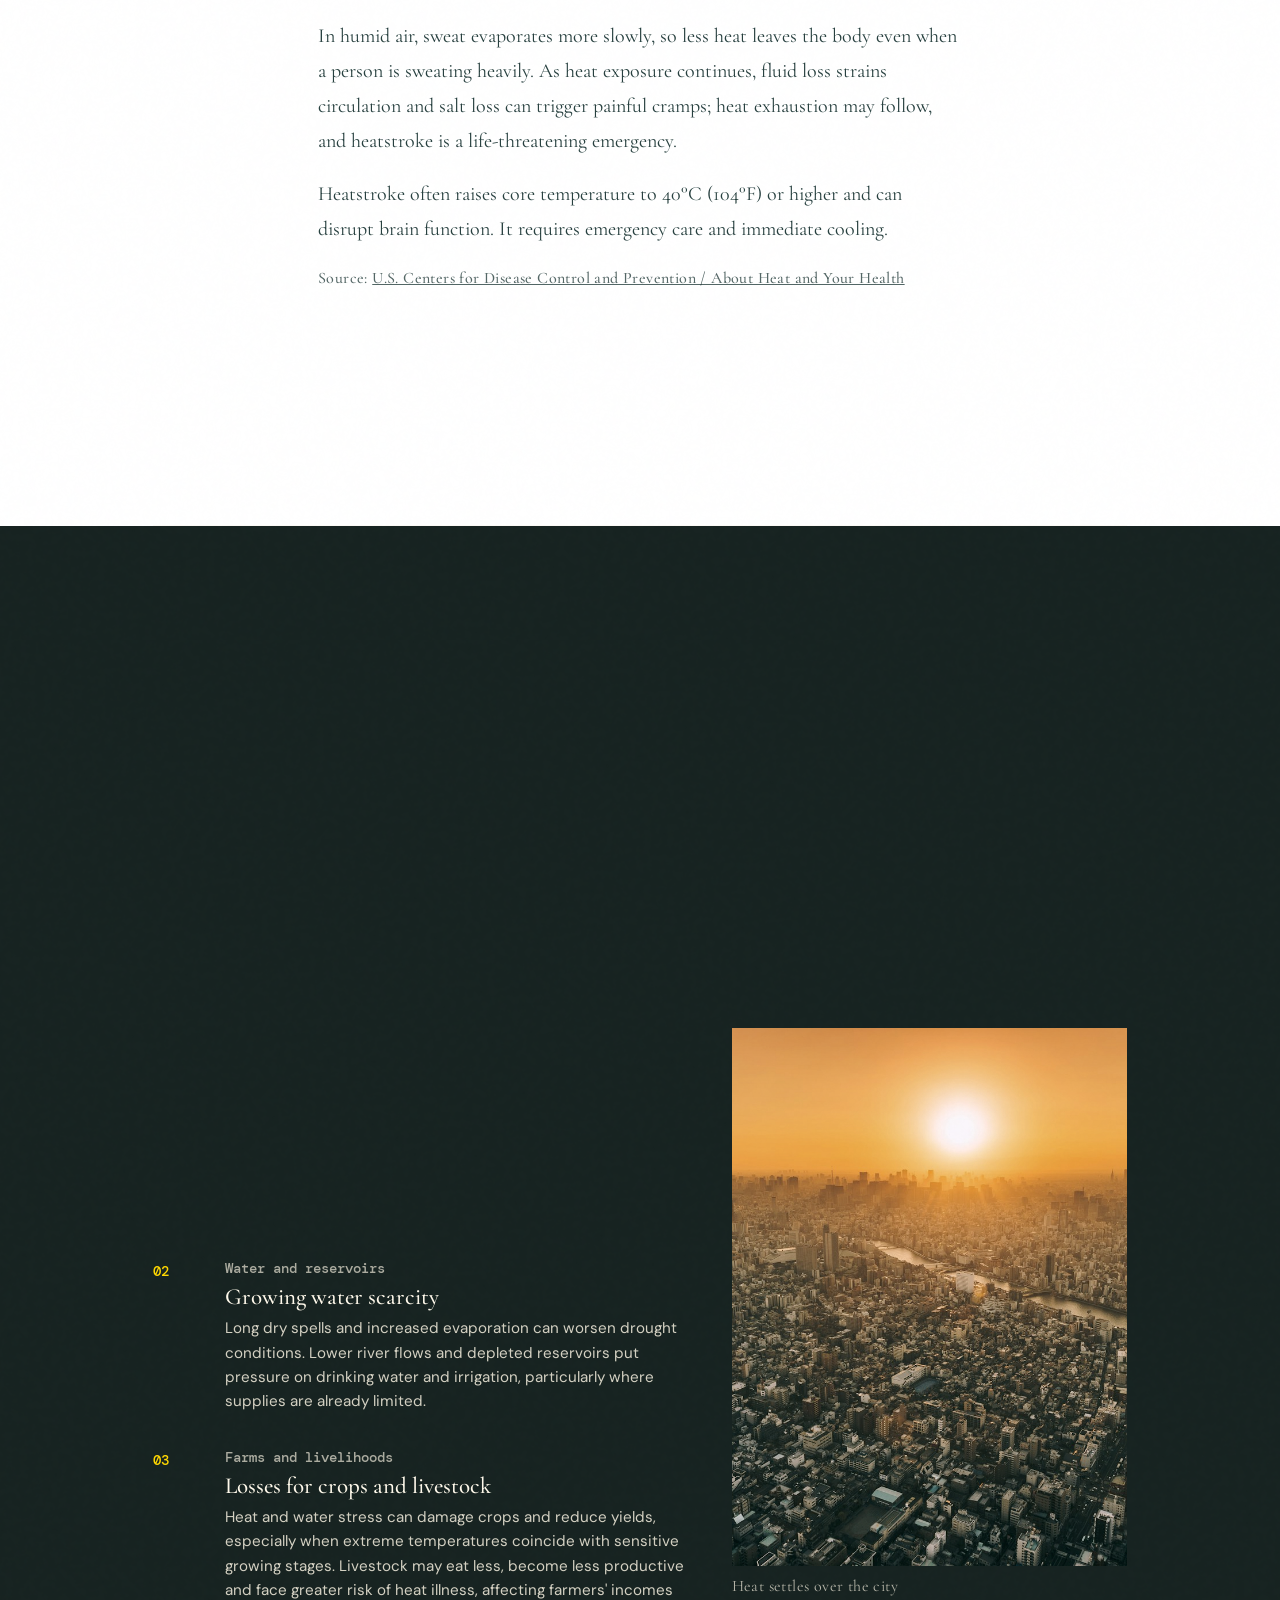
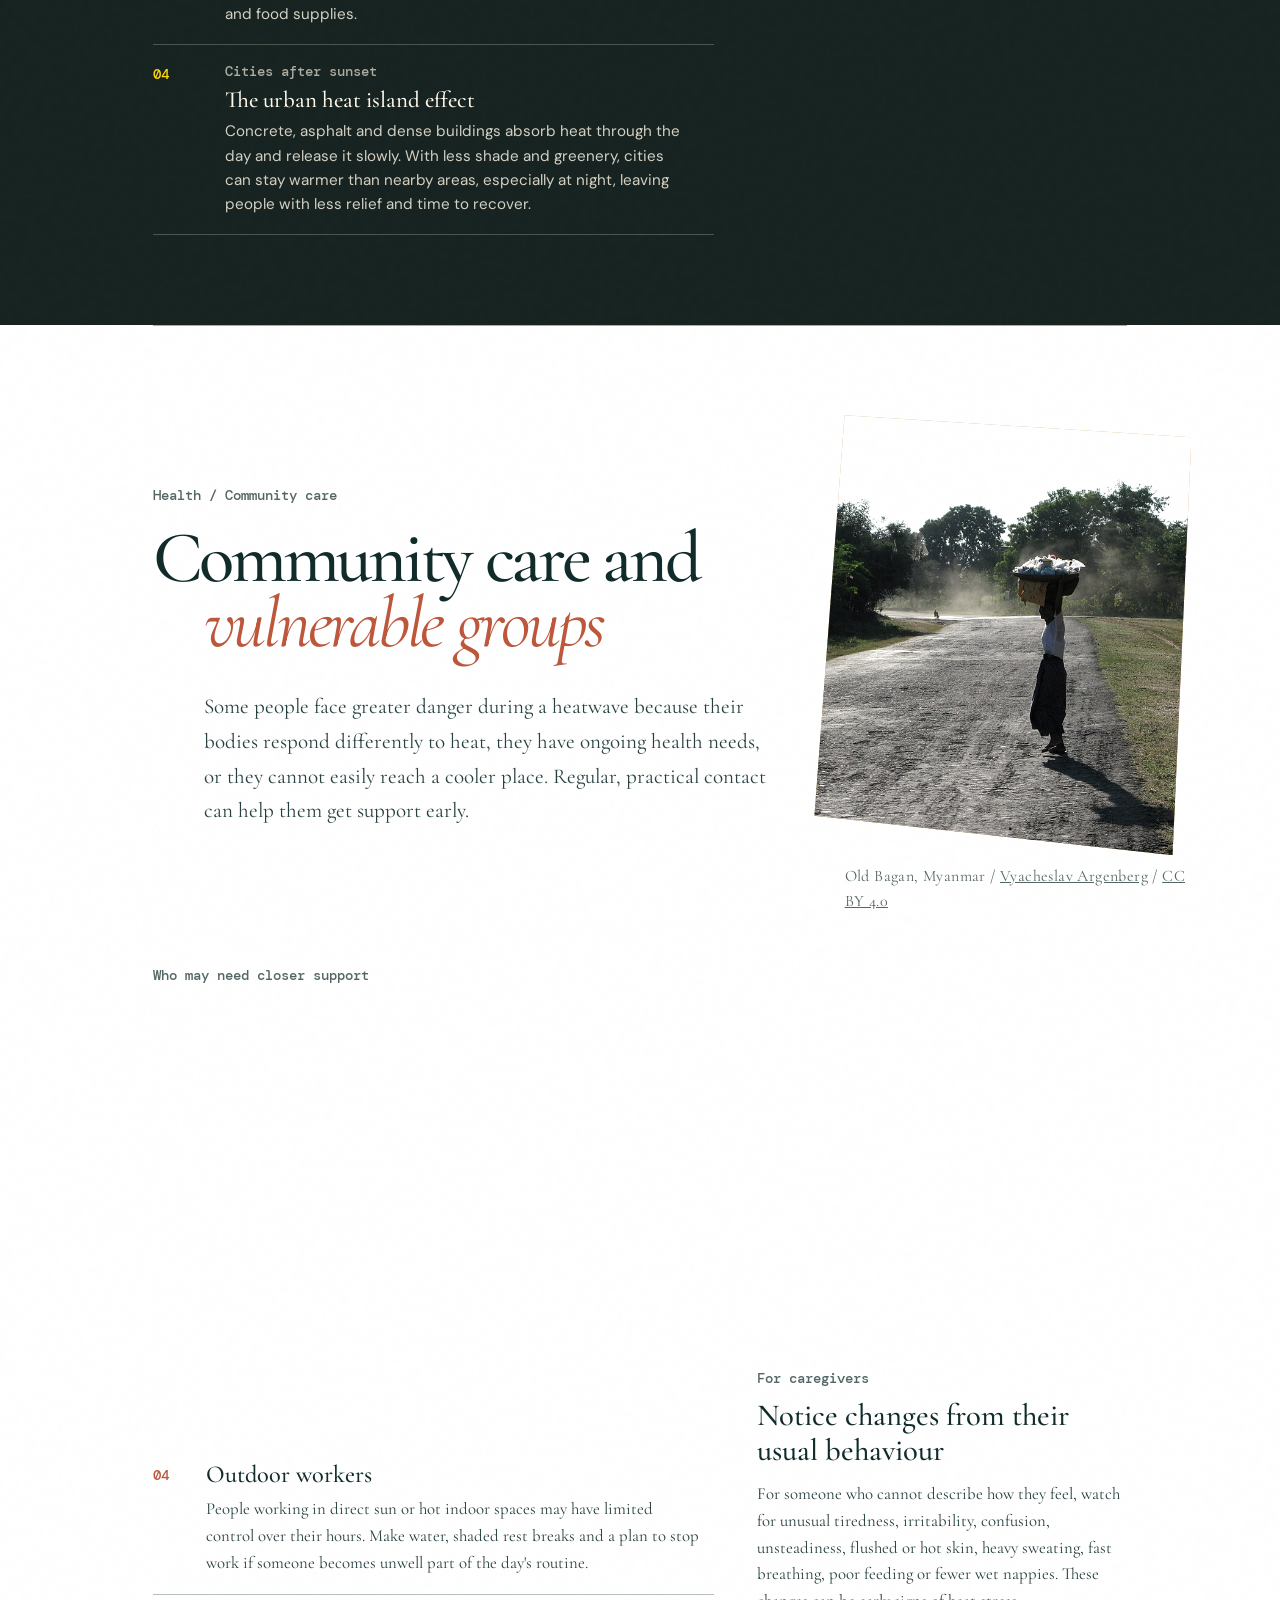
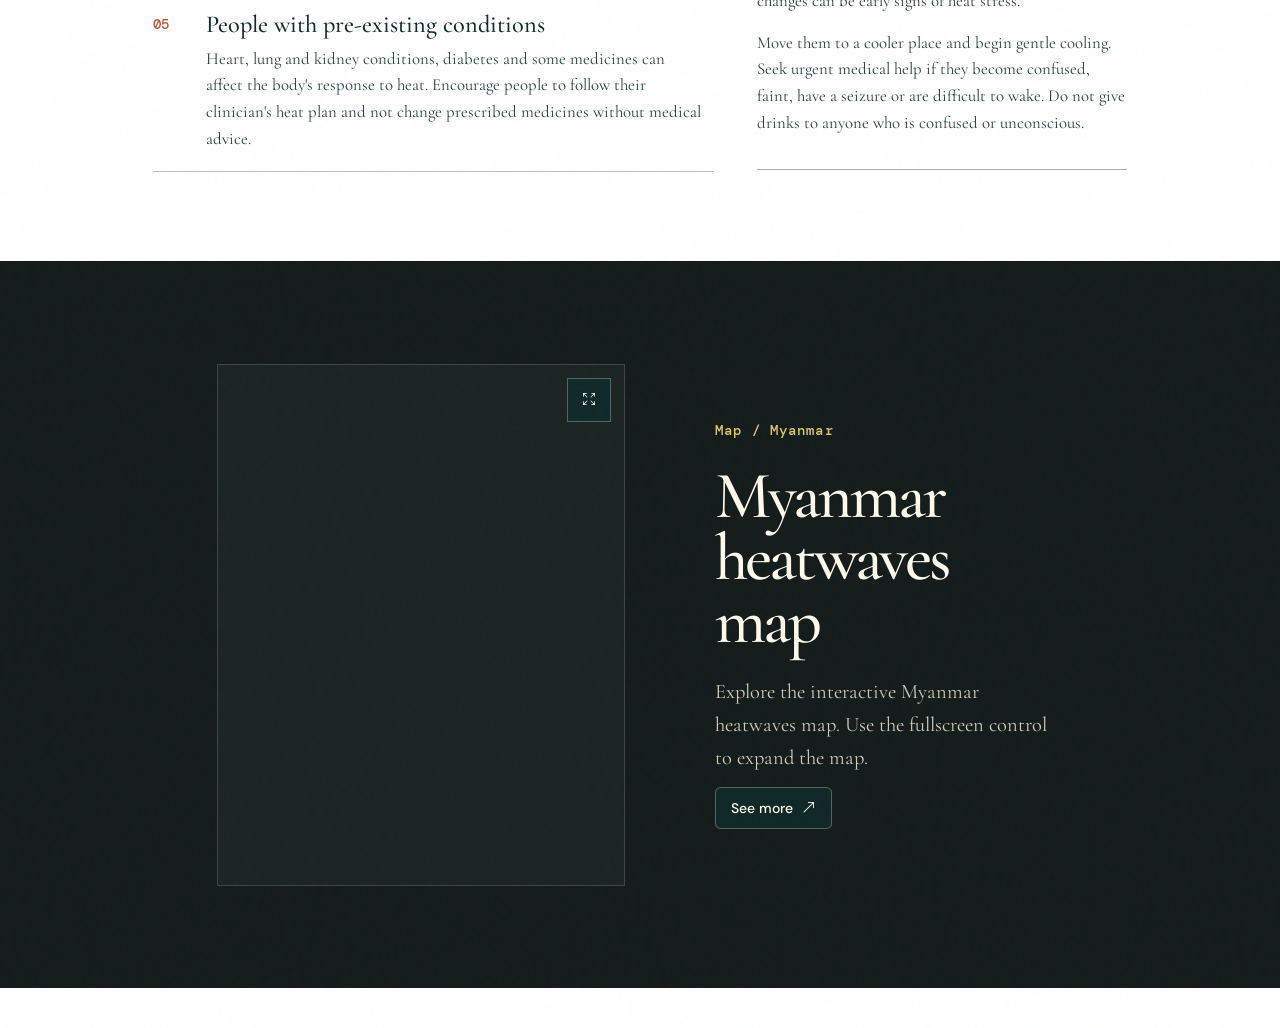
==== commit d1abf3dd: "feat(ui): See more button in home heatmap section" ====
--- a/index.html
+++ b/index.html
@@ -343,6 +343,7 @@
                   <p class="heat-monitoring-kicker">Map / Myanmar</p>
                   <h2 class="heat-monitoring-title" id="heat-monitoring-title">Myanmar<br />heatwaves map</h2>
                   <p class="heat-monitoring-intro">Explore the interactive Myanmar heatwaves map. Use the fullscreen control to expand the map.</p>
+                  <a class="heat-map-more-link" href="risk-map.html">See more <i class="bi bi-arrow-up-right" aria-hidden="true"></i></a>
                 </div>
               </div>
             </section>
--- a/style.css
+++ b/style.css
@@ -2393,6 +2393,109 @@
   box-shadow: none;
   backdrop-filter: none;
   transition: transform .3s ease, visibility .3s ease;
+}
+
+body.safety-page .site-header {
+  border-bottom: 1px solid rgba(243,237,221,.13);
+  background: rgba(16,43,42,.98);
+}
+
+body.safety-page {
+  min-height: 100vh;
+  overflow-x: hidden;
+  overflow-y: auto;
+  background-color: var(--cream);
+  color: var(--teal);
+  font-family: var(--sans);
+}
+
+.safety-page .hero-section-blank {
+  display: flex;
+  min-height: 40vh;
+  align-items: center;
+  justify-content: center;
+  color: var(--cream);
+  background-color: var(--teal);
+}
+
+.safety-page .heatwave-action-section {
+  padding: 90px 0;
+  color: var(--teal);
+  background-color: var(--cream);
+}
+
+.safety-page .heatwave-action-section .subtitle-label {
+  margin-bottom: 12px;
+  color: var(--rust);
+  font-family: var(--mono);
+  font-size: var(--mono-label-size);
+  letter-spacing: 2px;
+  text-transform: uppercase;
+}
+
+.safety-page .heatwave-action-section .section-title {
+  margin-bottom: 16px;
+  color: var(--teal);
+  font-family: var(--serif);
+  font-size: clamp(2.2rem, 5vw, 3.2rem);
+  font-weight: 700;
+}
+
+.safety-page .heatwave-action-section .section-desc {
+  max-width: 650px;
+  margin: 0 auto;
+  color: var(--teal);
+  font-family: var(--sans);
+  line-height: 1.6;
+  opacity: .85;
+}
+
+.safety-page .heatwave-action-section .icon-wrapper {
+  display: flex;
+  width: 100px;
+  height: 100px;
+  align-items: center;
+  justify-content: center;
+  margin: 0 auto 20px;
+  border: 1.5px solid var(--teal);
+  border-radius: 50%;
+  background-color: transparent;
+  cursor: pointer;
+  transition: all .4s ease;
+}
+
+.safety-page .heatwave-action-section .icon-wrapper i {
+  color: var(--teal);
+  font-size: 2.5rem;
+  transition: all .4s ease;
+}
+
+.safety-page .heatwave-action-section .icon-wrapper.hovered {
+  transform: translateY(-6px) scale(1.05);
+  border-color: var(--teal);
+  background-color: var(--teal);
+  box-shadow: 0 10px 20px rgba(16, 43, 42, .15);
+}
+
+.safety-page .heatwave-action-section .icon-wrapper.hovered i {
+  transform: scale(1.1);
+  color: var(--yellow);
+}
+
+.safety-page .heatwave-action-section .card-item-title {
+  margin-bottom: 8px;
+  color: var(--teal);
+  font-family: var(--serif);
+  font-size: 1.5rem;
+  font-weight: 700;
+}
+
+.safety-page .heatwave-action-section .card-item-desc {
+  color: var(--teal);
+  font-family: var(--sans);
+  font-size: .95rem;
+  line-height: 1.5;
+  opacity: .8;
 }
 
 body.home-page:not(.has-scrolled) .site-header {
@@ -3278,6 +3381,31 @@
   color: var(--yellow);
 }
 
+.heat-map-more-link {
+  display: inline-flex;
+  align-items: center;
+  gap: .55rem;
+  margin-top: 0;
+  padding: .75rem .95rem;
+  border: 1px solid rgba(243, 237, 221, .3);
+  border-radius: .35rem;
+  background: rgba(16, 43, 42, .94);
+  color: var(--cream-bright);
+  font: 500 .875rem/1.2 var(--sans);
+  text-decoration: none;
+}
+
+.heat-map-more-link:hover,
+.heat-map-more-link:focus-visible {
+  border-color: var(--yellow);
+  color: var(--yellow);
+}
+
+.heat-map-more-link:focus-visible {
+  outline: 2px solid var(--yellow);
+  outline-offset: 3px;
+}
+
 .heat-map-panel:fullscreen {
   width: 100vw;
   height: 100vh;
@@ -3311,7 +3439,7 @@
 
 .heat-monitoring-intro {
   max-width: 34rem;
-  margin: 1.5rem 0 2.5rem;
+  margin: 1.5rem 0 .75rem;
   color: rgba(243, 237, 221, .84);
   font: 400 clamp(1.2rem, 1.6vw, 1.45rem)/1.6 var(--serif);
 }
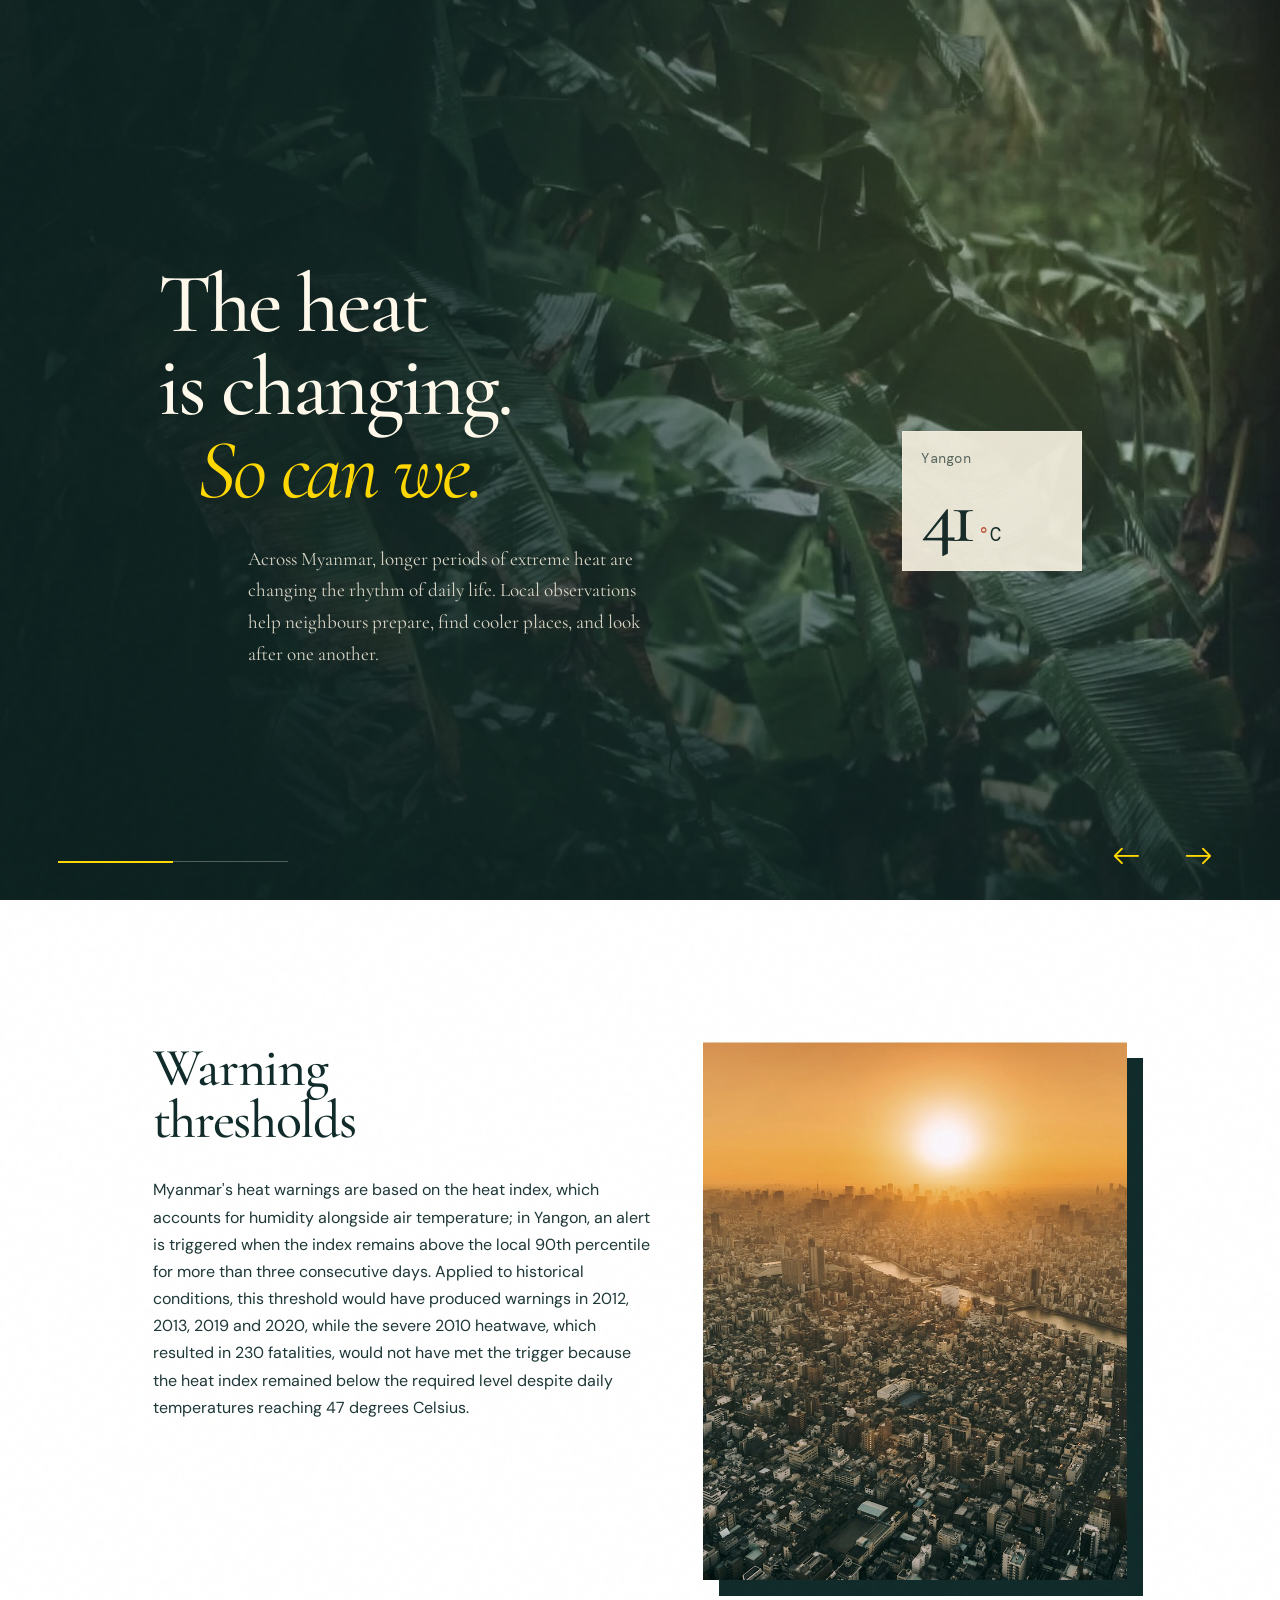
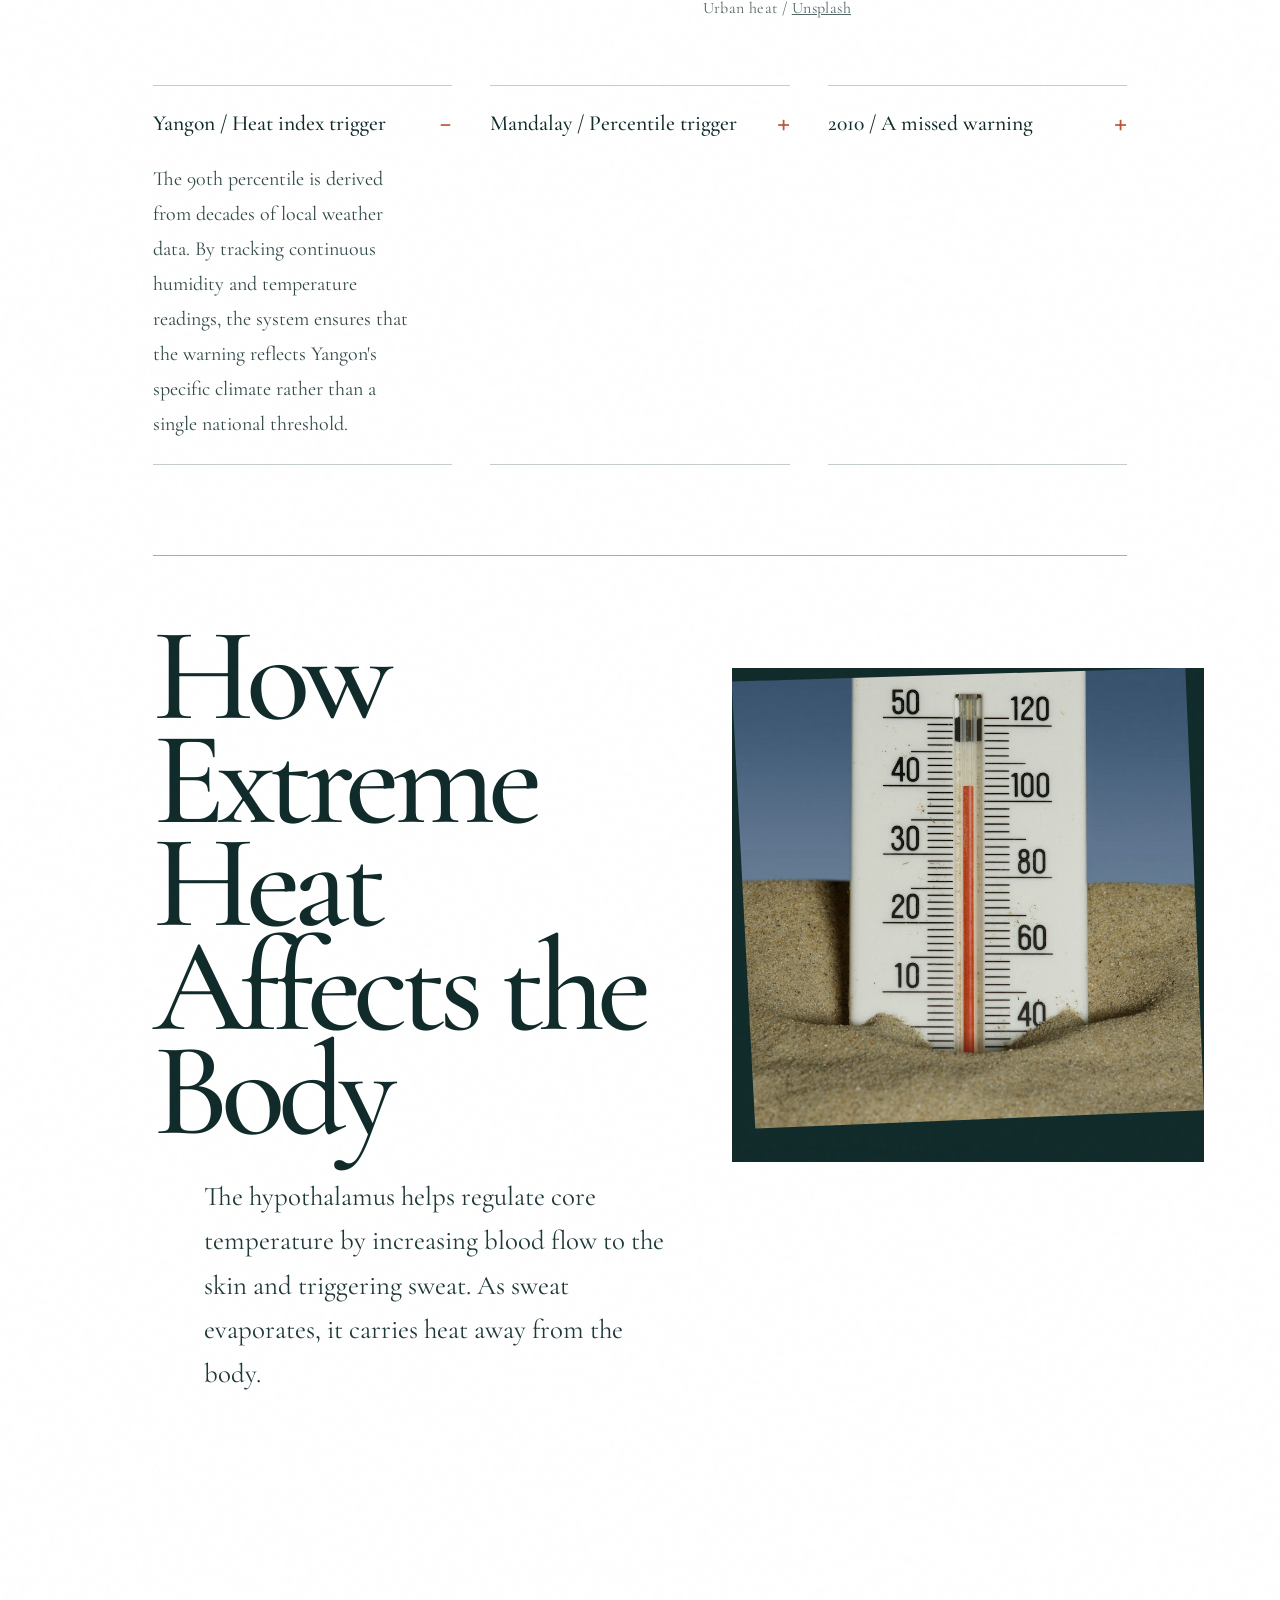
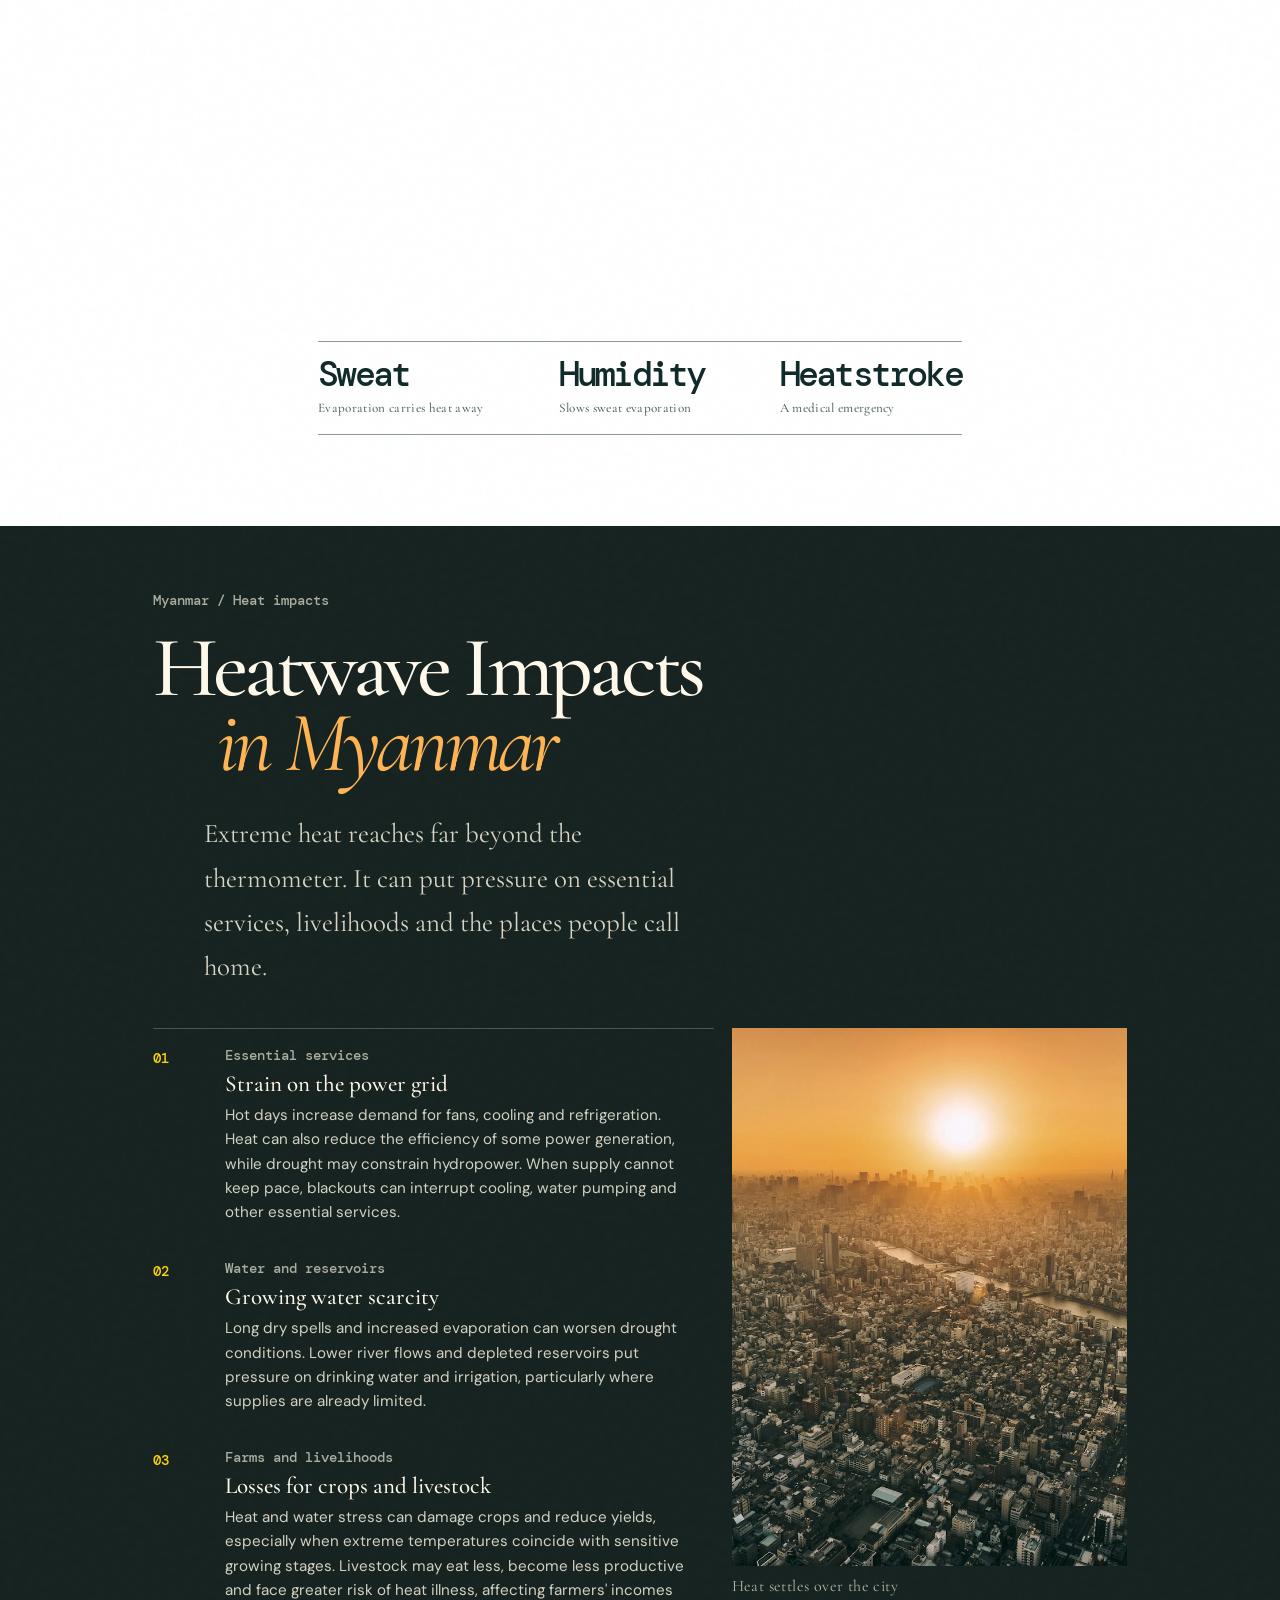
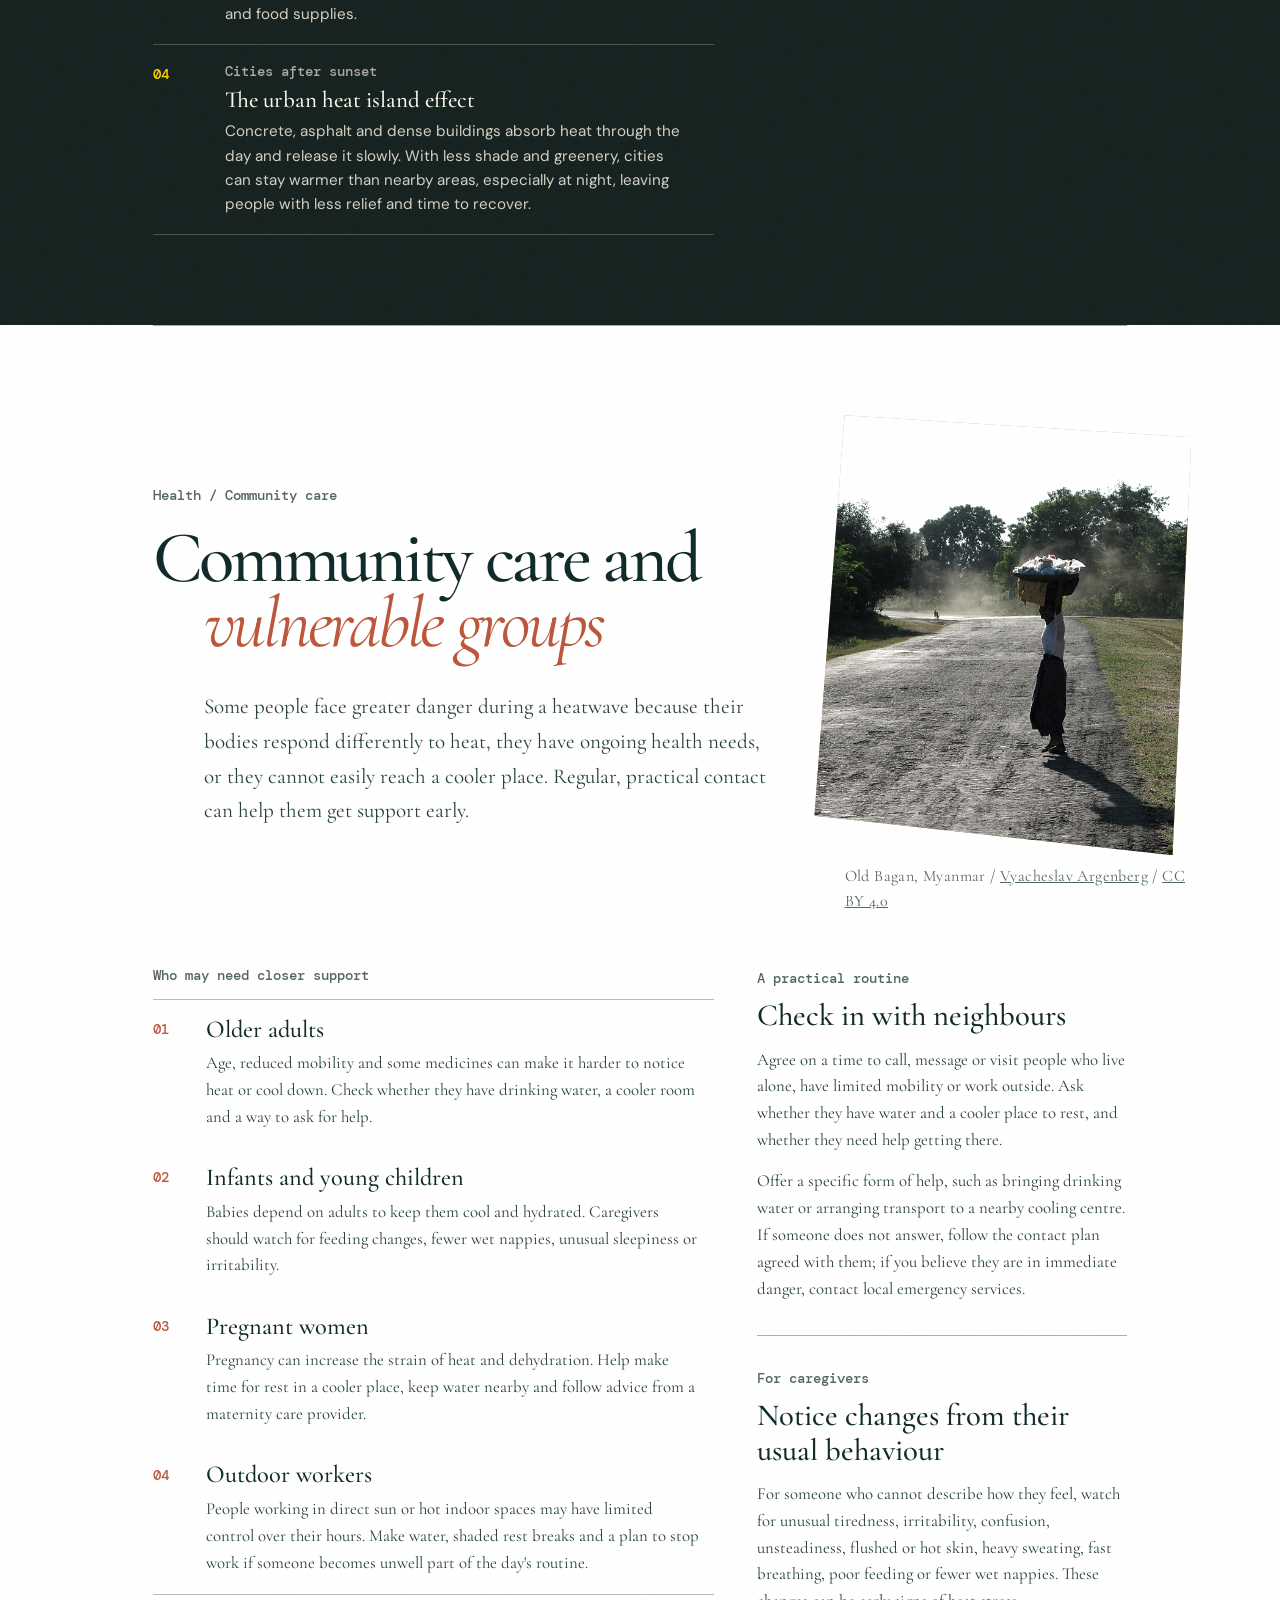
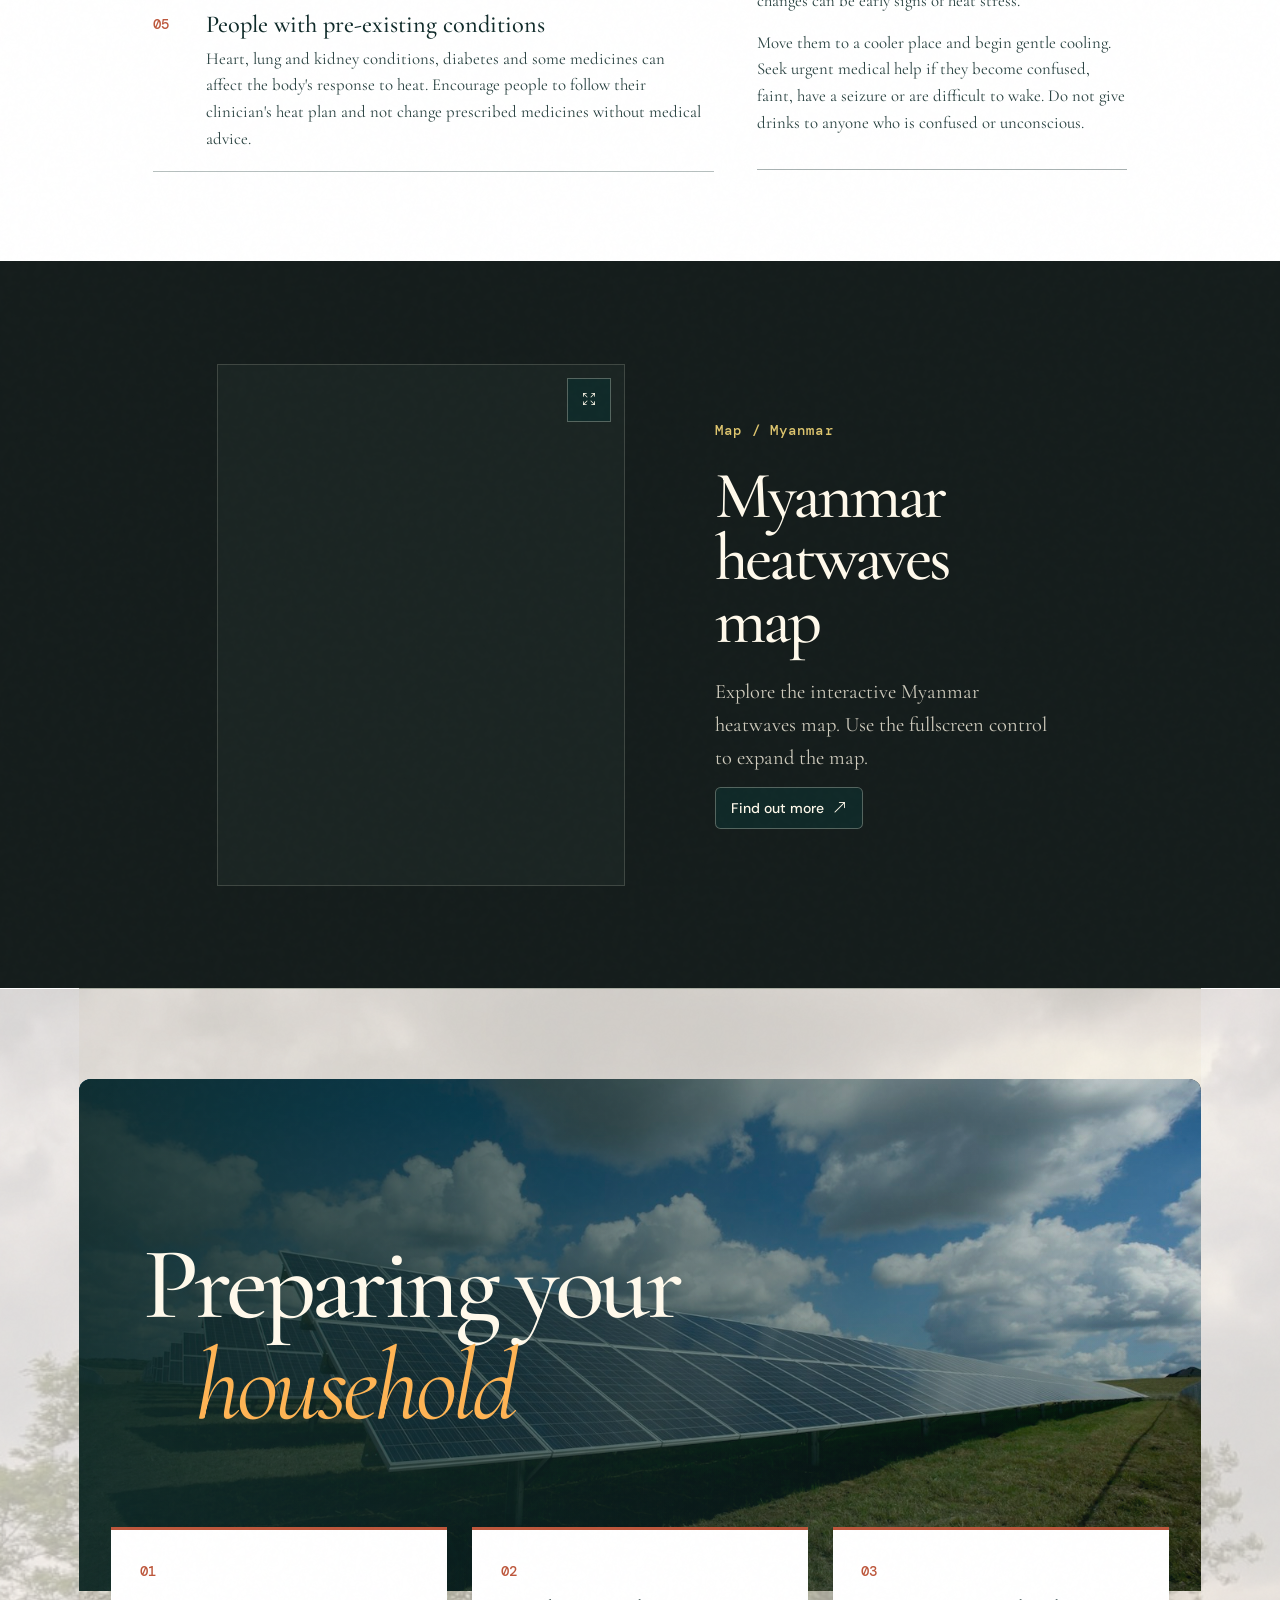
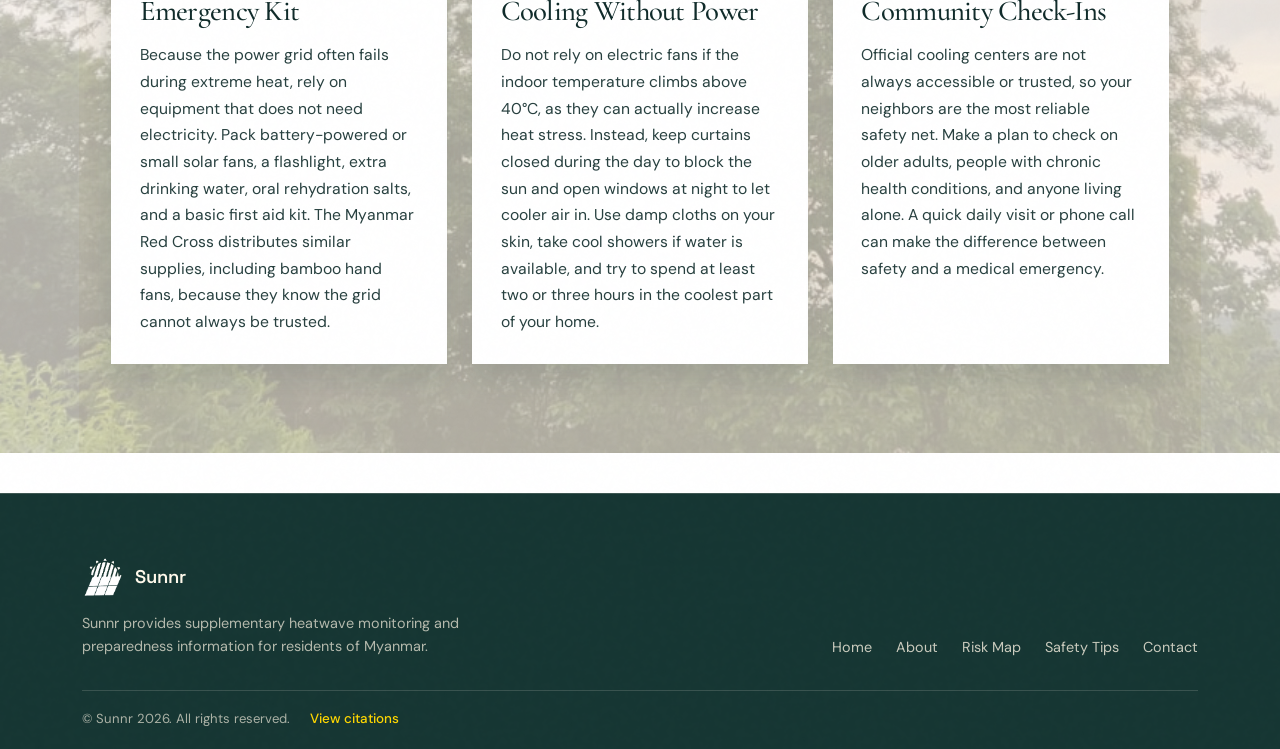
==== commit 45cf6e03: "feat(pages): finish homepage and add citations page added footer added household preparedness sectio" ====
--- a/index.html
+++ b/index.html
@@ -58,25 +58,6 @@
               </div>
             </div>
           </section>
-          <section class="story-slide solar-slide" data-slide="1" aria-label="How solar energy can help during extreme heat">
-            <video class="scene-video" autoplay muted loop playsinline poster="assets/images/hero-slide-2-poster.jpg" aria-hidden="true"><source src="assets/videos/hero-slide-2.mp4" type="video/mp4" /></video>
-            <div class="scene-wash solar-wash"></div>
-            <div class="container-fluid scene-grid solar-grid">
-              <div class="row h-100 align-items-center gx-0 solar-content">
-                <div class="col-12 col-lg-5 solar-copy">
-                  <h2 class="solar-title">How solar energy<br />can help during<br /><em>extreme heat</em></h2>
-                  <p class="solar-intro">When grid electricity is interrupted, heat can make access to power especially important. Solar panels generate electricity in daylight, and a battery can store some of it for later.</p>
-                  <p class="solar-caveat">Together, they may support fans, suitable cooling equipment and essential devices. Available power depends on sunlight, system size, battery capacity and what is connected.</p>
-                  <button class="research-trigger" type="button" data-bs-toggle="modal" data-bs-target="#solarResearchModal">Explore the research <i class="bi bi-arrow-up-right" aria-hidden="true"></i></button>
-                </div>
-                <div class="col-12 col-lg-6 offset-lg-1 solar-steps" aria-label="How solar and battery storage can support a home">
-                  <article class="solar-step"><span class="solar-step-number">01</span><div><h3>Sunlight becomes electricity</h3><p>Roof-mounted panels generate power during daylight, including when the grid is unavailable.</p></div><i class="bi bi-sun" aria-hidden="true"></i></article>
-                  <article class="solar-step"><span class="solar-step-number">02</span><div><h3>A battery keeps some for later</h3><p>Stored energy can be used after sunset or during a power interruption.</p></div><i class="bi bi-battery-half" aria-hidden="true"></i></article>
-                  <article class="solar-step"><span class="solar-step-number">03</span><div><h3>Essential devices can stay powered</h3><p>Depending on the system, stored electricity may run a fan or other selected household devices.</p></div><i class="bi bi-house-heart" aria-hidden="true"></i></article>
-                </div>
-              </div>
-            </div>
-          </section>
           <section class="story-slide warning-slide" data-slide="2" aria-label="Preparing for extreme heat">
             <video class="scene-video warning-video" autoplay muted loop playsinline poster="assets/images/hero-slide-3-poster.jpg" aria-hidden="true"><source src="assets/videos/hero-slide-3.mp4" type="video/mp4" /></video>
             <div class="scene-wash warning-wash"></div>
@@ -343,24 +324,64 @@
                   <p class="heat-monitoring-kicker">Map / Myanmar</p>
                   <h2 class="heat-monitoring-title" id="heat-monitoring-title">Myanmar<br />heatwaves map</h2>
                   <p class="heat-monitoring-intro">Explore the interactive Myanmar heatwaves map. Use the fullscreen control to expand the map.</p>
-                  <a class="heat-map-more-link" href="risk-map.html">See more <i class="bi bi-arrow-up-right" aria-hidden="true"></i></a>
-                </div>
+                  <a class="heat-map-more-link" href="risk-map.html">Find out more <i class="bi bi-arrow-up-right" aria-hidden="true"></i></a>
+                </div>
+              </div>
+            </section>
+
+            <section class="household-preparedness-report" aria-labelledby="household-preparedness-title">
+              <div class="preparedness-background" aria-hidden="true">
+                <video class="preparedness-background-video" autoplay muted loop playsinline preload="auto" poster="assets/images/pixabay-trees-wind-179620.jpg">
+                  <source src="assets/videos/pixabay-trees-wind-179620.mp4" type="video/mp4" />
+                </video>
+              </div>
+              <figure class="preparedness-scene" data-reveal>
+                <img src="assets/images/solar-array.jpg" alt="Rows of solar panels generating electricity beneath a bright sky" loading="lazy" />
+                <div class="household-preparedness-heading">
+                  <h2 id="household-preparedness-title">Preparing your<br /><em>household</em></h2>
+                </div>
+              </figure>
+
+              <div class="preparedness-card-grid">
+                <article class="preparedness-card" data-reveal>
+                  <span class="preparedness-number" aria-hidden="true">01</span>
+                  <h3>Emergency Kit</h3>
+                  <p class="preparedness-copy">Because the power grid often fails during extreme heat, rely on equipment that does not need electricity. Pack battery-powered or small solar fans, a flashlight, extra drinking water, oral rehydration salts, and a basic first aid kit. The Myanmar Red Cross distributes similar supplies, including bamboo hand fans, because they know the grid cannot always be trusted.</p>
+                </article>
+                <article class="preparedness-card" data-reveal>
+                  <span class="preparedness-number" aria-hidden="true">02</span>
+                  <h3>Cooling Without Power</h3>
+                  <p class="preparedness-copy">Do not rely on electric fans if the indoor temperature climbs above 40°C, as they can actually increase heat stress. Instead, keep curtains closed during the day to block the sun and open windows at night to let cooler air in. Use damp cloths on your skin, take cool showers if water is available, and try to spend at least two or three hours in the coolest part of your home.</p>
+                </article>
+                <article class="preparedness-card" data-reveal>
+                  <span class="preparedness-number" aria-hidden="true">03</span>
+                  <h3>Community Check-Ins</h3>
+                  <p class="preparedness-copy">Official cooling centers are not always accessible or trusted, so your neighbors are the most reliable safety net. Make a plan to check on older adults, people with chronic health conditions, and anyone living alone. A quick daily visit or phone call can make the difference between safety and a medical emergency.</p>
+                </article>
               </div>
             </section>
 
           </div>
       </section>
     </main>
-    <div class="modal fade solar-research-modal" id="solarResearchModal" tabindex="-1" aria-labelledby="solarResearchTitle" aria-describedby="solarResearchDescription" aria-hidden="true">
-      <div class="modal-dialog modal-dialog-centered modal-lg"><div class="modal-content">
-        <div class="modal-header"><div><h2 class="modal-title" id="solarResearchTitle">Solar energy and electricity resilience</h2></div><button type="button" class="btn-close" data-bs-dismiss="modal" aria-label="Close"></button></div>
-        <div class="modal-body" id="solarResearchDescription">
-          <p>A 2026 study by Ohn Zin Lin and colleagues examined a 22 kWp solar photovoltaic and battery installation in Yangon using operational data.</p>
-          <p>Solar generation supplied 47.1% of the monitored site’s annual electricity demand. The findings show how solar generation and storage can contribute to electricity resilience in Myanmar.</p>
-          <p>These results describe one specific installation. They are not a typical household-system expectation and do not establish how long a particular fan or air conditioner could run from a residential battery.</p>
-          <a class="modal-source-link" href="https://doi.org/10.1016/j.renene.2026.125793" target="_blank" rel="noopener noreferrer">Read the original article <i class="bi bi-arrow-up-right" aria-hidden="true"></i></a>
+    <footer class="site-footer">
+      <div class="container footer-inner">
+        <div class="footer-copy">
+          <a class="footer-brand" href="index.html"><img src="assets/images/logo-white.png" alt="" /><span>Sunnr</span></a>
+          <p>Sunnr provides supplementary heatwave monitoring and preparedness information for residents of Myanmar.</p>
         </div>
-      </div></div>
-    </div>
+        <nav class="footer-nav" aria-label="Footer navigation">
+          <a href="index.html">Home</a>
+          <a href="about.html">About</a>
+          <a href="risk-map.html">Risk Map</a>
+          <a href="safety.html">Safety Tips</a>
+          <a href="contact.html">Contact</a>
+        </nav>
+        <div class="footer-meta">
+          <p class="footer-copyright">© Sunnr 2026. All rights reserved.</p>
+          <a class="footer-citations-link" href="citations.html">View citations</a>
+        </div>
+      </div>
+    </footer>
   </body>
 </html>
--- a/style.css
+++ b/style.css
@@ -3444,6 +3444,140 @@
   font: 400 clamp(1.2rem, 1.6vw, 1.45rem)/1.6 var(--serif);
 }
 
+.household-preparedness-report {
+  position: relative;
+  isolation: isolate;
+  width: 115%;
+  margin-right: -7.5%;
+  margin-left: -7.5%;
+  padding: clamp(4.5rem, 7vw, 7rem) 0;
+  color: var(--teal);
+  background-color: var(--cream);
+  border-top: 1px solid rgba(16, 43, 42, .32);
+}
+
+.household-preparedness-report::before {
+  position: absolute;
+  z-index: 1;
+  top: 0;
+  bottom: 0;
+  left: 50%;
+  width: 100vw;
+  background: rgba(243, 237, 221, .5);
+  content: "";
+  pointer-events: none;
+  transform: translateX(-50%);
+}
+
+.preparedness-background {
+  position: absolute;
+  z-index: 0;
+  top: 0;
+  bottom: 0;
+  left: 50%;
+  width: 100vw;
+  overflow: hidden;
+  pointer-events: none;
+  transform: translateX(-50%);
+}
+
+.preparedness-background-video {
+  position: absolute;
+  inset: 0;
+  width: 100%;
+  height: 100%;
+  object-fit: cover;
+  opacity: .55;
+}
+
+.preparedness-scene {
+  position: relative;
+  z-index: 2;
+  isolation: isolate;
+  display: flex;
+  min-height: clamp(22rem, 40vw, 34rem);
+  align-items: center;
+  margin: 0;
+  overflow: hidden;
+  border-radius: 12px 12px 0 0;
+  background: #172321;
+}
+
+.preparedness-scene::after {
+  position: absolute;
+  z-index: -1;
+  inset: 0;
+  background: linear-gradient(90deg, rgba(16, 43, 42, .9), rgba(16, 43, 42, .48) 58%, rgba(16, 43, 42, .08)),
+    linear-gradient(0deg, rgba(16, 43, 42, .28), transparent 55%);
+  content: "";
+}
+
+.preparedness-scene img {
+  position: absolute;
+  z-index: -2;
+  inset: 0;
+  width: 100%;
+  height: 100%;
+  object-fit: cover;
+  object-position: center 58%;
+}
+
+.household-preparedness-heading {
+  position: relative;
+  z-index: 1;
+  width: 100%;
+  padding: clamp(2rem, 5vw, 5rem);
+}
+
+.household-preparedness-heading h2 {
+  margin: 0;
+  color: var(--cream-bright);
+  font: 500 clamp(4rem, 8vw, 9rem)/.98 var(--serif);
+  letter-spacing: -.045em;
+}
+
+.household-preparedness-heading h2 em {
+  display: inline-block;
+  margin-left: clamp(1rem, 4vw, 4rem);
+  color: #ffb454;
+  font-weight: 400;
+}
+
+.preparedness-card-grid {
+  position: relative;
+  z-index: 2;
+  display: grid;
+  grid-template-columns: repeat(3, minmax(0, 1fr));
+  gap: clamp(1rem, 2vw, 2rem);
+  margin: -4rem clamp(1rem, 2.5vw, 2.5rem) 0;
+}
+
+.preparedness-card {
+  min-width: 0;
+  padding: clamp(1.35rem, 2.2vw, 2.25rem);
+  border-top: 3px solid var(--rust);
+  background: #fff;
+  box-shadow: 0 14px 28px rgba(16, 43, 42, .12);
+}
+
+.preparedness-number {
+  color: var(--rust);
+  font: 500 var(--mono-label-size)/1.5 var(--mono);
+}
+
+.preparedness-card h3 {
+  margin: .8rem 0 1rem;
+  color: var(--teal);
+  font: 500 clamp(1.7rem, 2.25vw, 2.5rem)/1.05 var(--serif);
+  letter-spacing: -.025em;
+}
+
+.preparedness-copy {
+  margin: 0;
+  color: rgba(16, 43, 42, .9);
+  font: 400 clamp(.98rem, 1.05vw, 1.08rem)/1.7 var(--sans);
+}
+
 html.has-scroll-reveals [data-reveal] {
   opacity: 0;
   transform: translateY(18px);
@@ -3551,6 +3685,19 @@
   .heat-monitoring-report {
     display: block;
     padding: 3.5rem 0 4.5rem;
+  }
+
+  .preparedness-scene {
+    min-height: clamp(22rem, 52vw, 30rem);
+  }
+
+  .preparedness-card-grid {
+    grid-template-columns: repeat(2, minmax(0, 1fr));
+    margin-top: -3rem;
+  }
+
+  .preparedness-card:last-child {
+    grid-column: 1 / -1;
   }
 
   .heat-map-panel {
@@ -3716,6 +3863,48 @@
 
   .heat-monitoring-report {
     padding: 2.75rem 0 3.5rem;
+  }
+
+  .household-preparedness-report {
+    padding: 2.75rem 0 4rem;
+  }
+
+  .preparedness-scene {
+    min-height: 20rem;
+  }
+
+  .household-preparedness-heading {
+    padding: 1.75rem;
+  }
+
+  .household-preparedness-heading h2 {
+    font-size: clamp(3rem, 13vw, 5rem);
+  }
+
+  .household-preparedness-heading h2 em {
+    margin-left: 1rem;
+  }
+
+  .preparedness-card-grid {
+    grid-template-columns: 1fr;
+    gap: 1rem;
+    margin: -1.5rem .75rem 0;
+  }
+
+  .preparedness-card:last-child {
+    grid-column: auto;
+  }
+
+  .preparedness-card {
+    padding: 1.25rem;
+  }
+
+  .preparedness-card h3 {
+    font-size: 2rem;
+  }
+
+  .preparedness-copy {
+    font-size: 1.05rem;
   }
 
   .heat-map-panel {
@@ -3835,4 +4024,169 @@
     transform: none;
     transition: none;
   }
+}
+
+.site-footer {
+  padding: clamp(2.75rem, 5vw, 4.25rem) 0 1.25rem;
+  border-top: 1px solid rgba(243, 237, 221, .18);
+  background: #163633;
+}
+
+.footer-inner {
+  display: grid;
+  grid-template-columns: minmax(260px, 1fr) minmax(280px, 1fr);
+  align-items: start;
+  gap: 2rem 4rem;
+}
+
+.footer-inner .footer-copy {
+  max-width: 430px;
+}
+
+.footer-inner .footer-copy p {
+  margin: 0;
+  color: rgba(243, 237, 221, .72);
+  font: 400 .9rem/1.6 var(--sans);
+}
+
+.footer-inner .footer-brand {
+  display: inline-flex;
+  align-items: center;
+  gap: .75rem;
+  margin-bottom: 1rem;
+  color: var(--cream-bright);
+  font: 600 1.15rem/1 "Space Grotesk", var(--sans);
+  text-decoration: none;
+}
+
+.footer-inner .footer-brand img {
+  width: auto;
+  height: 38px;
+  object-fit: contain;
+}
+
+.footer-inner .footer-nav {
+  display: flex;
+  flex-wrap: wrap;
+  justify-content: flex-end;
+  align-self: end;
+  gap: .75rem 1.5rem;
+  padding-top: 0;
+}
+
+.footer-inner .footer-nav a {
+  color: rgba(243, 237, 221, .82);
+  font: 400 .9rem/1.5 var(--sans);
+  text-decoration: none;
+}
+
+.footer-inner .footer-nav a:hover,
+.footer-inner .footer-nav a:focus-visible {
+  color: var(--yellow);
+}
+
+.footer-inner .footer-meta {
+  display: flex;
+  grid-column: 1 / -1;
+  align-items: center;
+  gap: .5rem 1.25rem;
+  padding-top: 1.1rem;
+  border-top: 1px solid rgba(243, 237, 221, .16);
+}
+
+.footer-inner .footer-copyright {
+  margin: 0;
+  color: rgba(243, 237, 221, .68);
+  font: 400 .82rem/1.5 var(--sans);
+}
+
+.footer-inner .footer-citations-link {
+  color: var(--yellow);
+  font: 500 .84rem/1.5 var(--sans);
+  text-decoration: none;
+}
+
+.footer-inner .footer-citations-link:hover,
+.footer-inner .footer-citations-link:focus-visible {
+  color: var(--cream-bright);
+  text-decoration: underline;
+  text-underline-offset: .2em;
+}
+
+body.citations-page {
+  min-height: 100vh;
+  color: var(--teal);
+  background: var(--cream);
+}
+
+.citations-page .site-header {
+  position: relative;
+  z-index: 2;
+  border-bottom: 1px solid rgba(243, 237, 221, .13);
+  background: #102b2a;
+}
+
+.citations-main {
+  min-height: 68vh;
+  padding: clamp(3.5rem, 8vw, 7rem) 0 clamp(4rem, 8vw, 7rem);
+}
+
+.citations-content {
+  max-width: 900px;
+  margin: 0 auto;
+}
+
+.citations-title {
+  margin: 0;
+  color: var(--teal);
+  font: 500 clamp(4rem, 10vw, 7.5rem)/.9 var(--serif);
+}
+
+.citations-intro {
+  max-width: 620px;
+  margin: 1.5rem 0 3.5rem;
+  color: rgba(16, 43, 42, .78);
+  font-size: 1rem;
+}
+
+.citation-list {
+  display: grid;
+  gap: 1rem;
+  margin: 0;
+  padding: 0;
+  list-style: none;
+}
+
+.citation-list li {
+  padding-left: 1.4rem;
+  color: var(--teal);
+  font: 400 1.08rem/1.65 var(--serif);
+  text-indent: -1.4rem;
+  overflow-wrap: anywhere;
+}
+
+.citation-list a {
+  color: #805039;
+  text-decoration-thickness: 1px;
+  text-underline-offset: .15em;
+}
+
+.citation-list a:hover,
+.citation-list a:focus-visible {
+  color: var(--rust);
+}
+
+@media (max-width: 767.98px) {
+  .footer-inner {
+    grid-template-columns: 1fr;
+    gap: 1.25rem;
+  }
+
+  .footer-inner .footer-nav {
+    align-self: stretch;
+  }
+
+  .footer-inner .footer-meta {
+    flex-wrap: wrap;
+  }
 }
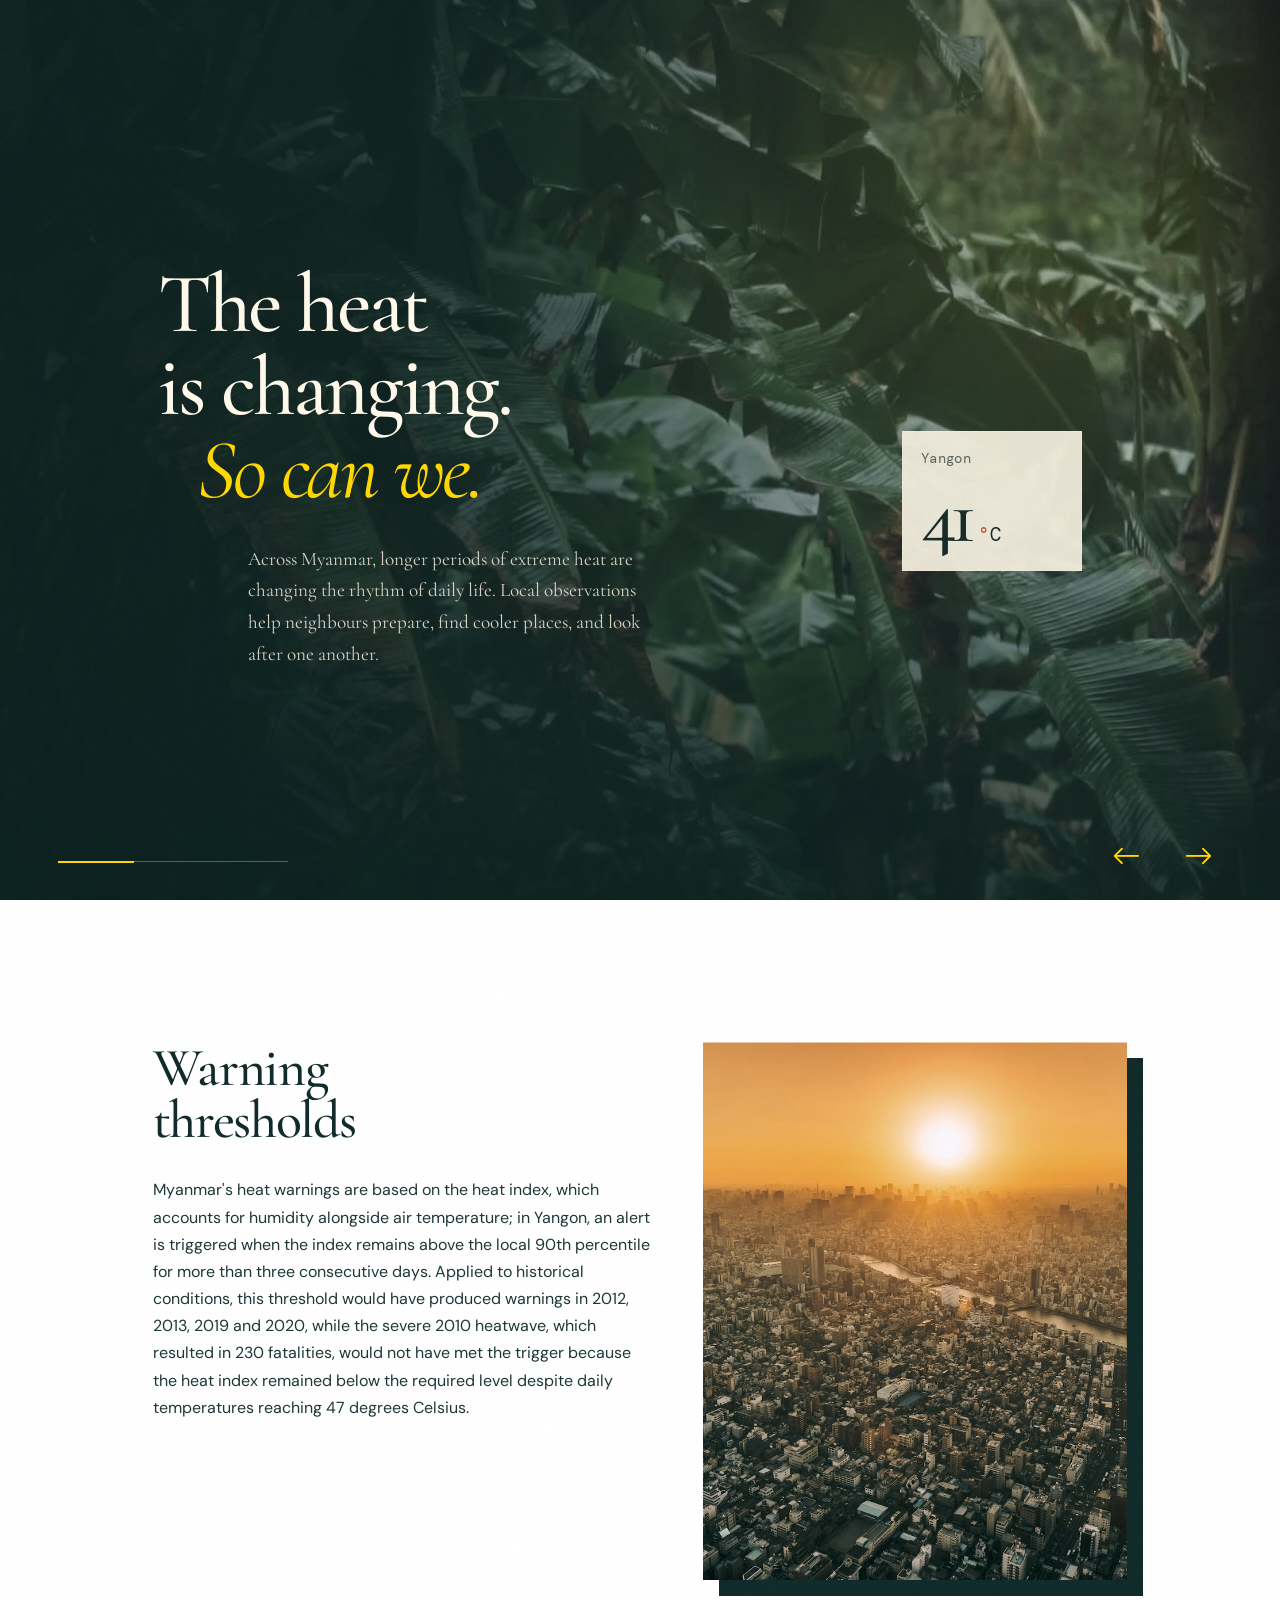
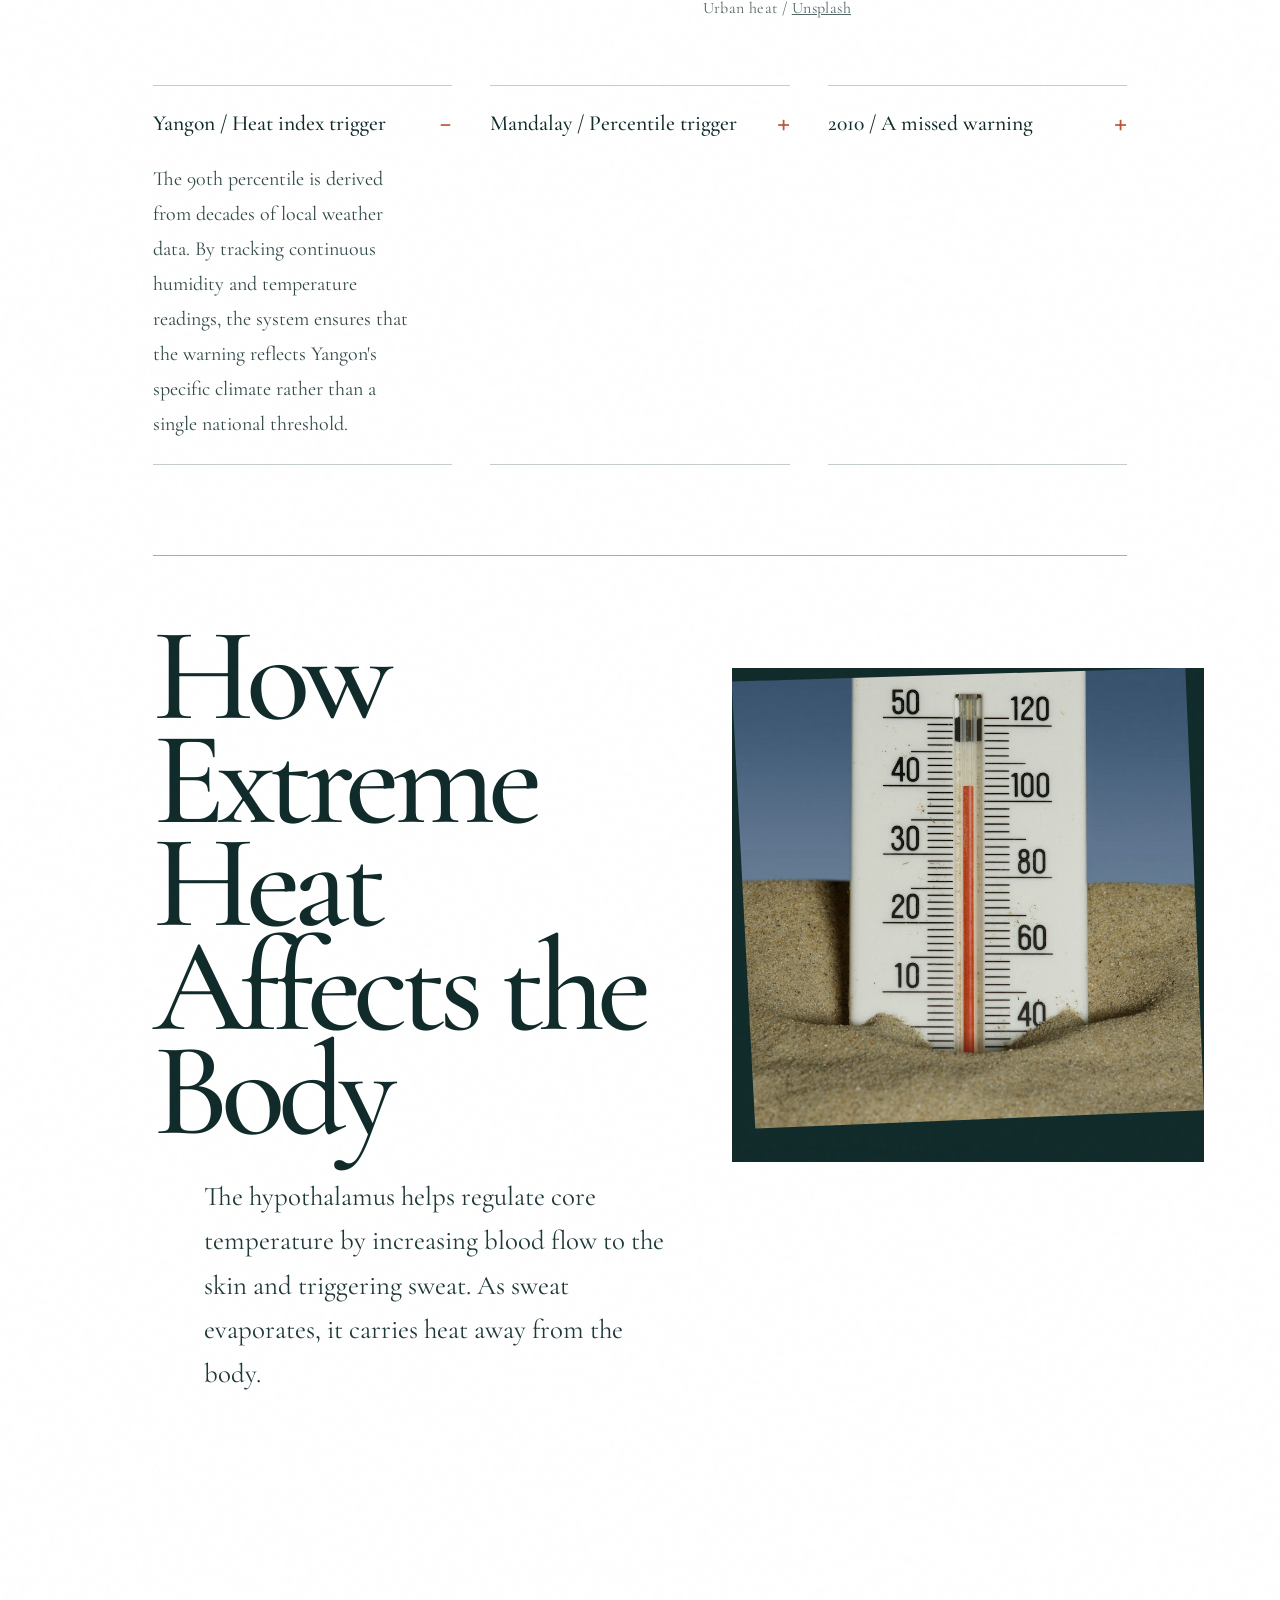
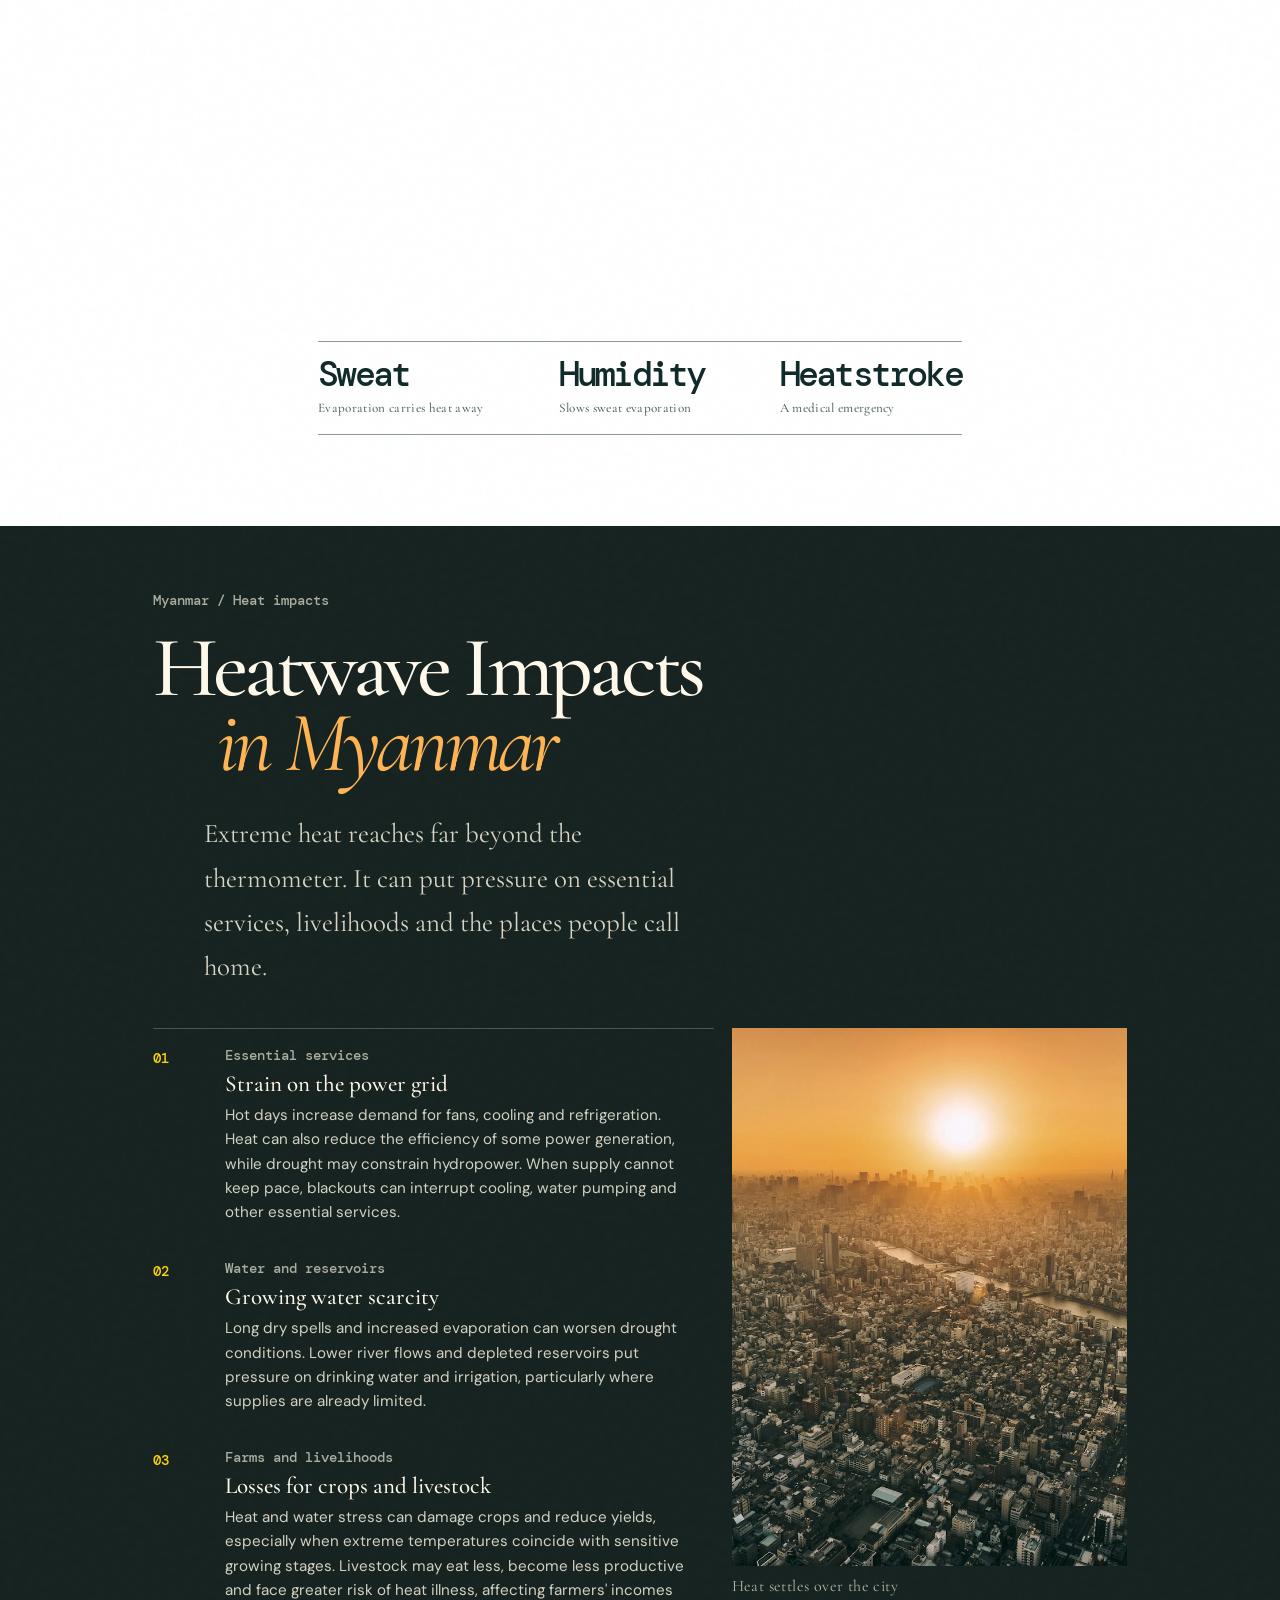
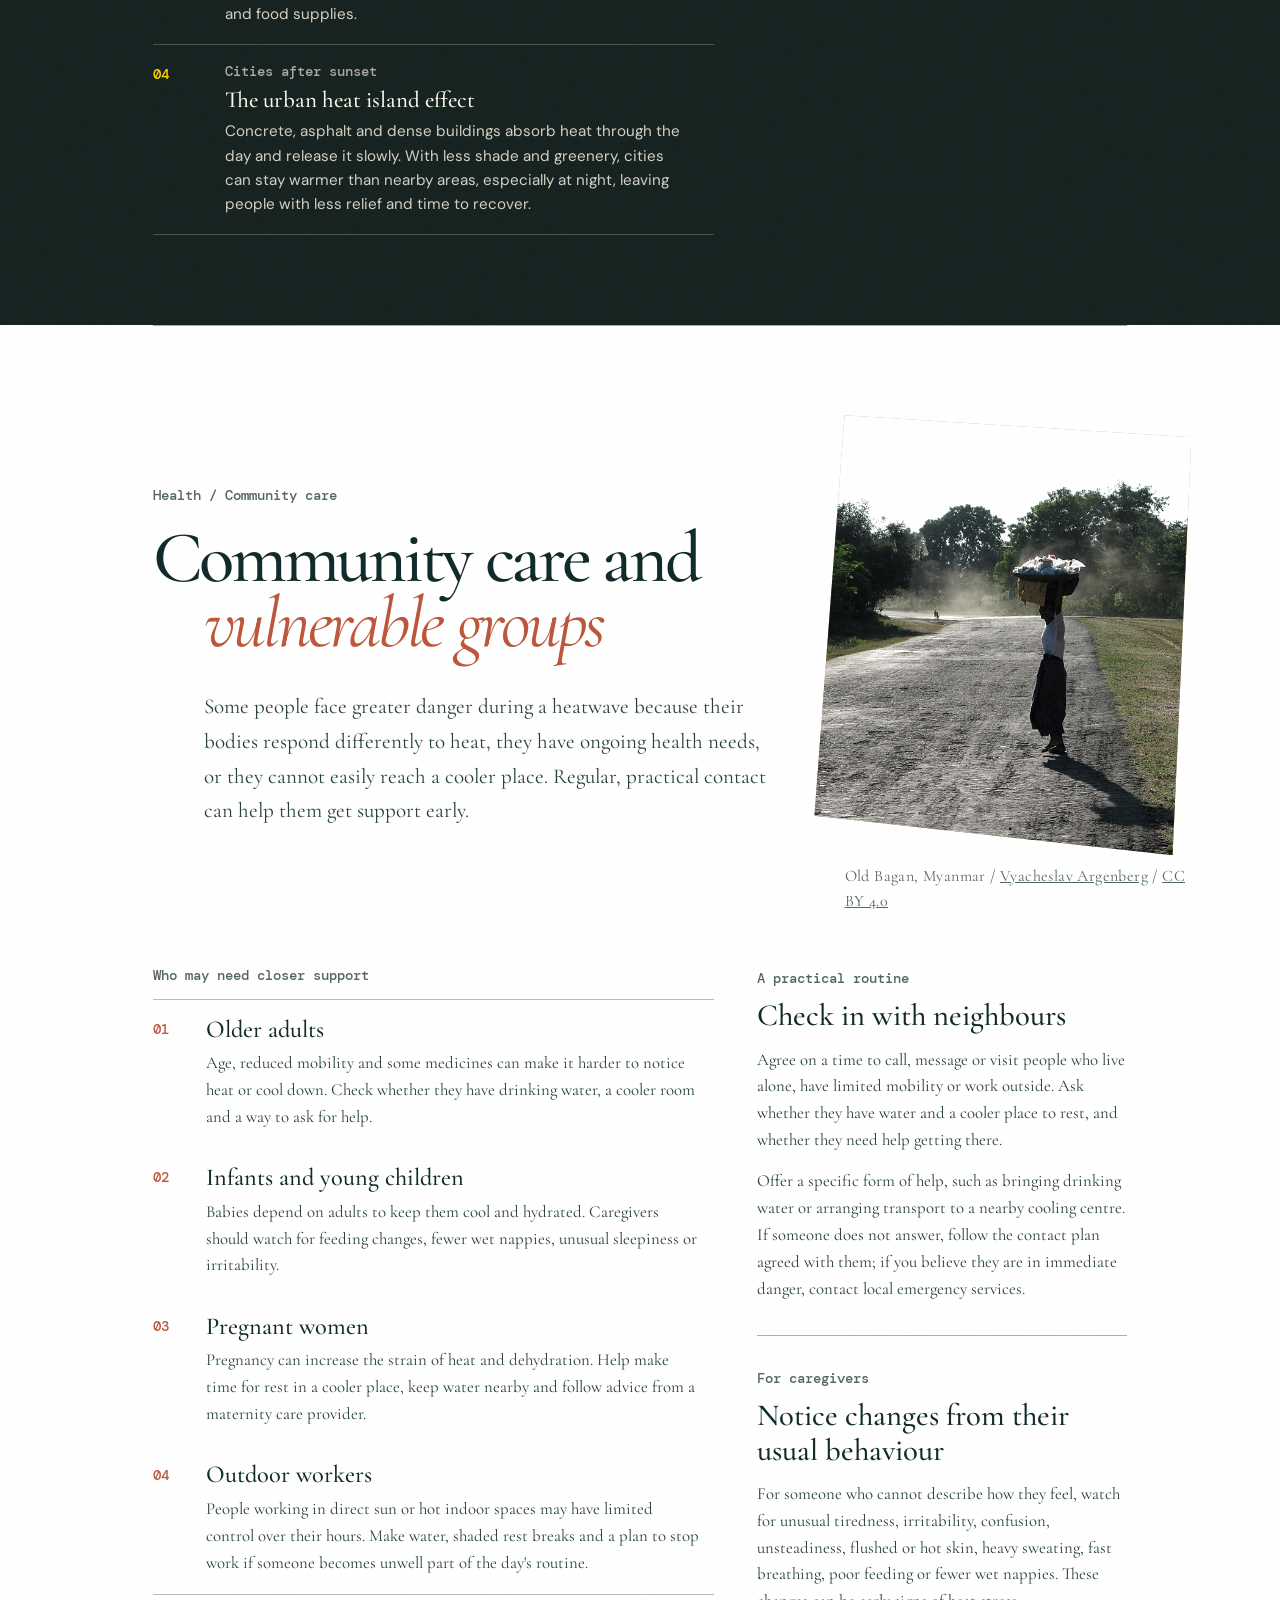
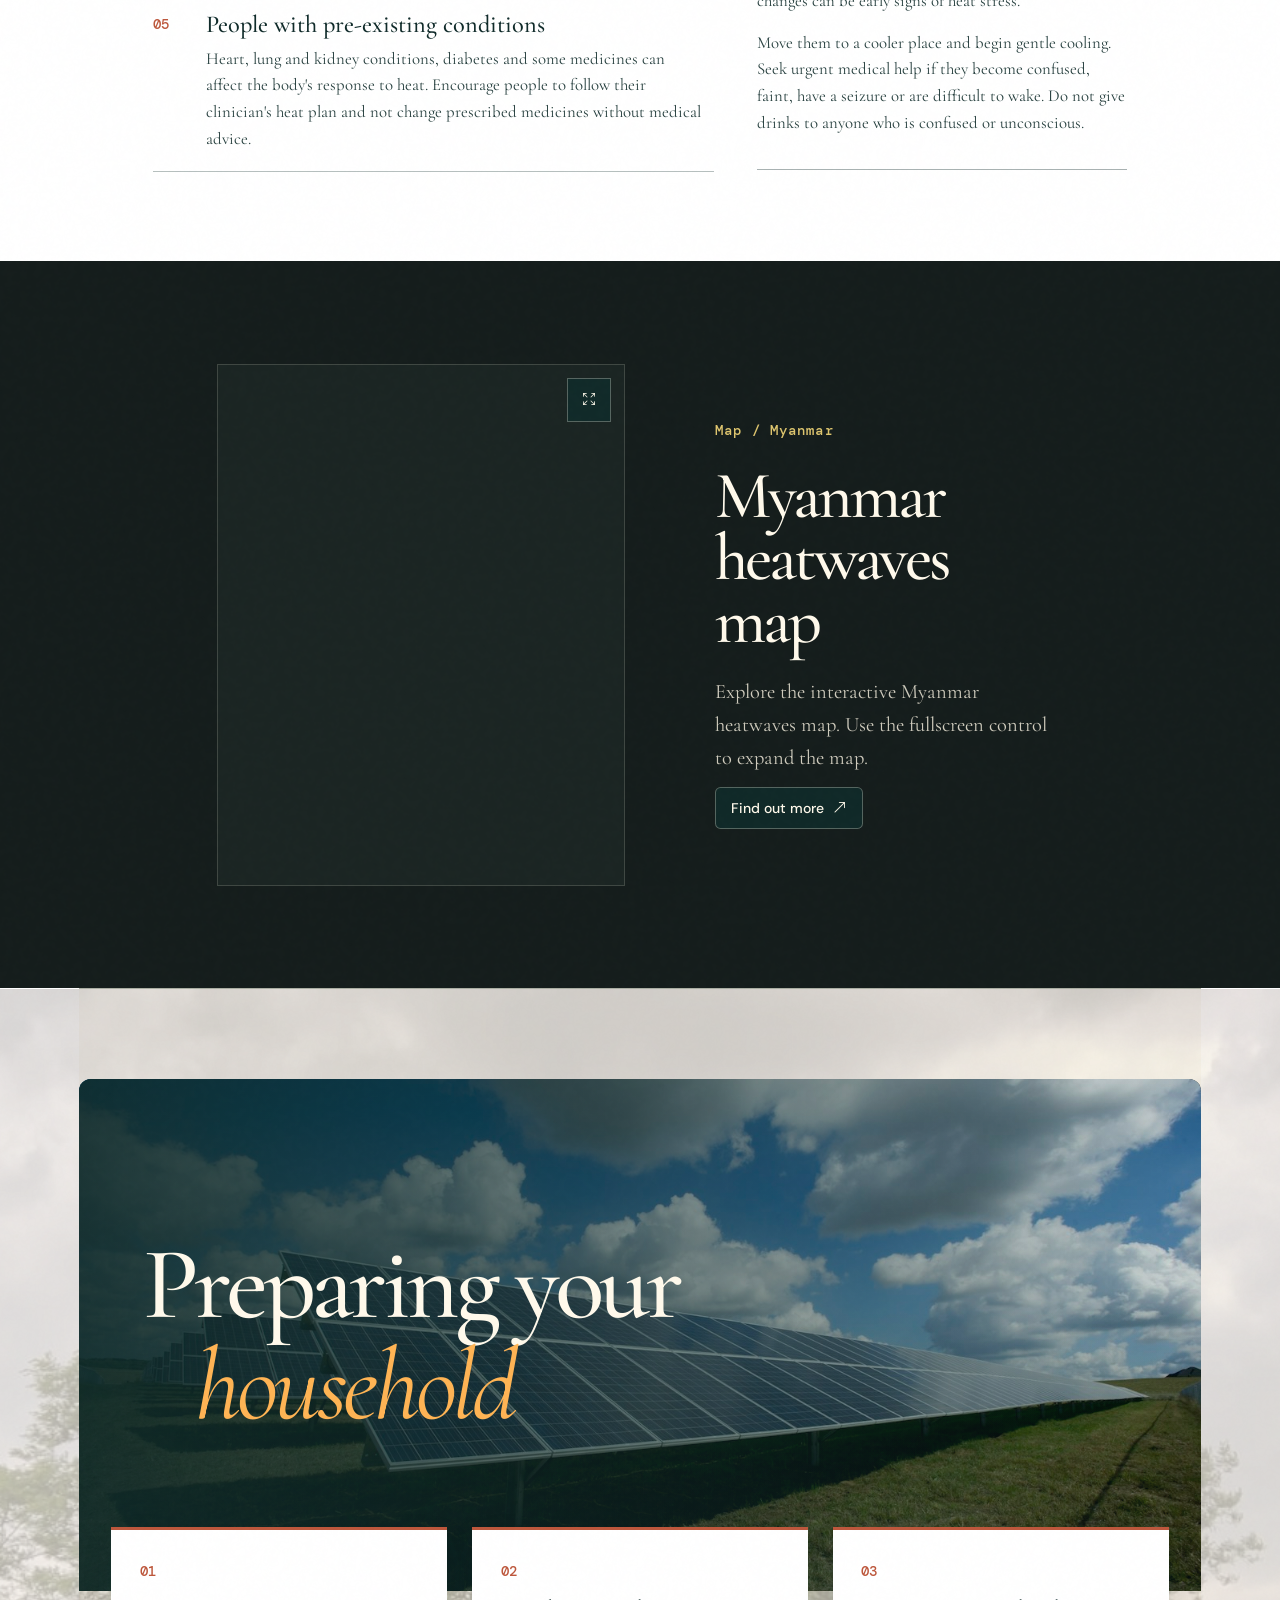
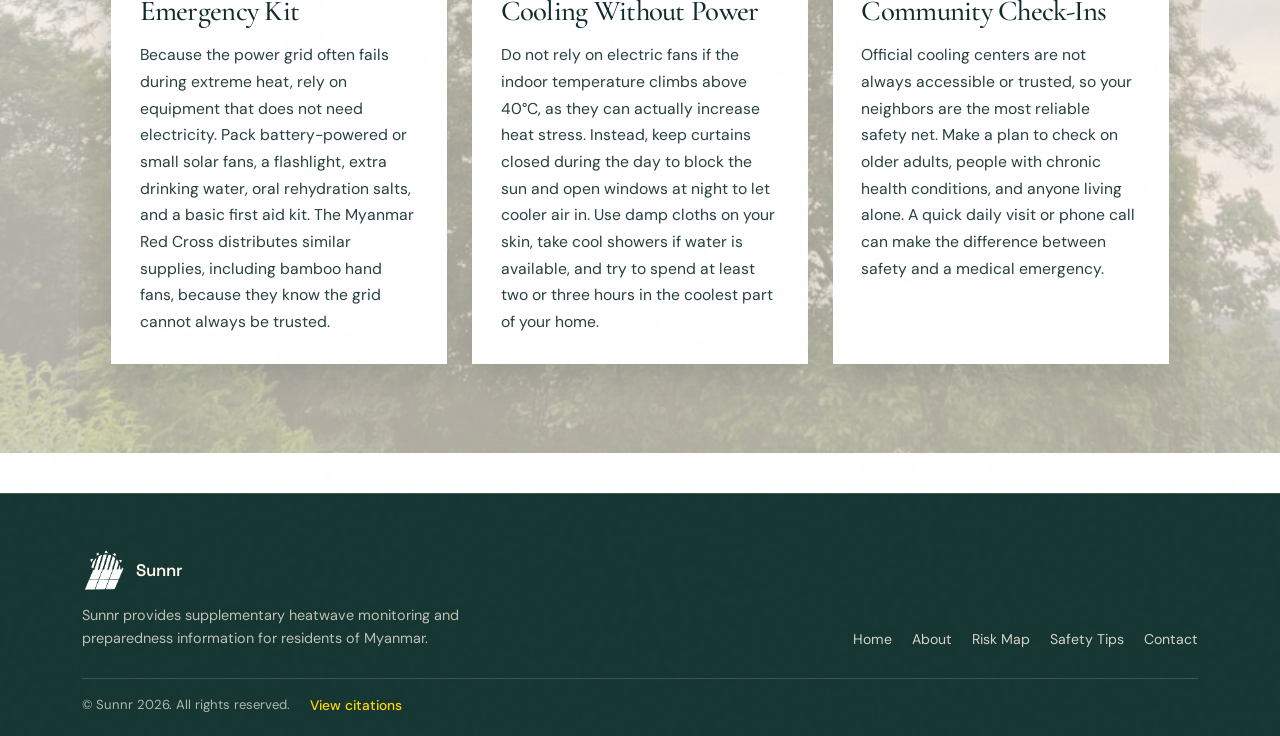
==== commit 689ebf68: "fix(ui): restore missing carousel slide and progress alignment" ====
--- a/index.html
+++ b/index.html
@@ -58,6 +58,25 @@
               </div>
             </div>
           </section>
+          <section class="story-slide solar-slide" data-slide="1" aria-label="How solar energy can help during extreme heat">
+            <video class="scene-video" autoplay muted loop playsinline poster="assets/images/hero-slide-2-poster.jpg" aria-hidden="true"><source src="assets/videos/hero-slide-2.mp4" type="video/mp4" /></video>
+            <div class="scene-wash solar-wash"></div>
+            <div class="container-fluid scene-grid solar-grid">
+              <div class="row h-100 align-items-center gx-0 solar-content">
+                <div class="col-12 col-lg-5 solar-copy">
+                  <h2 class="solar-title">How solar energy<br />can help during<br /><em>extreme heat</em></h2>
+                  <p class="solar-intro">When grid electricity is interrupted, heat can make access to power especially important. Solar panels generate electricity in daylight, and a battery can store some of it for later.</p>
+                  <p class="solar-caveat">Together, they may support fans, suitable cooling equipment and essential devices. Available power depends on sunlight, system size, battery capacity and what is connected.</p>
+                  <button class="research-trigger" type="button" data-bs-toggle="modal" data-bs-target="#solarResearchModal">Explore the research <i class="bi bi-arrow-up-right" aria-hidden="true"></i></button>
+                </div>
+                <div class="col-12 col-lg-6 offset-lg-1 solar-steps" aria-label="How solar and battery storage can support a home">
+                  <article class="solar-step"><span class="solar-step-number">01</span><div><h3>Sunlight becomes electricity</h3><p>Roof-mounted panels generate power during daylight, including when the grid is unavailable.</p></div><i class="bi bi-sun" aria-hidden="true"></i></article>
+                  <article class="solar-step"><span class="solar-step-number">02</span><div><h3>A battery keeps some for later</h3><p>Stored energy can be used after sunset or during a power interruption.</p></div><i class="bi bi-battery-half" aria-hidden="true"></i></article>
+                  <article class="solar-step"><span class="solar-step-number">03</span><div><h3>Essential devices can stay powered</h3><p>Depending on the system, stored electricity may run a fan or other selected household devices.</p></div><i class="bi bi-house-heart" aria-hidden="true"></i></article>
+                </div>
+              </div>
+            </div>
+          </section>
           <section class="story-slide warning-slide" data-slide="2" aria-label="Preparing for extreme heat">
             <video class="scene-video warning-video" autoplay muted loop playsinline poster="assets/images/hero-slide-3-poster.jpg" aria-hidden="true"><source src="assets/videos/hero-slide-3.mp4" type="video/mp4" /></video>
             <div class="scene-wash warning-wash"></div>
@@ -364,6 +383,17 @@
           </div>
       </section>
     </main>
+    <div class="modal fade solar-research-modal" id="solarResearchModal" tabindex="-1" aria-labelledby="solarResearchTitle" aria-describedby="solarResearchDescription" aria-hidden="true">
+      <div class="modal-dialog modal-dialog-centered modal-lg"><div class="modal-content">
+        <div class="modal-header"><div><h2 class="modal-title" id="solarResearchTitle">Solar energy and electricity resilience</h2></div><button type="button" class="btn-close" data-bs-dismiss="modal" aria-label="Close"></button></div>
+        <div class="modal-body" id="solarResearchDescription">
+          <p>A 2026 study by Ohn Zin Lin and colleagues examined a 22 kWp solar photovoltaic and battery installation in Yangon using operational data.</p>
+          <p>Solar generation supplied 47.1% of the monitored site’s annual electricity demand. The findings show how solar generation and storage can contribute to electricity resilience in Myanmar.</p>
+          <p>These results describe one specific installation. They are not a typical household-system expectation and do not establish how long a particular fan or air conditioner could run from a residential battery.</p>
+          <a class="modal-source-link" href="https://doi.org/10.1016/j.renene.2026.125793" target="_blank" rel="noopener noreferrer">Read the original article <i class="bi bi-arrow-up-right" aria-hidden="true"></i></a>
+        </div>
+      </div></div>
+    </div>
     <footer class="site-footer">
       <div class="container footer-inner">
         <div class="footer-copy">
--- a/style.css
+++ b/style.css
@@ -1,4 +1,4 @@
-﻿/* Theme variables */
+/* Theme variables */
 :root {
   --teal: #102b2a;
   --cream: #f3eddd;
@@ -4025,58 +4025,172 @@
     transition: none;
   }
 }
+.safety-hero-section{
+  position: relative;
+  width: 100%;
+  height: 100vh;
+  display: flex;
+  flex-direction: column;
+  justify-content: space-between;
+  background-color: var(--teal);
+  background-image: url('https://plus.unsplash.com/premium_photo-1753235080195-0c76f3b6e2ea?q=80&w=870&auto=format&fit=crop&ixlib=rb-4.1.0&ixid=NHwxMjA3fDA%3D'); 
+  background-size: cover;
+  background-position: center;
+  overflow: hidden;
+}
+.safety-hero-bg-overlay{
+  position: absolute;
+  top: 0;
+  left: 0;
+  width: 100%;
+  height: 100%;
+  background: linear-gradient(180deg, rgba(16, 43, 42, 0.4) 0%, rgba(16, 43, 42, 0.75) 100%);
+  z-index: 1;
+}
+.safety-hero-content-container{
+  position: relative;
+  z-index: 2;
+  margin-top: auto;
+  margin-bottom: auto;
+  padding: 0 2rem;
+  max-width: 900px;
+  text-align: left;
+}
+.safety-hero-main-title{
+  font-family: var(--serif);
+  font-size: clamp(3.5rem, 8vw, 7rem);
+  font-weight: 600;
+  line-height: 1.05;
+  color: var(--cream-bright);
+  margin-bottom: 1rem;
+}
+.safety-hero-subtitle{
+  font-family: var(--sans);
+  font-size: clamp(1rem, 2vw, 1.25rem);
+  color: var(--cream);
+  opacity: 0.9;
+  max-width: 550px;
+  margin: 0;
+  line-height: 1.5;
+}
+.safety-hero-bottom-bar{
+  position: relative;
+  z-index: 2;
+  display: grid;
+  grid-template-columns: repeat(4, 1fr) 220px;
+  width: 100%;
+  background: rgba(16, 43, 42, 0.65);
+  backdrop-filter: blur(12px);
+  -webkit-backdrop-filter: blur(12px);
+  border-top: 1px solid rgba(243, 237, 221, 0.15);
+}
+.safety-hero-bar-item{
+  padding: 1.5rem 2rem;
+  border-right: 1px solid rgba(243, 237, 221, 0.15);
+  display: flex;
+  flex-direction: column;
+  justify-content: center;
+}
+.safety-bar-label{
+  font-family: var(--mono);
+  font-size: 0.75rem;
+  letter-spacing: 1.5px;
+  color: var(--cream);
+  opacity: 0.6;
+  margin-bottom: 0.35rem;
+}
+.safety-bar-value{
+  font-family: var(--sans);
+  font-size: 0.95rem;
+  font-weight: 600;
+  color: var(--cream-bright);
+  white-space: nowrap;
+  overflow: hidden;
+  text-overflow: ellipsis;
+}
+.safety-hero-action-btn{
+  background-color: var(--cream);
+  color: var(--rusk);
+  display: flex;
+  align-items: center;
+  justify-content: center;
+  text-decoration: none;
+  font-family: var(--sans);
+  font-weight: 700;
+  font-size: 1rem;
+  transition: background-color 0.3s ease, color 0.3s ease;
+}
+@media (max-width: 992px){
+  .safety-hero-bottom-bar{
+    grid-template-columns: repeat(2, 1fr);
+  }
+  .safety-hero-explore-btn{
+    grid-column: span 2;
+    padding: 1.25rem;
+  }
+}
+@media (max-width: 576px){
+  .safety-hero-bottom-bar{
+    grid-template-columns: 1fr;
+  }
+  .safety-hero-explore-btn{
+    grid-column: span 1;
+  }
+}
 
 .site-footer {
-  padding: clamp(2.75rem, 5vw, 4.25rem) 0 1.25rem;
+  padding: clamp(2.5rem, 5vw, 3.5rem) 0 1.25rem;
   border-top: 1px solid rgba(243, 237, 221, .18);
   background: #163633;
 }
 
 .footer-inner {
   display: grid;
-  grid-template-columns: minmax(260px, 1fr) minmax(280px, 1fr);
+  grid-template-columns: minmax(0, 1fr) minmax(0, 1fr);
   align-items: start;
-  gap: 2rem 4rem;
+  gap: 1.75rem 3rem;
 }
 
 .footer-inner .footer-copy {
-  max-width: 430px;
-}
-
-.footer-inner .footer-copy p {
-  margin: 0;
-  color: rgba(243, 237, 221, .72);
-  font: 400 .9rem/1.6 var(--sans);
+  max-width: 440px;
 }
 
 .footer-inner .footer-brand {
   display: inline-flex;
   align-items: center;
-  gap: .75rem;
-  margin-bottom: 1rem;
+  gap: .7rem;
+  margin-bottom: .85rem;
   color: var(--cream-bright);
-  font: 600 1.15rem/1 "Space Grotesk", var(--sans);
+  font: 600 1.05rem/1.2 "Space Grotesk", var(--sans);
   text-decoration: none;
 }
 
 .footer-inner .footer-brand img {
+  display: block;
   width: auto;
-  height: 38px;
+  height: 40px;
+  max-width: 160px;
   object-fit: contain;
+}
+
+.footer-inner .footer-copy p {
+  margin: 0;
+  color: rgba(243, 237, 221, .76);
+  font: 400 .9rem/1.6 var(--sans);
 }
 
 .footer-inner .footer-nav {
   display: flex;
   flex-wrap: wrap;
+  align-self: end;
   justify-content: flex-end;
-  align-self: end;
-  gap: .75rem 1.5rem;
-  padding-top: 0;
+  gap: .6rem 1.25rem;
+  padding: 0;
 }
 
 .footer-inner .footer-nav a {
-  color: rgba(243, 237, 221, .82);
-  font: 400 .9rem/1.5 var(--sans);
+  color: rgba(243, 237, 221, .86);
+  font: 400 .88rem/1.5 var(--sans);
   text-decoration: none;
 }
 
@@ -4090,19 +4204,19 @@
   grid-column: 1 / -1;
   align-items: center;
   gap: .5rem 1.25rem;
-  padding-top: 1.1rem;
+  padding-top: 1rem;
   border-top: 1px solid rgba(243, 237, 221, .16);
 }
 
 .footer-inner .footer-copyright {
   margin: 0;
-  color: rgba(243, 237, 221, .68);
+  color: rgba(243, 237, 221, .7);
   font: 400 .82rem/1.5 var(--sans);
 }
 
 .footer-inner .footer-citations-link {
   color: var(--yellow);
-  font: 500 .84rem/1.5 var(--sans);
+  font: 500 .86rem/1.5 var(--sans);
   text-decoration: none;
 }
 
@@ -4184,6 +4298,7 @@
 
   .footer-inner .footer-nav {
     align-self: stretch;
+    justify-content: flex-start;
   }
 
   .footer-inner .footer-meta {
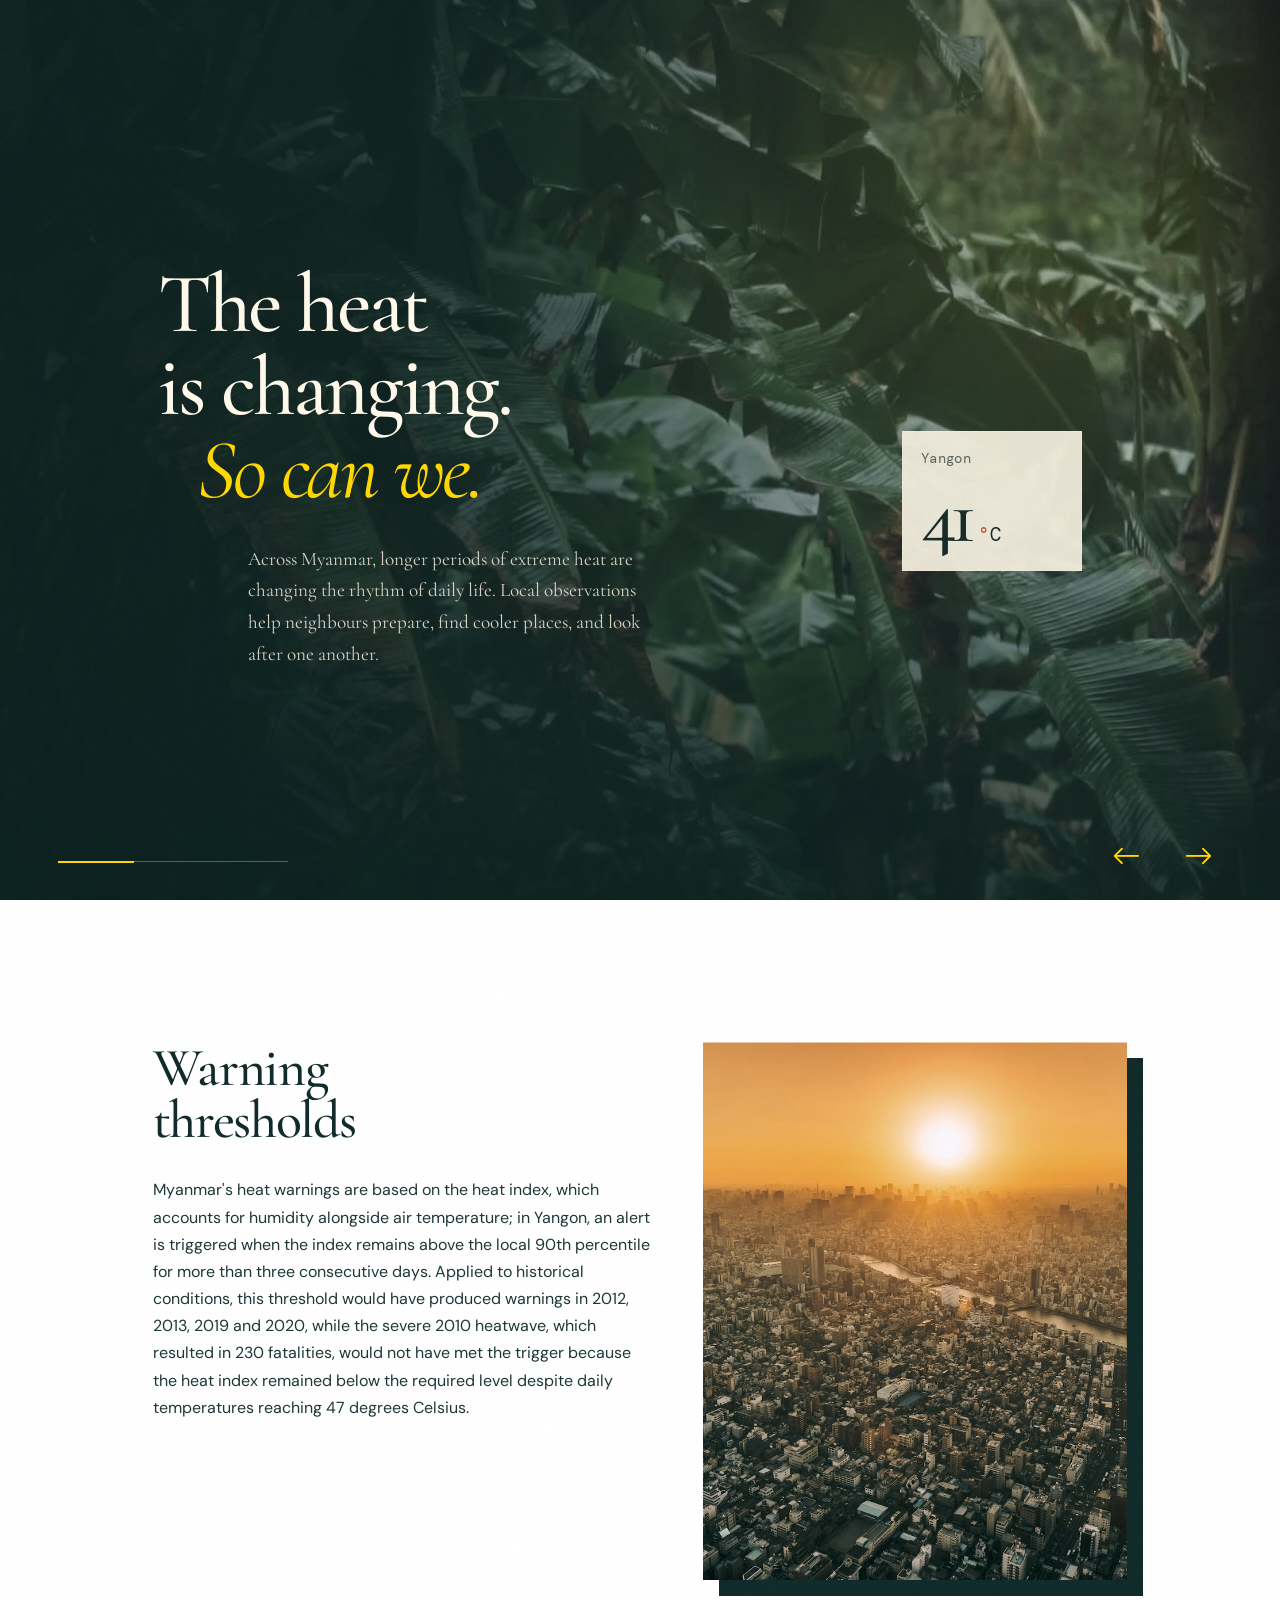
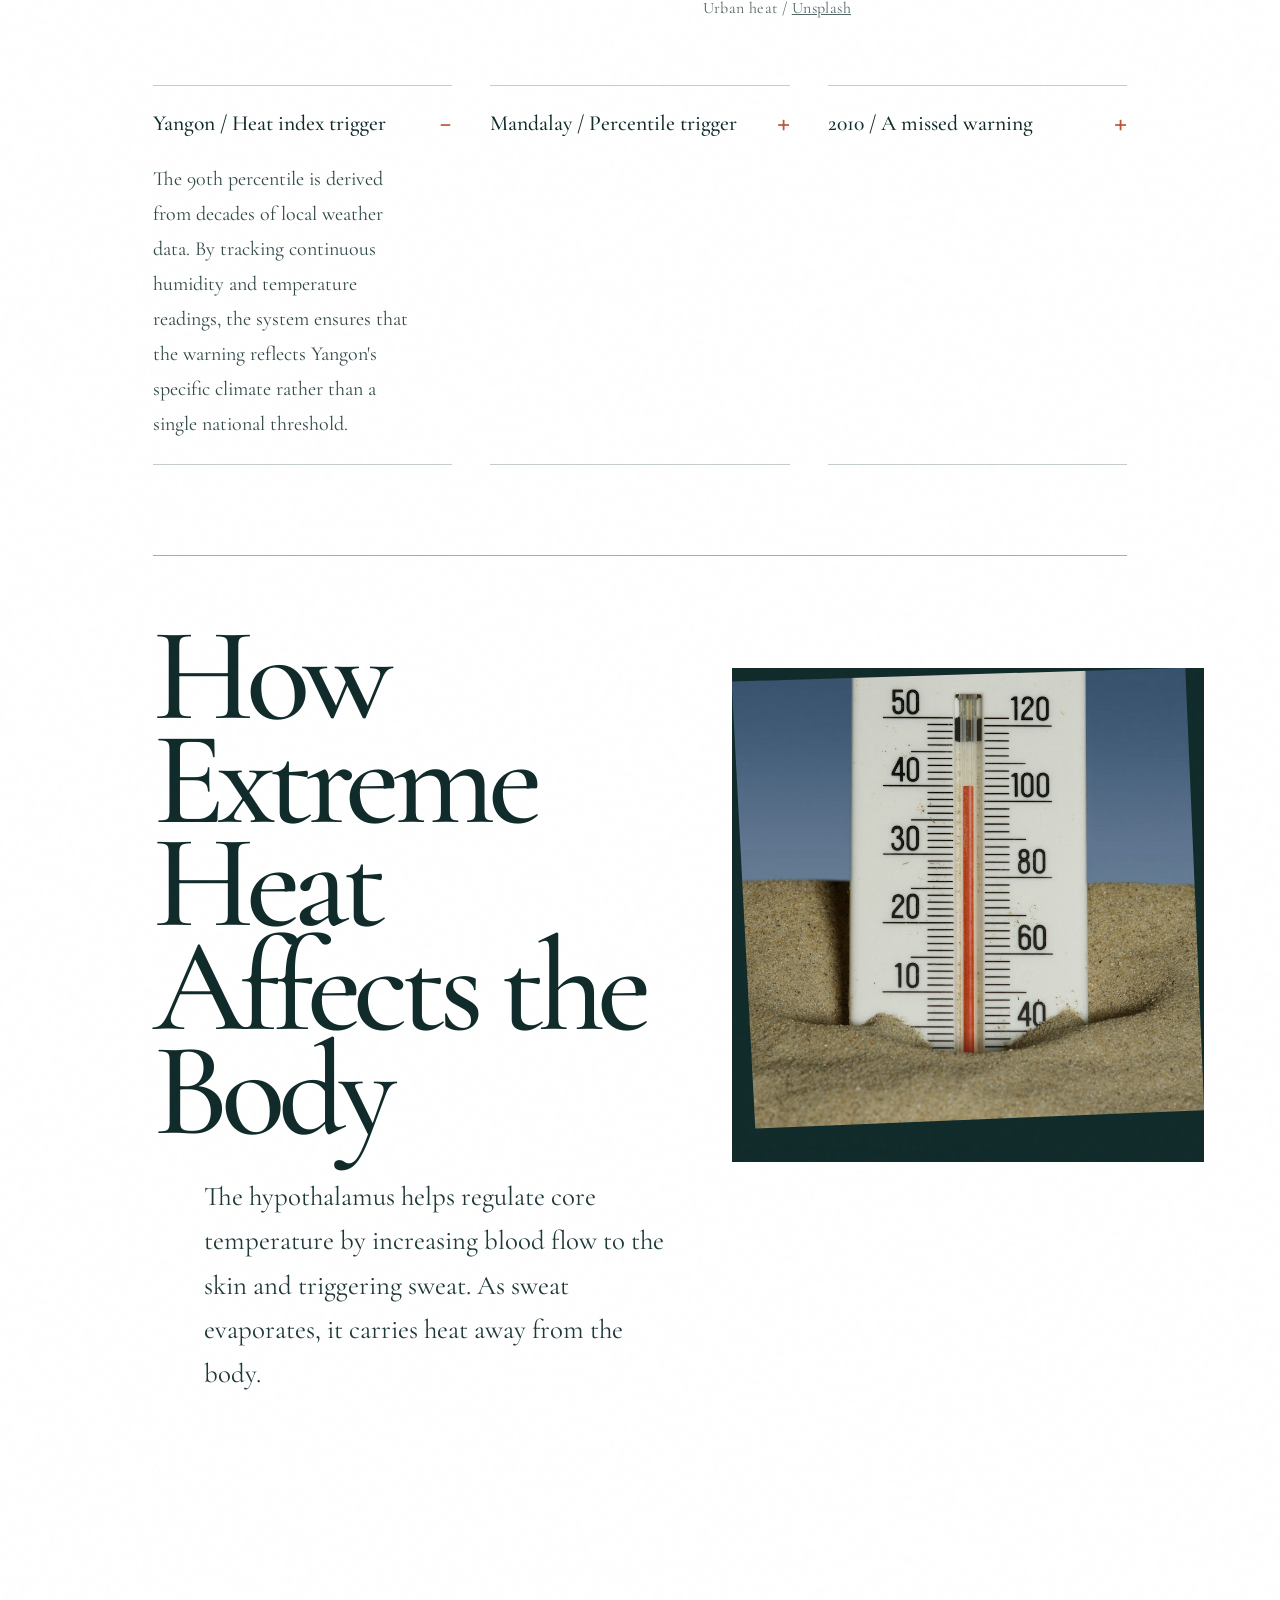
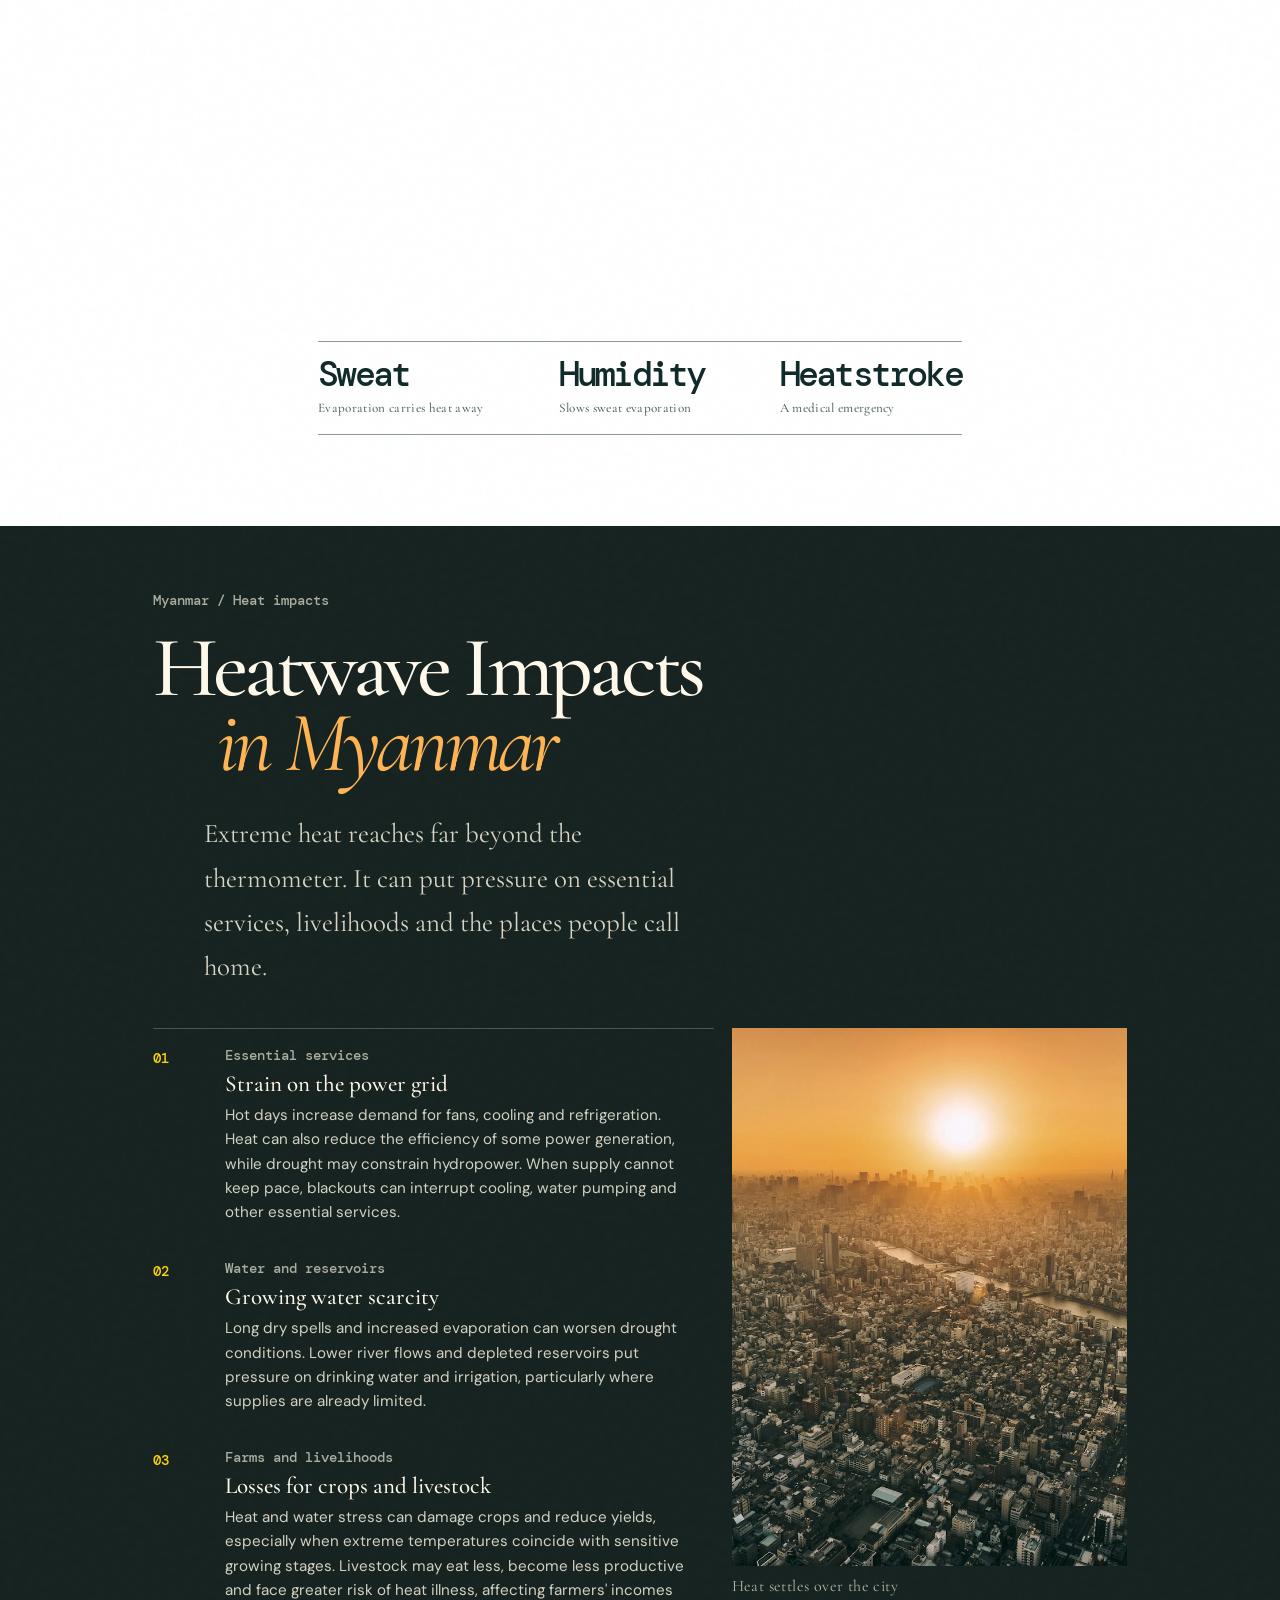
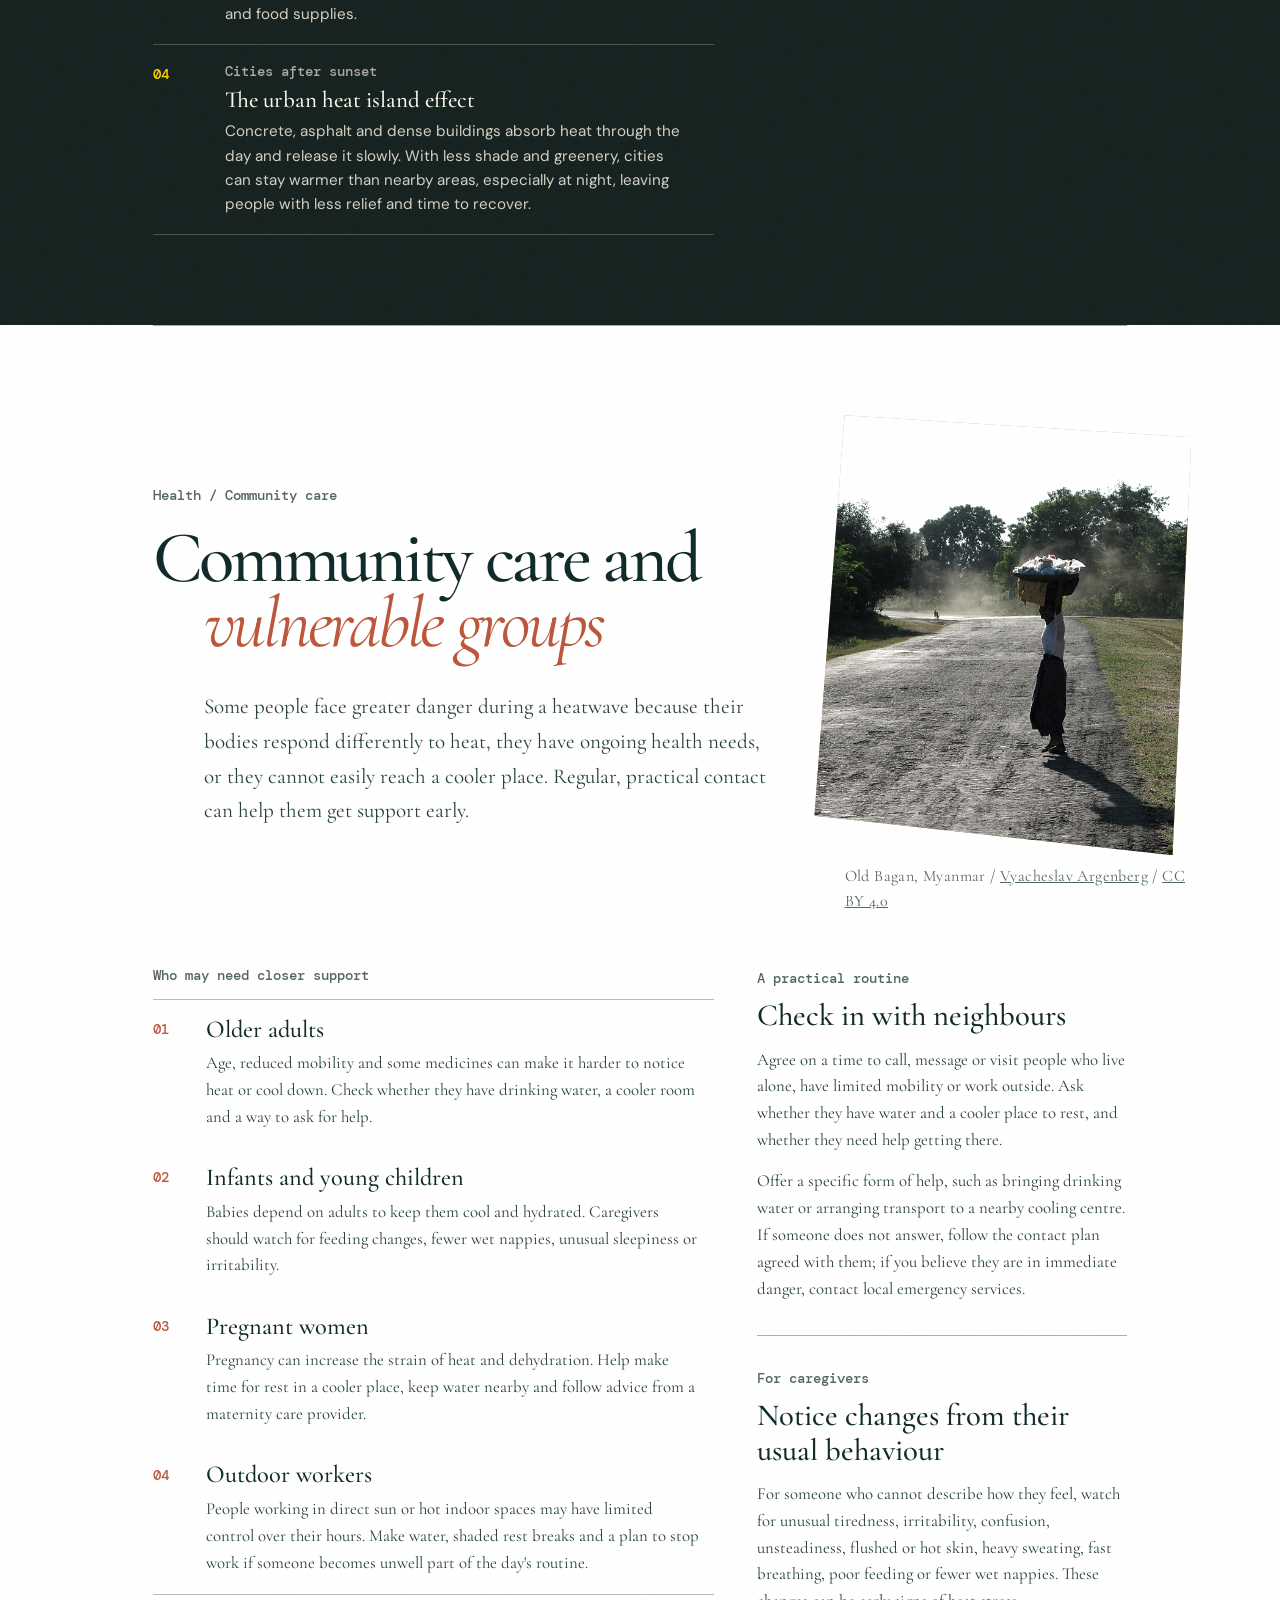
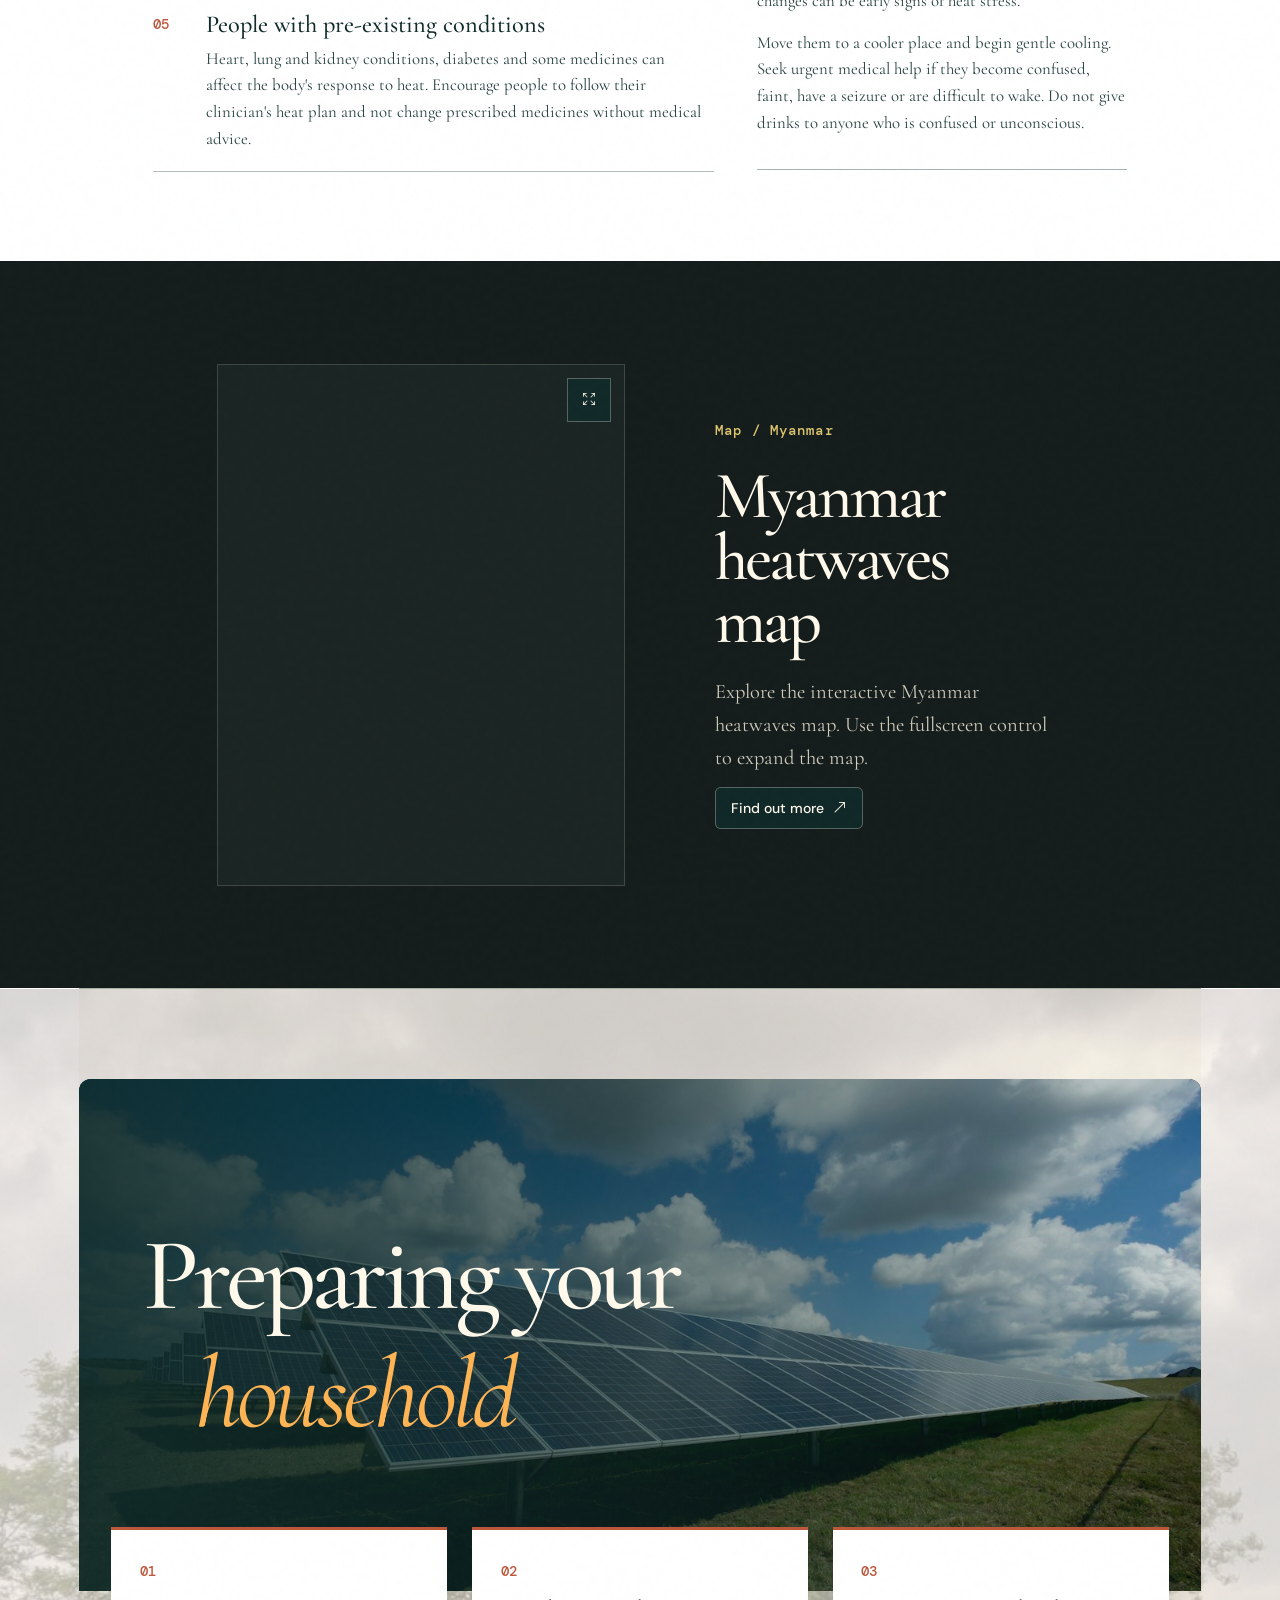
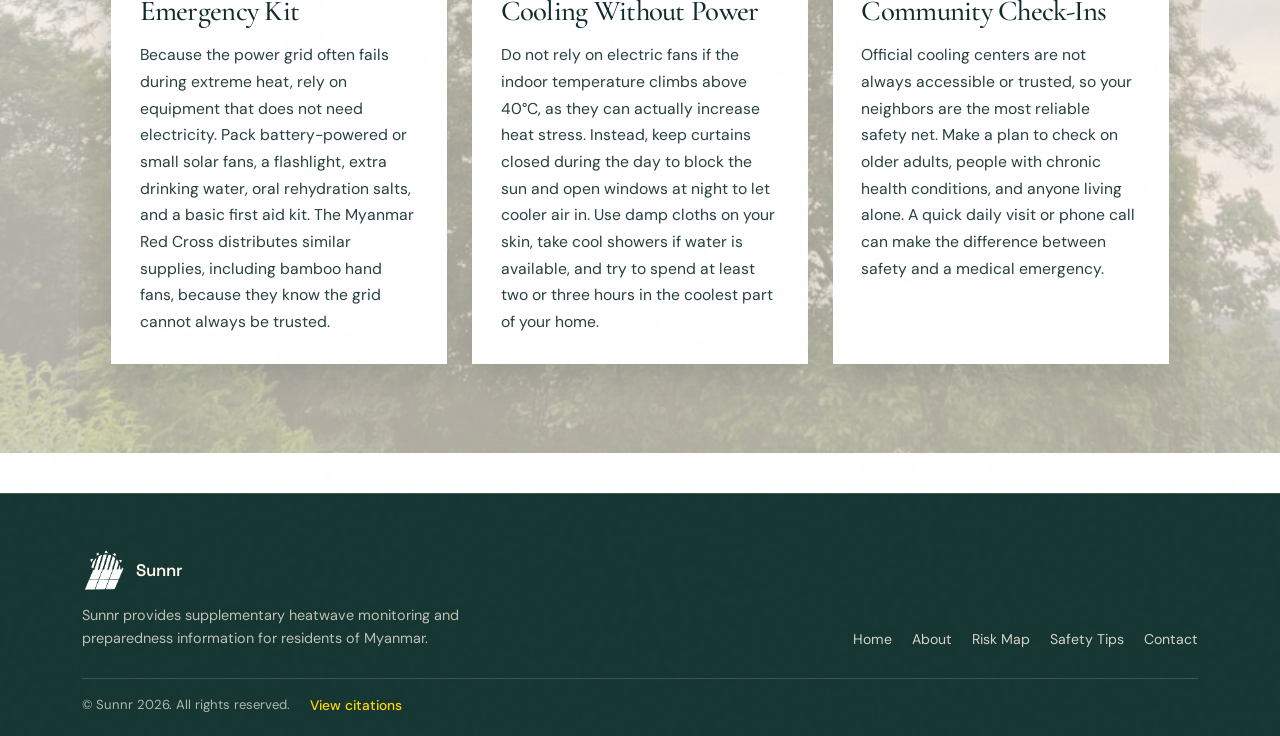
==== commit 50a13ef4: "fix(ui): adjusted navbar sizing, marking, stickiness and spacing across pages fixed the home page's " ====
--- a/index.html
+++ b/index.html
@@ -24,7 +24,7 @@
           <a class="navbar-brand site-brand" href="index.html"><img src="assets/images/logo-white.png" alt="" /><span class="brand-word">Sunnr</span></a>
           <button class="navbar-toggler" type="button" data-bs-toggle="collapse" data-bs-target="#mainNavbar" aria-controls="mainNavbar" aria-expanded="false" aria-label="Toggle navigation"><span class="menu-icon"></span></button>
           <div class="collapse navbar-collapse" id="mainNavbar">
-            <ul class="navbar-nav ms-auto align-i49886876tems-xl-center">
+            <ul class="navbar-nav ms-auto align-items-xl-center">
               <li class="nav-item"><a class="nav-link active" aria-current="page" href="index.html">Home</a></li>
               <li class="nav-item"><a class="nav-link" href="about.html">About us</a></li>
               <li class="nav-item"><a class="nav-link" href="solar-control.html">Solar panel control</a></li>
--- a/style.css
+++ b/style.css
@@ -1,4 +1,4 @@
-/* Theme variables */
+﻿/* Theme variables */
 :root {
   --teal: #102b2a;
   --cream: #f3eddd;
@@ -2396,12 +2396,18 @@
 }
 
 body.safety-page .site-header {
+  position: fixed;
+  z-index: 1000;
+  top: 0;
+  right: 0;
+  left: 0;
   border-bottom: 1px solid rgba(243,237,221,.13);
   background: rgba(16,43,42,.98);
 }
 
 body.safety-page {
   min-height: 100vh;
+  padding-top: 76px;
   overflow-x: hidden;
   overflow-y: auto;
   background-color: var(--cream);
@@ -2430,7 +2436,6 @@
   font-family: var(--mono);
   font-size: var(--mono-label-size);
   letter-spacing: 2px;
-  text-transform: uppercase;
 }
 
 .safety-page .heatwave-action-section .section-title {
@@ -2510,47 +2515,6 @@
   pointer-events: auto;
 }
 
-body.home-page .site-navbar {
-  min-height: 82px;
-  padding: 12px 0;
-}
-
-body.home-page .site-brand {
-  font-size: 1.05rem;
-  letter-spacing: .02em;
-}
-
-body.home-page .site-navbar .navbar-nav {
-  gap: clamp(2px, .55vw, 11px);
-}
-
-body.home-page .site-navbar .nav-link {
-  padding: 13px 8px;
-  color: rgba(243,237,221,.76);
-  font: 500 .78rem/1.4 var(--sans);
-  letter-spacing: 0;
-}
-
-body.home-page .site-navbar .nav-link::after {
-  right: 8px;
-  bottom: 5px;
-  left: 8px;
-  width: auto;
-  transform: scaleX(0);
-  transform-origin: left;
-  transition: transform .3s ease;
-}
-
-body.home-page .site-navbar .nav-link:hover::after,
-body.home-page .site-navbar .nav-link:focus-visible::after,
-body.home-page .site-navbar .nav-link.active::after {
-  transform: scaleX(1);
-}
-
-body.home-page .site-navbar .nav-link.active {
-  color: var(--yellow);
-}
-
 .home-page .story-viewport {
   position: relative;
   inset: auto;
@@ -2571,6 +2535,10 @@
 }
 
 @media (max-width: 1199.98px) {
+  body.safety-page {
+    padding-top: 68px;
+  }
+
   .site-navbar {
     min-height: 68px;
   }
@@ -2595,34 +2563,11 @@
     right: auto;
   }
 
-  body.home-page .site-navbar {
-    min-height: 68px;
-  }
-
   .home-page .story-viewport {
     height: 100vh;
     height: 100svh;
   }
 
-  body.home-page .site-navbar .navbar-nav {
-    gap: 0;
-    padding: 13px 0 10px;
-  }
-
-  body.home-page .site-navbar .nav-link {
-    padding: 11px 0;
-  }
-
-  body.home-page .site-navbar .nav-link::after {
-    right: auto;
-    bottom: 5px;
-    left: 0;
-    width: 36px;
-  }
-
-  body.home-page .site-navbar .nav-link.active::after {
-    right: auto;
-  }
 }
 
 .field-report {
@@ -3532,7 +3477,7 @@
 .household-preparedness-heading h2 {
   margin: 0;
   color: var(--cream-bright);
-  font: 500 clamp(4rem, 8vw, 9rem)/.98 var(--serif);
+  font: 500 clamp(4rem, 8vw, 9rem)/1.15 var(--serif);
   letter-spacing: -.045em;
 }
 
@@ -4304,4 +4249,1405 @@
   .footer-inner .footer-meta {
     flex-wrap: wrap;
   }
+}
+.safety-general-action *,
+.safety-general-action *::before,
+.safety-general-action *::after {
+  box-sizing: border-box;
+}
+
+.safety-general-action img {
+  display: block;
+  width: 100%;
+  height: 100%;
+  object-fit: cover;
+}
+
+.safety-general-action h2,
+.safety-general-action h3,
+.safety-general-action h4,
+.safety-general-action p {
+  margin-top: 0;
+}
+
+.safety-general-action em {
+  color: var(--rust);
+  font-family: var(--serif);
+  font-weight: 400;
+}
+
+.safety-general-action__container {
+  width: 100%;
+  max-width: 1440px;
+  margin: 0 auto;
+}
+
+.safety-general-action__eyebrow,
+.safety-general-action__mini-label {
+  color: var(--rust);
+  font-family: var(--mono);
+  font-size: 11px;
+  letter-spacing: 1.8px;
+}
+
+.safety-general-action__heading {
+  display: grid;
+  grid-template-columns: 1.1fr .9fr;
+  gap: 70px;
+  align-items: end;
+  padding: 85px 9% 75px;
+  background: var(--cream);
+  color: var(--teal);
+}
+
+.safety-general-action__heading h2 {
+  max-width: 650px;
+  margin: 17px 0 0;
+  font-size: clamp(45px, 5.5vw, 72px);
+  font-weight: 400;
+  line-height: 1.05;
+  letter-spacing: -2px;
+}
+
+.safety-general-action__heading p {
+  max-width: 470px;
+  margin-bottom: 5px;
+  color: #666b60;
+  font-size: 14px;
+  line-height: 2;
+}
+
+.safety-general-action__category {
+  padding: 85px 9%;
+  border-bottom: 1px solid rgba(243, 237, 221, .13);
+}
+
+.safety-general-action__category:nth-of-type(even) {
+  background: #183735;
+}
+
+.safety-general-action__category-heading {
+  margin-bottom: 45px;
+}
+
+.safety-general-action__category-heading > span {
+  color: var(--yellow);
+  font-family: var(--mono);
+  font-size: 10px;
+  letter-spacing: 1.8px;
+}
+
+.safety-general-action__category-heading h3 {
+  margin: 13px 0 0;
+  color: var(--cream);
+  font-size: clamp(40px, 5vw, 60px);
+  font-weight: 400;
+  line-height: 1.05;
+}
+
+.safety-general-action__exposure-grid {
+  display: grid;
+  grid-template-columns: 1fr 1fr;
+  gap: 55px;
+}
+
+.safety-general-action__image-card {
+  position: relative;
+  min-height: 490px;
+  overflow: hidden;
+}
+
+.safety-general-action__image-card img {
+  position: absolute;
+  inset: 0;
+  transition: transform .6s ease;
+}
+
+.safety-general-action__image-card:hover img {
+  transform: scale(1.05);
+}
+
+.safety-general-action__image-card::after {
+  position: absolute;
+  inset: 0;
+  background: linear-gradient(
+    transparent 45%,
+    rgba(16, 43, 42, .9)
+  );
+  content: "";
+}
+
+.safety-general-action__image-caption {
+  position: absolute;
+  z-index: 1;
+  right: 30px;
+  bottom: 30px;
+  left: 30px;
+}
+
+.safety-general-action__image-caption span {
+  color: var(--yellow);
+  font-family: var(--mono);
+  font-size: 10px;
+  letter-spacing: 1.5px;
+}
+
+.safety-general-action__image-caption h4 {
+  margin: 10px 0 0;
+  color: var(--cream);
+  font-family: var(--serif);
+  font-size: 40px;
+  line-height: 1.1;
+}
+
+.safety-general-action__tip-list {
+  display: flex;
+  flex-direction: column;
+}
+
+.safety-general-action__tip {
+  display: flex;
+  gap: 22px;
+  padding: 22px 0;
+  border-bottom: 1px solid rgba(243, 237, 221, .17);
+}
+
+.safety-general-action__tip:first-child {
+  padding-top: 0;
+}
+
+.safety-general-action__tip > i {
+  flex-shrink: 0;
+  color: var(--yellow);
+  font-size: 23px;
+}
+
+.safety-general-action__tip h4 {
+  margin-bottom: 8px;
+  color: var(--cream);
+  font-size: 17px;
+  font-weight: 500;
+}
+
+.safety-general-action__tip p {
+  margin-bottom: 0;
+  color: var(--cream);
+  font-size: 12px;
+  line-height: 1.9;
+}
+
+.safety-general-action__cooling-grid {
+  display: grid;
+  grid-template-columns: repeat(3, 1fr);
+  gap: 22px;
+}
+
+.safety-general-action__cooling-card {
+  overflow: hidden;
+  background: var(--cream);
+  color: var(--teal);
+}
+
+.safety-general-action__cooling-image {
+  height: 240px;
+  overflow: hidden;
+}
+
+.safety-general-action__cooling-image img {
+  transition: transform .6s ease;
+}
+
+.safety-general-action__cooling-card:hover img {
+  transform: scale(1.06);
+}
+
+.safety-general-action__cooling-content {
+  position: relative;
+  min-height: 230px;
+  padding: 27px;
+}
+
+.safety-general-action__cooling-content > span {
+  color: var(--rust);
+  font-family: var(--mono);
+  font-size: 10px;
+  letter-spacing: 1px;
+}
+
+.safety-general-action__cooling-content > i {
+  display: block;
+  margin: 17px 0 8px;
+  color: var(--rust);
+  font-size: 23px;
+}
+
+.safety-general-action__cooling-content h4 {
+  margin-bottom: 10px;
+  font-family: var(--serif);
+  font-size: 29px;
+  line-height: 1.1;
+}
+
+.safety-general-action__cooling-content p {
+  margin-bottom: 0;
+  color: #64675e;
+  font-size: 12px;
+  line-height: 1.9;
+}
+
+.safety-general-action__home-layout {
+  display: grid;
+  grid-template-columns: .95fr 1.05fr;
+  gap: 50px;
+}
+
+.safety-general-action__home-visual {
+  position: relative;
+  min-height: 560px;
+  overflow: hidden;
+}
+
+.safety-general-action__home-visual > img {
+  position: absolute;
+  inset: 0;
+}
+
+.safety-general-action__temperature {
+  position: absolute;
+  right: 0;
+  bottom: 0;
+  left: 0;
+  padding: 27px;
+  background: rgba(16, 43, 42, .94);
+}
+
+.safety-general-action__temperature > span {
+  color: var(--yellow);
+  font-family: var(--mono);
+  font-size: 10px;
+  letter-spacing: 1.3px;
+}
+
+.safety-general-action__temperature-values {
+  display: flex;
+  align-items: center;
+  gap: 30px;
+  margin: 17px 0;
+}
+
+.safety-general-action__temperature-values div:not(
+  .safety-general-action__temperature-divider
+) {
+  display: flex;
+  flex-direction: column;
+}
+
+.safety-general-action__temperature-values strong {
+  color: var(--cream);
+  font-family: var(--serif);
+  font-size: 53px;
+  line-height: 1;
+}
+
+.safety-general-action__temperature-values small {
+  margin-top: 8px;
+  color: var(--cream);
+  font-family: var(--mono);
+  font-size: 9px;
+  letter-spacing: 1px;
+}
+
+.safety-general-action__temperature-divider {
+  width: 1px;
+  height: 60px;
+  background: rgba(243, 237, 221, .3);
+}
+
+.safety-general-action__temperature p {
+  margin-bottom: 0;
+  color: var(--cream);
+  font-size: 11px;
+}
+
+.safety-general-action__home-tips {
+  display: flex;
+  flex-direction: column;
+}
+
+.safety-general-action__home-tip {
+  display: grid;
+  grid-template-columns: 38px 1fr;
+  gap: 18px;
+  padding: 23px 0;
+  border-bottom: 1px solid rgba(243, 237, 221, .17);
+}
+
+.safety-general-action__home-tip:first-child {
+  padding-top: 0;
+}
+
+.safety-general-action__home-tip > span {
+  color: var(--yellow);
+  font-family: var(--mono);
+  font-size: 11px;
+}
+
+.safety-general-action__home-tip h4 {
+  margin-bottom: 8px;
+  color: var(--cream);
+  font-size: 17px;
+  font-weight: 500;
+}
+
+.safety-general-action__home-tip p {
+  margin-bottom: 0;
+  color: var(--cream);
+  font-size: 12px;
+  line-height: 1.9;
+}
+
+.safety-general-action__community {
+  display: grid;
+  grid-template-columns: .9fr 1.1fr;
+  gap: 55px;
+  align-items: center;
+}
+
+.safety-general-action__community-image {
+  height: 510px;
+  overflow: hidden;
+}
+
+.safety-general-action__community-image img {
+  transition: transform .6s ease;
+}
+
+.safety-general-action__community-image:hover img {
+  transform: scale(1.05);
+}
+
+.safety-general-action__community-content h4 {
+  margin: 15px 0;
+  color: var(--cream);
+  font-family: var(--serif);
+  font-size: clamp(35px, 4vw, 48px);
+  line-height: 1.1;
+}
+
+.safety-general-action__community-content > p {
+  color: var(--cream);
+  font-size: 12px;
+  line-height: 2;
+}
+
+.safety-general-action__people-list {
+  display: flex;
+  flex-direction: column;
+  gap: 13px;
+  padding: 0;
+  margin: 25px 0;
+  list-style: none;
+}
+
+.safety-general-action__people-list li {
+  display: flex;
+  gap: 12px;
+  align-items: flex-start;
+  color: var(--cream);
+  font-size: 12px;
+}
+
+.safety-general-action__people-list i {
+  color: var(--yellow);
+}
+
+.safety-general-action__child-warning {
+  display: flex;
+  gap: 15px;
+  padding: 20px;
+  border-left: 3px solid var(--sga-rust);
+  background: rgba(255, 249, 235, .06);
+}
+
+.safety-general-action__child-warning > i {
+  flex-shrink: 0;
+  color: var(--yellow);
+  font-size: 19px;
+}
+
+.safety-general-action__child-warning p {
+  margin-bottom: 0;
+  color: var(--cream);
+  font-size: 11px;
+  line-height: 1.9;
+}
+
+.safety-general-action__child-warning strong{
+  color: var(--cream);
+}
+.safety-general-action__emergency{
+  padding: 85px 9%;
+  background: var(--cream);
+  color: var(--teal);
+}
+.safety-general-action__emergency .safety-general-action__category-heading > span{
+  color: var(--rust);
+}
+
+.safety-general-action__emergency .safety-general-action__category-heading h3{
+  color: var(--teal);
+}
+.safety-general-action__emergency-intro{
+  max-width: 550px;
+  margin-top: -25px;
+  margin-bottom: 35px;
+  color: #64675e;
+  font-size: 13px;
+  line-height: 1.9;
+}
+.safety-general-action__emergency-grid{
+  display: grid;
+  grid-template-columns: 1fr 1fr;
+  gap: 24px;
+}
+.safety-general-action__emergency-card{
+  padding: 32px;
+  border: 1px solid rgba(16, 43, 42, .16);
+  background: var(--cream-bright);
+}
+.safety-general-action__emergency-icon{
+  display: grid;
+  place-items: center;
+  width: 52px;
+  height: 52px;
+  margin-bottom: 22px;
+  border-radius: 50%;
+  background: #e9e2d0;
+  color: var(--rust);
+  font-size: 22px;
+}
+.safety-general-action__emergency-label{
+  color: var(--rust);
+  font-family: var(--mono);
+  font-size: 10px;
+  letter-spacing: 1.4px;
+}
+.safety-general-action__emergency-card h4{
+  margin: 12px 0;
+  color: var(--teal);
+  font-family: var(--serif);
+  font-size: 36px;
+  line-height: 1.1;
+}
+
+.safety-general-action__emergency-card > p{
+  min-height: 45px;
+  color: #64675e;
+  font-size: 12px;
+  line-height: 1.8;
+}
+.safety-general-action__emergency-card ul{
+  display: flex;
+  flex-direction: column;
+  gap: 11px;
+  padding: 18px 0;
+  margin: 15px 0;
+  border-top: 1px solid rgba(16, 43, 42, .15);
+  border-bottom: 1px solid rgba(16, 43, 42, .15);
+  list-style: none;
+}
+.safety-general-action__emergency-card li{
+  position: relative;
+  padding-left: 20px;
+  color: #424e47;
+  font-size: 12px;
+}
+.safety-general-action__emergency-card li::before{
+  position: absolute;
+  left: 0;
+  color: var(--rust);
+  content: "→";
+}
+.safety-general-action__response{
+  padding: 19px;
+  background: #eee7d6;
+}
+.safety-general-action__response strong{
+  color: var(--rust);
+  font-family: var(--mono);
+  font-size: 10px;
+  letter-spacing: 1px;
+}
+.safety-general-action__response p{
+  margin: 9px 0 0;
+  color: #4e5a51;
+  font-size: 11px;
+  line-height: 1.9;
+}
+.safety-general-action__medical-note{
+  margin-top: 17px;
+  color: #686b60;
+  font-size: 11px;
+  line-height: 1.8;
+}
+.safety-general-action__emergency-card--critical{
+  border: 2px solid var(--rust);
+  background: #fff3e9;
+}
+
+.safety-general-action__emergency-card--critical
+.safety-general-action__emergency-icon{
+  background: var(--rust);
+  color: white;
+}
+
+.safety-general-action__emergency-card--critical
+.safety-general-action__response{
+  background: #f3dfd0;
+}
+.safety-general-action__emergency-banner{
+  display: flex;
+  align-items: center;
+  gap: 23px;
+  margin-top: 25px;
+  padding: 25px 30px;
+  background: var(--rust);
+  color: white;
+}
+
+.safety-general-action__emergency-banner > i{
+  flex-shrink: 0;
+  font-size: 32px;
+}
+
+.safety-general-action__emergency-banner strong{
+  font-family: var(--mono);
+  font-size: 11px;
+  letter-spacing: 1px;
+}
+
+.safety-general-action__emergency-banner p{
+  margin: 5px 0 0;
+  color: rgba(255,255,255,.85);
+  font-size: 11px;
+}
+.safety-general-action__source{
+  display: flex;
+  justify-content: space-between;
+  align-items: center;
+  gap: 25px;
+  padding: 28px 9%;
+  background: #0b2221;
+}
+
+.safety-general-action__source > span{
+  flex-shrink: 0;
+  color: var(--yellow);
+  font-family: var(--mono);
+  font-size: 10px;
+  letter-spacing: 1px;
+}
+
+.safety-general-action__source p{
+  margin: 0;
+  color: var(--cream);
+  font-size: 11px;
+}
+
+.safety-general-action__source a{
+  margin-left: 10px;
+  color: var(--cream);
+  text-decoration: underline;
+  text-underline-offset: 4px;
+}
+
+@media (max-width: 992px) {
+
+  .safety-general-action__heading,
+  .safety-general-action__category,
+  .safety-general-action__emergency{
+    padding-right: 6%;
+    padding-left: 6%;
+  }
+
+  .safety-general-action__exposure-grid{
+    gap: 30px;
+  }
+
+  .safety-general-action__home-layout{
+    gap: 30px;
+  }
+
+  .safety-general-action__community{
+    gap: 30px;
+  }
+
+  .safety-general-action__cooling-content{
+    padding: 20px;
+  }
+
+}
+@media (max-width: 768px){
+
+  .safety-general-action__heading{
+    grid-template-columns: 1fr;
+    gap: 25px;
+    padding: 65px 7%;
+  }
+
+  .safety-general-action__heading h2{
+    font-size: 48px;
+  }
+
+  .safety-general-action__category,.safety-general-action__emergency{
+    padding: 65px 7%;
+  }
+
+  .safety-general-action__category-heading{
+    margin-bottom: 32px;
+  }
+
+  .safety-general-action__category-heading h3{
+    font-size: 43px;
+  }
+
+  .safety-general-action__exposure-grid,
+  .safety-general-action__home-layout,
+  .safety-general-action__community{
+    grid-template-columns: 1fr;
+    gap: 30px;
+  }
+
+  .safety-general-action__image-card{
+    min-height: 370px;
+  }
+
+  .safety-general-action__cooling-grid{
+    grid-template-columns: 1fr 1fr;
+  }
+
+  .safety-general-action__cooling-card:last-child{
+    grid-column: 1 / -1;
+  }
+
+  .safety-general-action__home-visual{
+    min-height: 460px;
+  }
+
+  .safety-general-action__community-image{
+    height: 390px;
+  }
+
+  .safety-general-action__emergency-grid{
+    grid-template-columns: 1fr;
+  }
+
+  .safety-general-action__source{
+    align-items: flex-start;
+    flex-direction: column;
+    padding: 25px 7%;
+  }
+
+}
+@media (max-width: 480px) {
+
+  .safety-general-action__heading h2{
+    font-size: 41px;
+  }
+
+  .safety-general-action__category-heading h3{
+    font-size: 36px;
+  }
+
+  .safety-general-action__cooling-grid{
+    grid-template-columns: 1fr;
+  }
+
+  .safety-general-action__cooling-card:last-child{
+    grid-column: auto;
+  }
+
+  .safety-general-action__cooling-image{
+    height: 220px;
+  }
+
+  .safety-general-action__cooling-content{
+    min-height: auto;
+    padding: 24px;
+  }
+
+  .safety-general-action__image-card{
+    min-height: 320px;
+  }
+
+  .safety-general-action__home-visual{
+    min-height: 420px;
+  }
+
+  .safety-general-action__temperature-values{
+    gap: 20px;
+  }
+
+  .safety-general-action__temperature-values strong{
+    font-size: 44px;
+  }
+
+  .safety-general-action__emergency-card{
+    padding: 23px;
+  }
+
+  .safety-general-action__emergency-card h4{
+    font-size: 32px;
+  }
+
+  .safety-general-action__emergency-banner{
+    align-items: flex-start;
+    padding: 20px;
+  }
+
+}
+.safety-general-action {
+  background: var(--teal);
+  color: var(--cream);
+}
+.safety-general-action__heading{
+  background: var(--cream);
+  color: var(--teal);
+}
+.safety-general-action__category:nth-of-type(even){
+  background: var(--teal);
+}
+.safety-general-action__cooling-card{
+  background: var(--cream-bright);
+  color: var(--teal);
+}
+.safety-general-action__emergency{
+  background: var(--cream);
+  color: var(--teal);
+}
+.safety-general-action__emergency-card--critical{
+  border-color: var(--rust);
+  background: var(--cream-bright);
+}
+.safety-general-action__emergency-banner{
+  background: var(--rust);
+  color: var(--cream-bright);
+}
+.safety-general-action__category-heading > span{
+  color: var(--yellow);
+}
+.safety-general-action__source a:hover{
+  color: var(--data-blue);
+}
+.safety-general-heat-myths{
+  width: 100%;
+  overflow: hidden;
+  background: var(--cream-bright);
+  color: var(--teal);
+  font-family: var(--sans);
+  line-height: 1.65;
+}
+
+.safety-general-heat-myths *,
+.safety-general-heat-myths *::before,
+.safety-general-heat-myths *::after {
+  box-sizing: border-box;
+}
+
+.safety-general-heat-myths img {
+  display: block;
+  width: 100%;
+  height: 100%;
+  object-fit: cover;
+}
+
+.safety-general-heat-myths h2,
+.safety-general-heat-myths h3,
+.safety-general-heat-myths h4,
+.safety-general-heat-myths p {
+  margin-top: 0;
+}
+
+.safety-general-heat-myths em {
+  font-family: var(--serif);
+  font-weight: 400;
+  color: var(--rust);
+}
+
+.safety-general-heat-myths__eyebrow {
+  display: inline-block;
+  color: var(--rust);
+  font-family: var(--mono);
+  font-size: 10px;
+  letter-spacing: 1.5px;
+  line-height: 1.8;
+}
+
+.safety-general-heat-myths__intro {
+  display: grid;
+  grid-template-columns: 1fr 1fr;
+  min-height: 490px;
+  background: var(--cream);
+}
+
+.safety-general-heat-myths__intro-content {
+  display: flex;
+  flex-direction: column;
+  justify-content: center;
+  align-items: flex-start;
+  padding: 75px 11%;
+}
+
+.safety-general-heat-myths__intro-content h2 {
+  max-width: 540px;
+  margin: 20px 0;
+  color: var(--teal);
+  font-family: var(--serif);
+  font-size: clamp(43px, 5.2vw, 68px);
+  font-weight: 500;
+  line-height: 1.04;
+  letter-spacing: -1.5px;
+}
+
+.safety-general-heat-myths__intro-content p {
+  max-width: 440px;
+  margin-bottom: 13px;
+  color: #60665c;
+  font-size: 12px;
+  line-height: 2;
+}
+
+.safety-general-heat-myths__link {
+  display: inline-flex;
+  align-items: center;
+  gap: 15px;
+  margin-top: 19px;
+  padding-bottom: 7px;
+  border-bottom: 1px solid var(--rust);
+  color: var(--rust);
+  font-family: var(--mono);
+  font-size: 10px;
+  letter-spacing: 1px;
+  text-decoration: none;
+  transition: gap .3s ease;
+}
+
+.safety-general-heat-myths__link:hover {
+  gap: 23px;
+  color: var(--teal);
+}
+
+.safety-general-heat-myths__link i {
+  font-size: 15px;
+}
+
+.safety-general-heat-myths__intro-image {
+  position: relative;
+  min-height: 490px;
+  overflow: hidden;
+}
+
+.safety-general-heat-myths__intro-image img {
+  position: absolute;
+  inset: 0;
+  transition: transform .7s ease;
+}
+
+.safety-general-heat-myths__intro-image:hover img {
+  transform: scale(1.04);
+}
+
+.safety-general-heat-myths__image-caption {
+  position: absolute;
+  right: 0;
+  bottom: 0;
+  left: 0;
+  padding: 45px 35px 25px;
+  background: linear-gradient(
+    transparent,
+    rgba(16, 43, 42, .8)
+  );
+  color: var(--cream-bright);
+}
+
+.safety-general-heat-myths__image-caption span {
+  font-family: var(--mono);
+  font-size: 9px;
+  letter-spacing: 1.3px;
+  color: var(--yellow);
+}
+
+.safety-general-heat-myths__image-caption p {
+  margin: 7px 0 0;
+  font-family: var(--serif);
+  font-size: 24px;
+}
+
+.safety-general-heat-myths__main {
+  padding: 85px 8%;
+  background: var(--cream-bright);
+}
+
+.safety-general-heat-myths__section-heading {
+  display: flex;
+  justify-content: space-between;
+  align-items: flex-end;
+  gap: 50px;
+  margin-bottom: 45px;
+}
+
+.safety-general-heat-myths__section-heading h3 {
+  max-width: 630px;
+  margin: 13px 0 0;
+  color: var(--teal);
+  font-family: var(--serif);
+  font-size: clamp(38px, 4.5vw, 55px);
+  font-weight: 500;
+  line-height: 1.1;
+}
+
+.safety-general-heat-myths__section-heading > p {
+  max-width: 310px;
+  margin-bottom: 5px;
+  color: #74756b;
+  font-size: 12px;
+  line-height: 1.9;
+}
+
+.safety-general-heat-myths__grid {
+  display: grid;
+  grid-template-columns: repeat(3, minmax(0, 1fr));
+  gap: 15px;
+  align-items: start;
+}
+
+.safety-general-heat-myths__card {
+  position: relative;
+  min-width: 0;
+  border: 1px solid rgba(16, 43, 42, .10);
+  background: #fffefa;
+  transition:
+    border-color .3s ease,
+    box-shadow .3s ease,
+    transform .3s ease;
+}
+
+.safety-general-heat-myths__card:hover {
+  border-color: rgba(189, 87, 60, .5);
+  box-shadow: 0 8px 25px rgba(16, 43, 42, .06);
+  transform: translateY(-3px);
+}
+
+.safety-general-heat-myths__card[open] {
+  border-color: var(--rust);
+  box-shadow: 0 8px 25px rgba(16, 43, 42, .07);
+}
+
+.safety-general-heat-myths__card summary {
+  display: grid;
+  grid-template-columns: 35px 1fr 18px;
+  gap: 12px;
+  align-items: start;
+  min-height: 145px;
+  padding: 23px 19px;
+  cursor: pointer;
+  list-style: none;
+}
+
+.safety-general-heat-myths__card summary::-webkit-details-marker {
+  display: none;
+}
+
+.safety-general-heat-myths__number {
+  display: grid;
+  place-items: center;
+  width: 32px;
+  height: 32px;
+  border-radius: 50%;
+  background: var(--teal);
+  color: var(--cream-bright);
+  font-family: var(--mono);
+  font-size: 11px;
+  transition: 0.3s ease;
+}
+
+.safety-general-heat-myths__card[open] .safety-general-heat-myths__number {
+  background: var(--rust);
+}
+
+.safety-general-heat-myths__card-title > span {
+  display: block;
+  margin: 3px 0 11px;
+  color: var(--rust);
+  font-family: var(--mono);
+  font-size: 9px;
+  letter-spacing: .8px;
+}
+
+.safety-general-heat-myths__card-title h4 {
+  margin: 0;
+  color: var(--teal);
+  font-family: var(--serif);
+  font-size: 22px;
+  font-weight: 500;
+  line-height: 1.25;
+}
+
+.safety-general-heat-myths__card summary > i {
+  padding-top: 7px;
+  color: var(--rust);
+  font-size: 13px;
+  transition: transform .3s ease;
+}
+
+.safety-general-heat-myths__card summary > i::before {
+  content: "\f4fe";
+}
+
+.safety-general-heat-myths__card[open] summary > i {
+  transform: rotate(45deg);
+}
+
+.safety-general-heat-myths__answer {
+  padding: 0 22px 23px 66px;
+  animation: heat-myth-reveal .3s ease;
+}
+
+@keyframes heat-myth-reveal {
+  from {
+    opacity: 0;
+    transform: translateY(-5px);
+  }
+
+  to {
+    opacity: 1;
+    transform: translateY(0);
+  }
+}
+
+.safety-general-heat-myths__tag {
+  display: inline-block;
+  margin-bottom: 10px;
+  padding: 4px 9px;
+  background: rgba(189, 87, 60, .10);
+  color: var(--rust);
+  font-family: var(--mono);
+  font-size: 9px;
+  letter-spacing: 1px;
+}
+
+.safety-general-heat-myths__answer p {
+  margin: 0;
+  color: #676a60;
+  font-size: 11px;
+  line-height: 1.95;
+}
+
+.safety-general-heat-myths__grid-note {
+  display: flex;
+  align-items: center;
+  justify-content: center;
+  gap: 13px;
+  margin-top: 35px;
+  padding: 20px;
+  border-top: 1px solid rgba(16, 43, 42, .15);
+  border-bottom: 1px solid rgba(16, 43, 42, .15);
+}
+
+.safety-general-heat-myths__grid-note i {
+  color: var(--rust);
+  font-size: 18px;
+}
+
+.safety-general-heat-myths__grid-note p {
+  margin: 0;
+  color: #686b61;
+  font-family: var(--serif);
+  font-size: 19px;
+}
+
+.safety-general-heat-myths__conclusion {
+  display: grid;
+  grid-template-columns: 1fr 1fr;
+  min-height: 440px;
+  background: var(--cream);
+}
+
+.safety-general-heat-myths__conclusion-image {
+  min-height: 440px;
+  overflow: hidden;
+}
+
+.safety-general-heat-myths__conclusion-image img {
+  transition: transform .7s ease;
+}
+
+.safety-general-heat-myths__conclusion-image:hover img {
+  transform: scale(1.04);
+}
+
+.safety-general-heat-myths__conclusion-content {
+  display: flex;
+  flex-direction: column;
+  justify-content: center;
+  align-items: flex-start;
+  padding: 65px 11%;
+}
+
+.safety-general-heat-myths__conclusion-content h3 {
+  max-width: 480px;
+  margin: 16px 0;
+  color: var(--teal);
+  font-family: var(--serif);
+  font-size: clamp(39px, 4.5vw, 55px);
+  font-weight: 500;
+  line-height: 1.08;
+}
+
+.safety-general-heat-myths__conclusion-content > p {
+  max-width: 450px;
+  margin-bottom: 13px;
+  color: #666b60;
+  font-size: 12px;
+  line-height: 2;
+}
+
+.safety-general-heat-myths__conclusion-note {
+  display: flex;
+  align-items: center;
+  gap: 13px;
+  margin-top: 15px;
+  padding-top: 20px;
+  border-top: 1px solid rgba(16, 43, 42, .2);
+}
+
+.safety-general-heat-myths__conclusion-note i {
+  color: var(--rust);
+  font-size: 23px;
+}
+
+.safety-general-heat-myths__conclusion-note span {
+  color: var(--rust);
+  font-family: var(--mono);
+  font-size: 9px;
+  letter-spacing: .7px;
+  line-height: 1.8;
+}
+
+.safety-general-heat-myths__source {
+  display: flex;
+  flex-wrap: wrap;
+  justify-content: space-between;
+  align-items: center;
+  gap: 15px 25px;
+  padding: 24px 8%;
+  background: var(--teal);
+}
+
+.safety-general-heat-myths__source > span {
+  color: var(--yellow);
+  font-family: var(--mono);
+  font-size: 9px;
+  letter-spacing: 1px;
+}
+
+.safety-general-heat-myths__source a {
+  color: var(--cream);
+  font-size: 11px;
+  text-decoration: none;
+  transition: color .3s ease;
+}
+
+.safety-general-heat-myths__source a:hover {
+  color: var(--data-blue);
+}
+
+.safety-general-heat-myths__source a i {
+  margin-left: 5px;
+}
+
+@media (max-width: 992px) {
+
+  .safety-general-heat-myths__intro-content {
+    padding: 55px 8%;
+  }
+
+  .safety-general-heat-myths__main {
+    padding: 70px 6%;
+  }
+
+  .safety-general-heat-myths__grid {
+    grid-template-columns: repeat(2, minmax(0, 1fr));
+  }
+
+  .safety-general-heat-myths__section-heading {
+    gap: 25px;
+  }
+
+  .safety-general-heat-myths__conclusion-content {
+    padding: 50px 8%;
+  }
+
+}
+
+@media (max-width: 768px) {
+
+  .safety-general-heat-myths__intro,
+  .safety-general-heat-myths__conclusion {
+    grid-template-columns: 1fr;
+  }
+
+  .safety-general-heat-myths__intro-content {
+    padding: 60px 7%;
+  }
+
+  .safety-general-heat-myths__intro-content h2 {
+    font-size: 49px;
+  }
+
+  .safety-general-heat-myths__intro-image {
+    min-height: 350px;
+  }
+
+  .safety-general-heat-myths__main {
+    padding: 60px 6%;
+  }
+
+  .safety-general-heat-myths__section-heading {
+    flex-direction: column;
+    align-items: flex-start;
+    gap: 15px;
+  }
+
+  .safety-general-heat-myths__section-heading h3 {
+    font-size: 42px;
+  }
+
+  .safety-general-heat-myths__section-heading > p {
+    max-width: 480px;
+  }
+
+  .safety-general-heat-myths__grid {
+    grid-template-columns: repeat(2, minmax(0, 1fr));
+    gap: 12px;
+  }
+
+  .safety-general-heat-myths__card summary {
+    min-height: 155px;
+    padding: 18px 13px;
+    grid-template-columns: 29px 1fr 15px;
+    gap: 9px;
+  }
+
+  .safety-general-heat-myths__number {
+    width: 28px;
+    height: 28px;
+    font-size: 10px;
+  }
+
+  .safety-general-heat-myths__card-title h4 {
+    font-size: 19px;
+  }
+
+  .safety-general-heat-myths__card-title > span {
+    font-size: 8px;
+  }
+
+  .safety-general-heat-myths__answer {
+    padding: 0 14px 19px;
+  }
+
+  .safety-general-heat-myths__conclusion-image {
+    min-height: 320px;
+  }
+
+  .safety-general-heat-myths__conclusion-content {
+    padding: 55px 7%;
+  }
+
+}
+
+@media (max-width: 480px) {
+
+  .safety-general-heat-myths__intro-content h2 {
+    font-size: 42px;
+  }
+
+  .safety-general-heat-myths__intro-image {
+    min-height: 290px;
+  }
+
+  .safety-general-heat-myths__main {
+    padding: 50px 5%;
+  }
+
+  .safety-general-heat-myths__section-heading h3 {
+    font-size: 36px;
+  }
+
+  .safety-general-heat-myths__grid {
+    grid-template-columns: 1fr;
+    gap: 12px;
+  }
+
+  .safety-general-heat-myths__card summary {
+    min-height: auto;
+    padding: 20px;
+    grid-template-columns: 35px 1fr 18px;
+    gap: 12px;
+  }
+
+  .safety-general-heat-myths__number {
+    width: 32px;
+    height: 32px;
+  }
+
+  .safety-general-heat-myths__card-title h4 {
+    font-size: 22px;
+  }
+
+  .safety-general-heat-myths__answer {
+    padding: 0 20px 22px 67px;
+  }
+
+  .safety-general-heat-myths__grid-note {
+    align-items: flex-start;
+  }
+
+  .safety-general-heat-myths__grid-note p {
+    font-size: 16px;
+  }
+
+  .safety-general-heat-myths__conclusion-image {
+    min-height: 270px;
+  }
+
+  .safety-general-heat-myths__conclusion-content {
+    padding: 45px 7%;
+  }
+
+  .safety-general-heat-myths__conclusion-content h3 {
+    font-size: 40px;
+  }
+
+  .safety-general-heat-myths__source {
+    align-items: flex-start;
+    flex-direction: column;
+    padding: 25px 7%;
+  }
+
+}
+.safety-general-heat-myths__card summary > i::before {
+  content: "+";
+  font-family: var(--sans);
+  font-style: normal;
+  font-size: 21px;
+}
+
+.safety-general-heat-myths__card[open] summary > i::before {
+  content: "−";
+}
+
+.safety-general-heat-myths__card[open] summary > i {
+  transform: none;
 }
